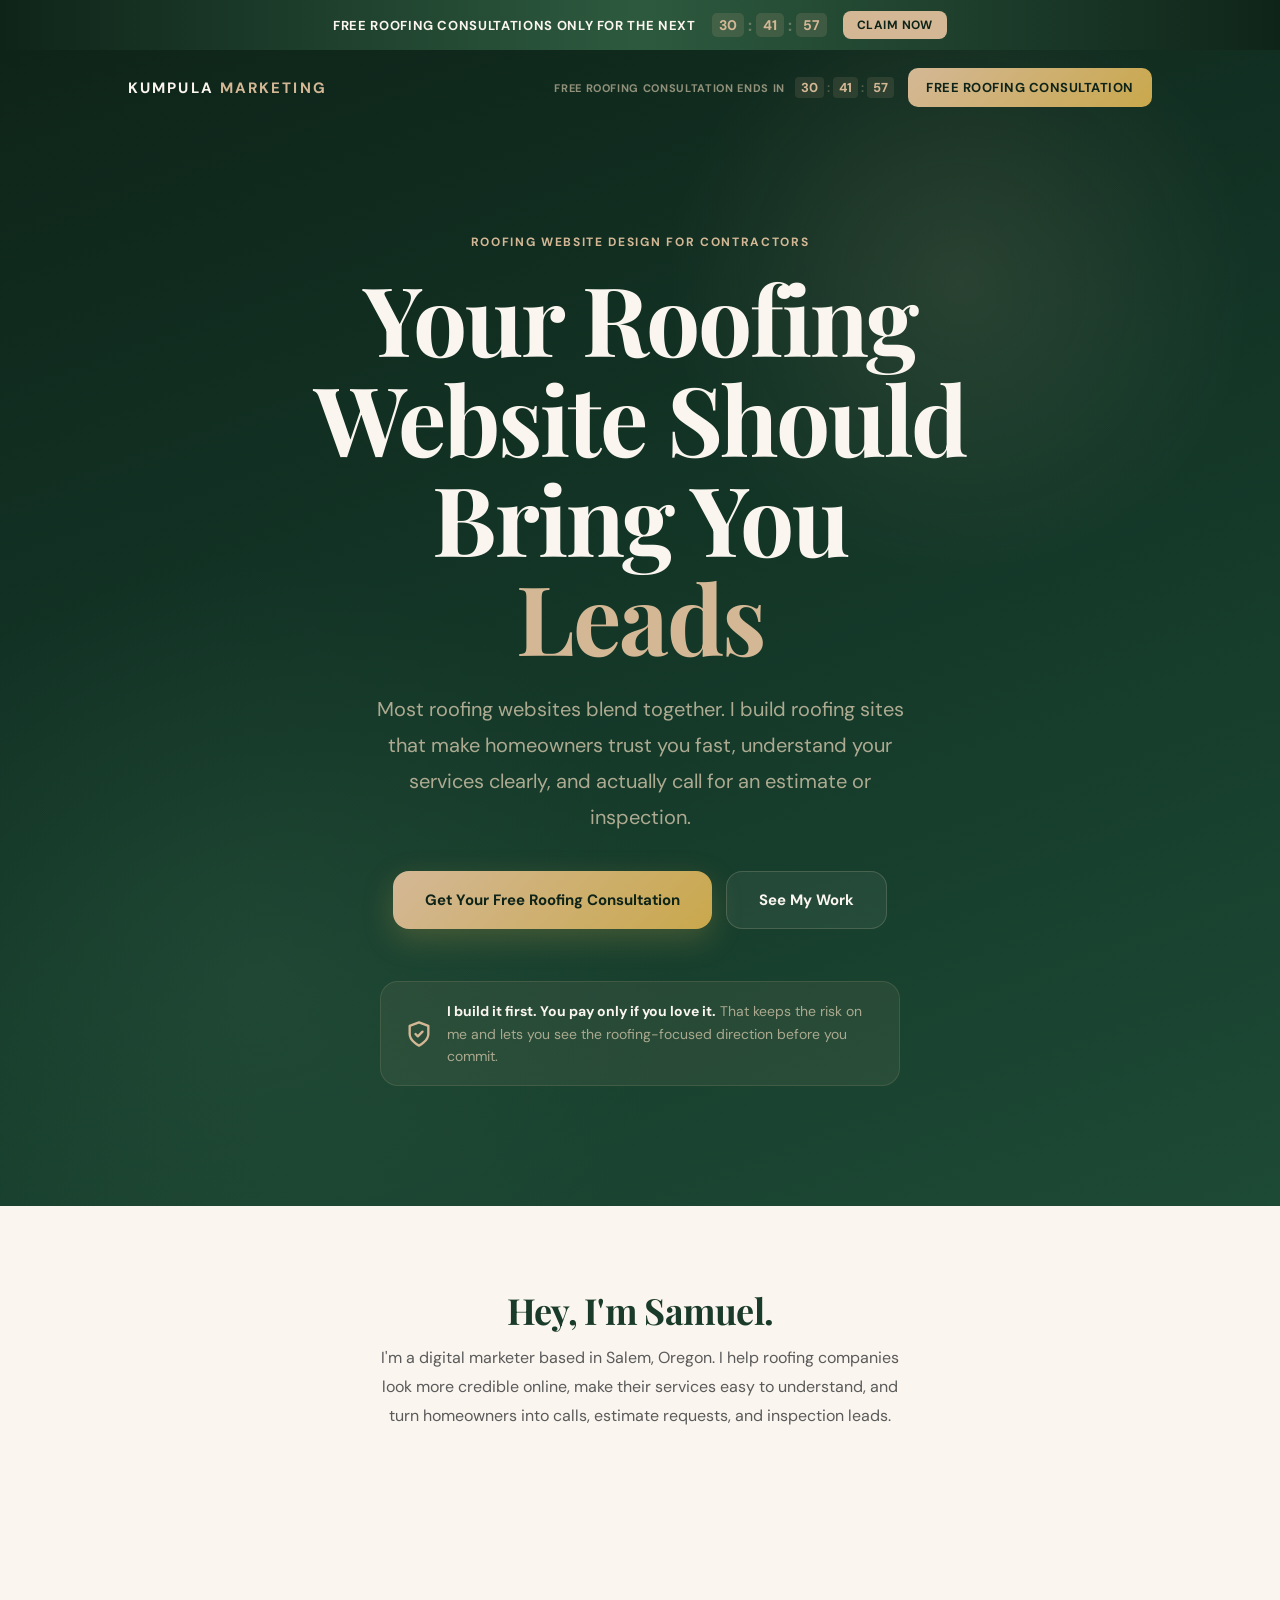
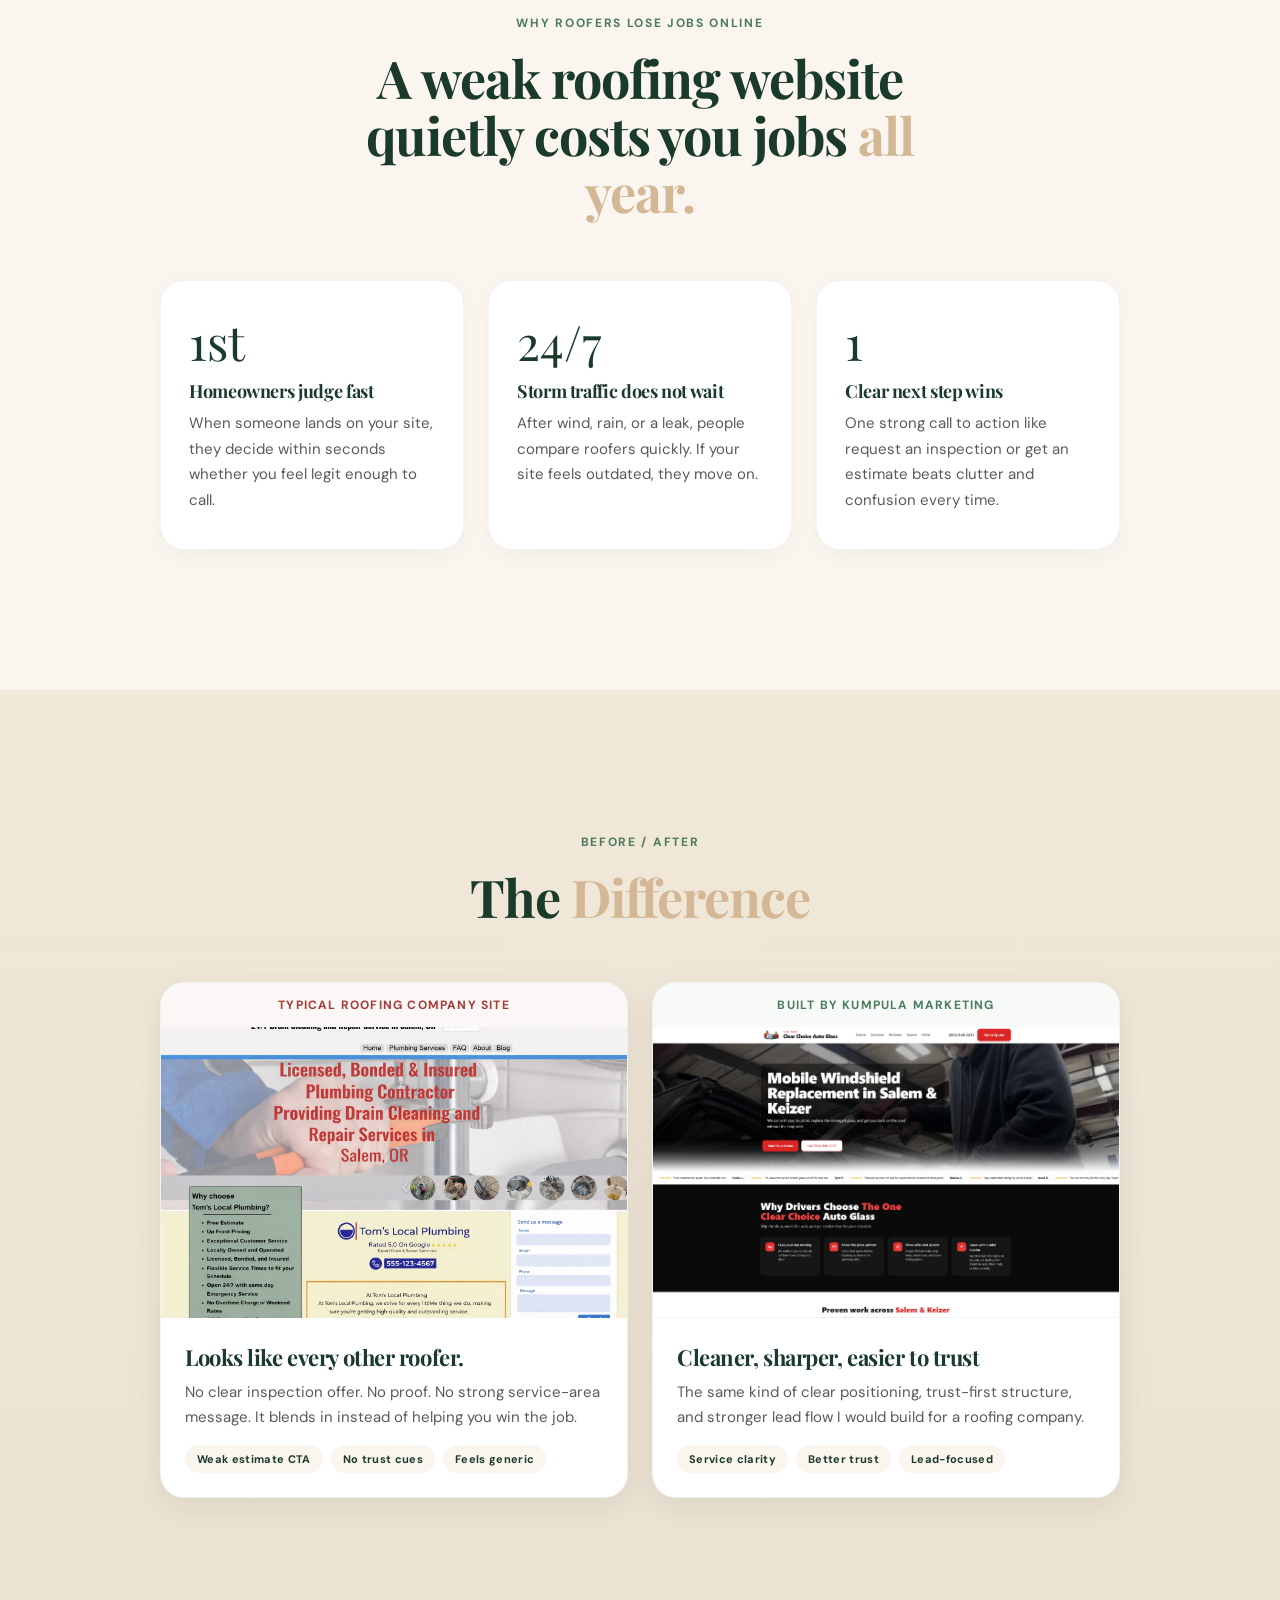
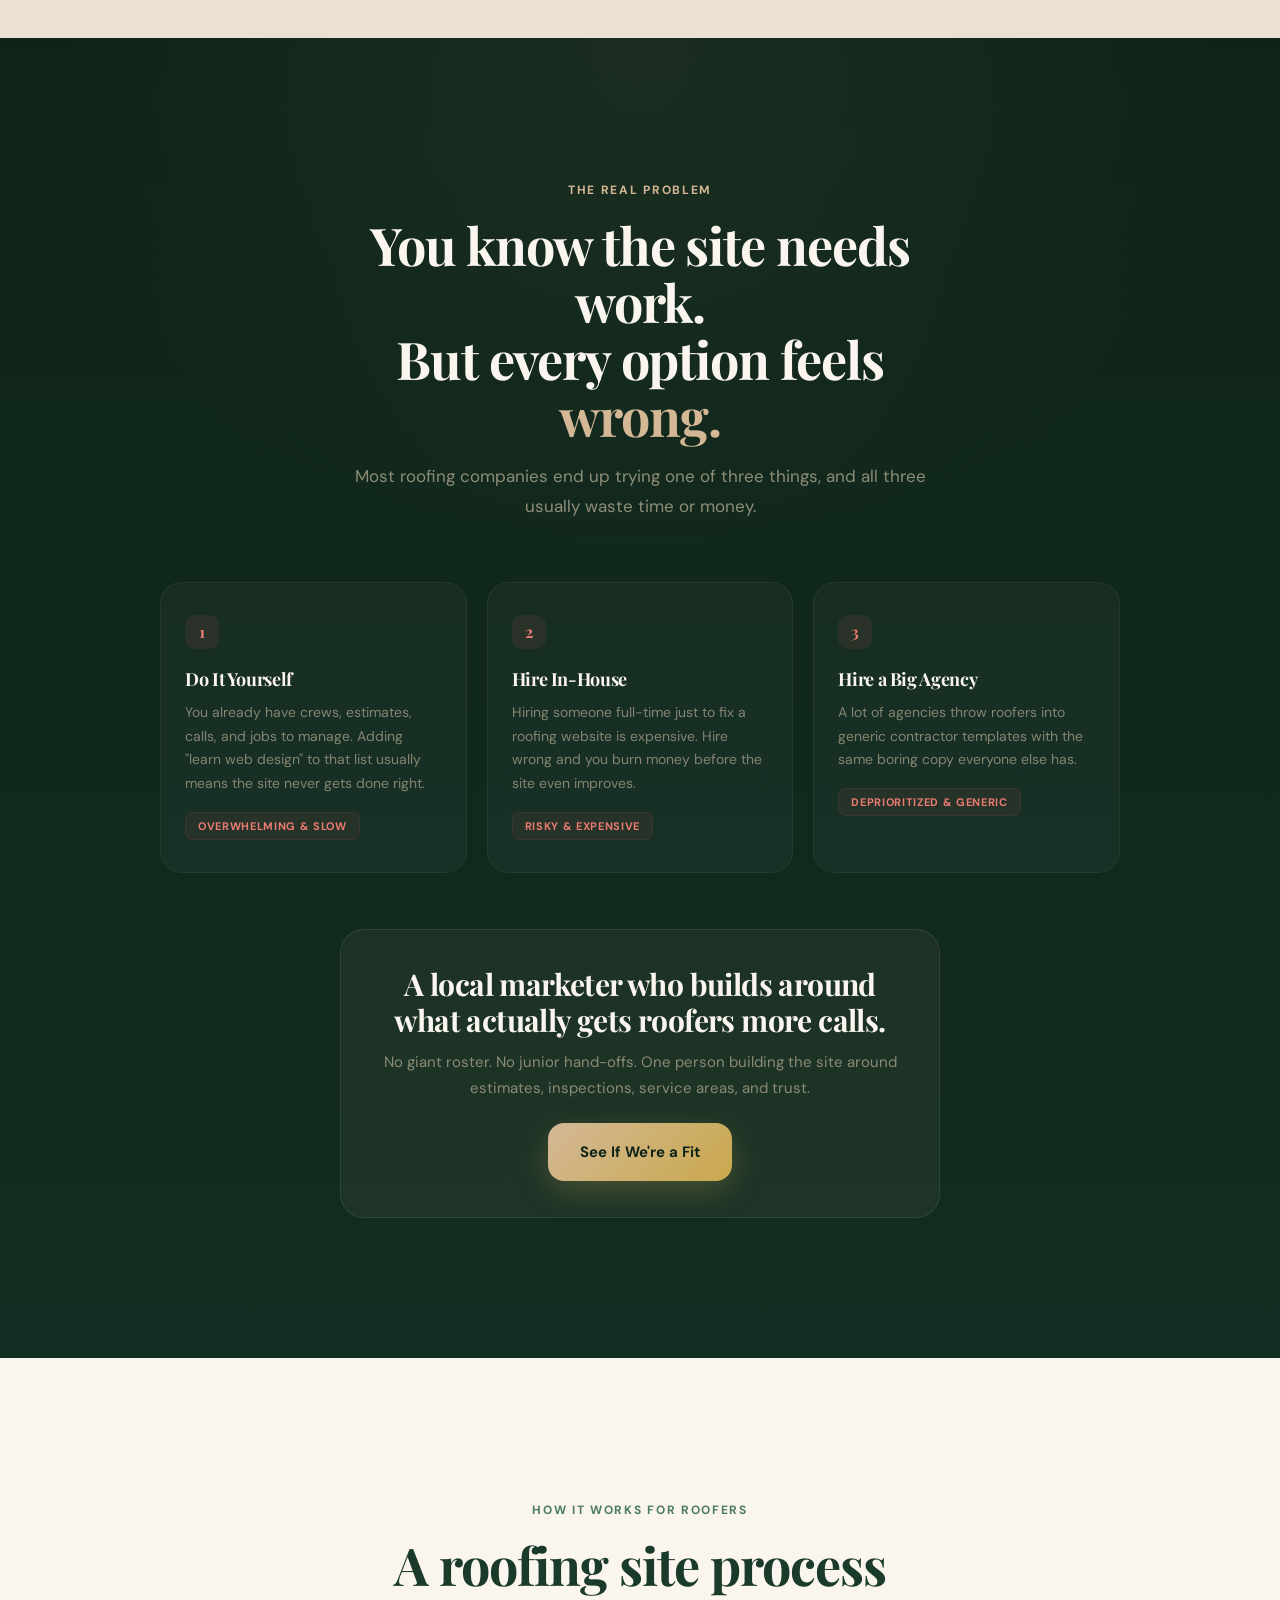
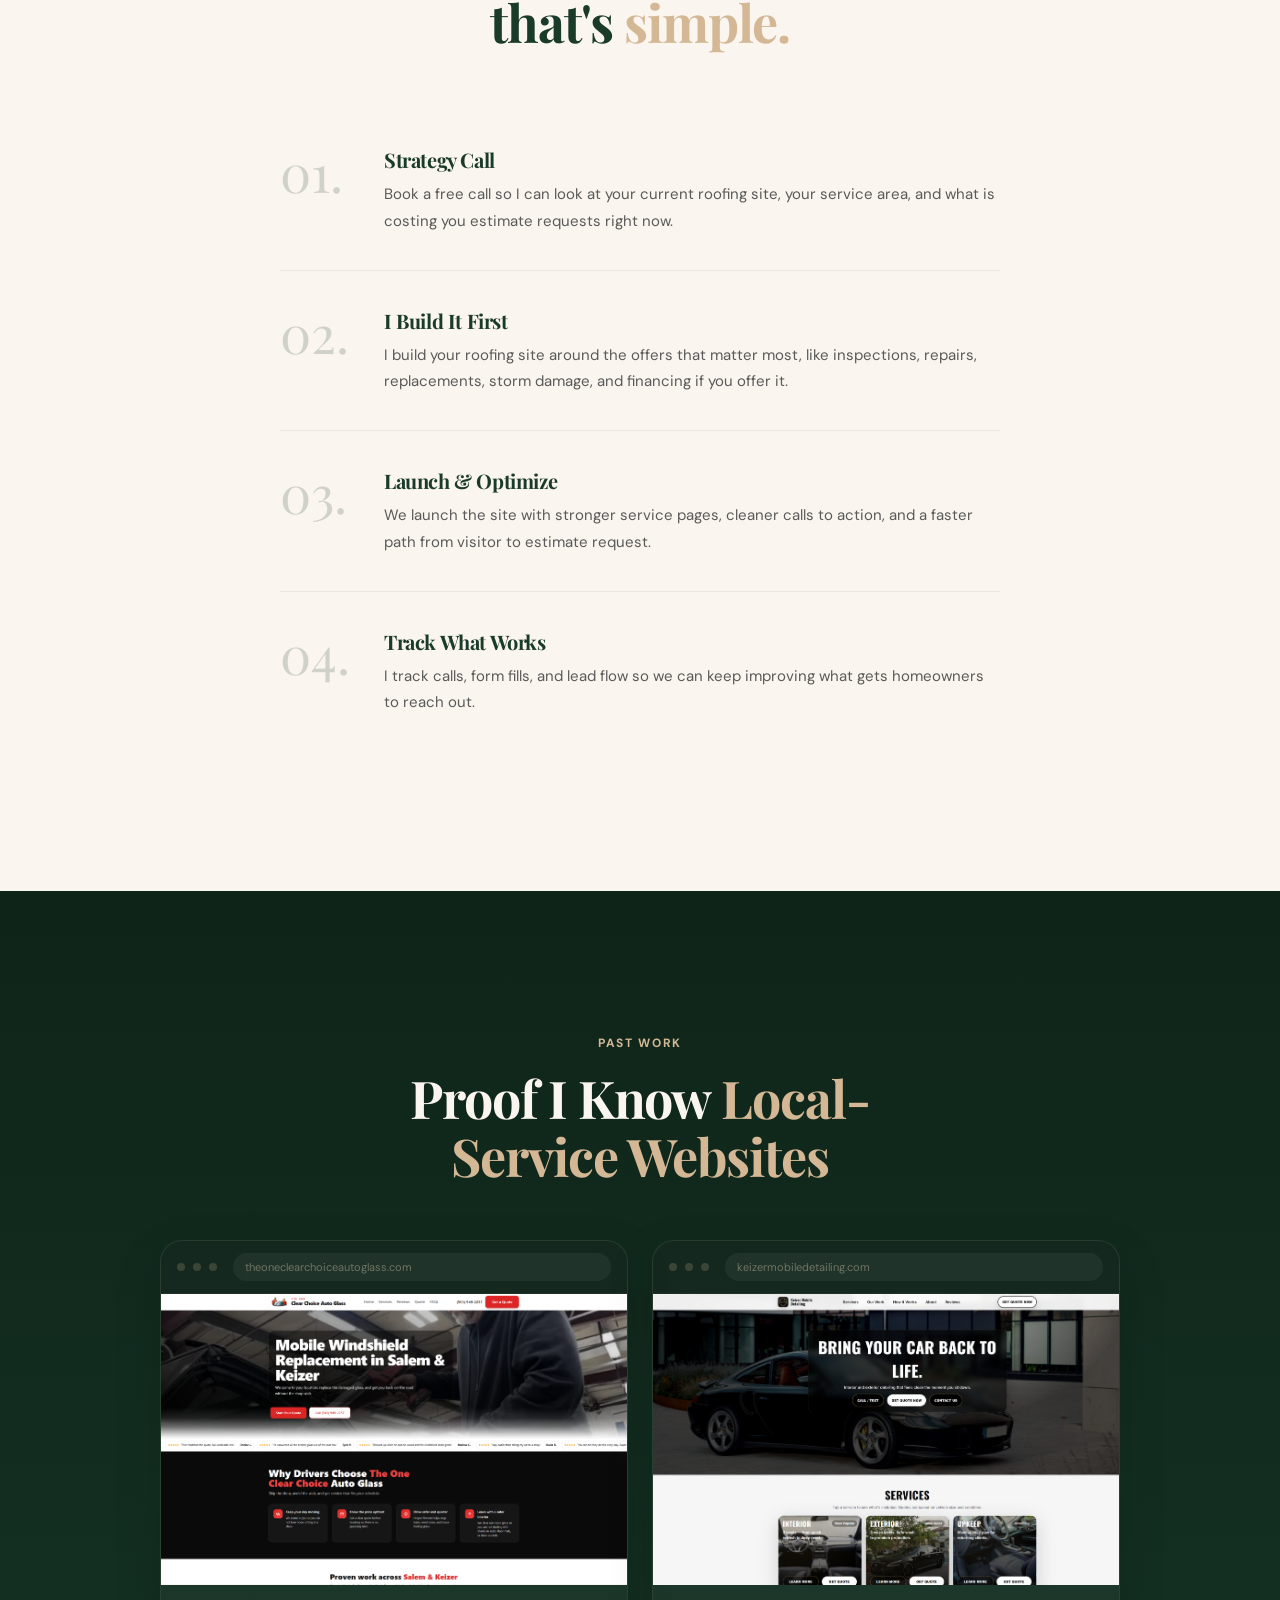
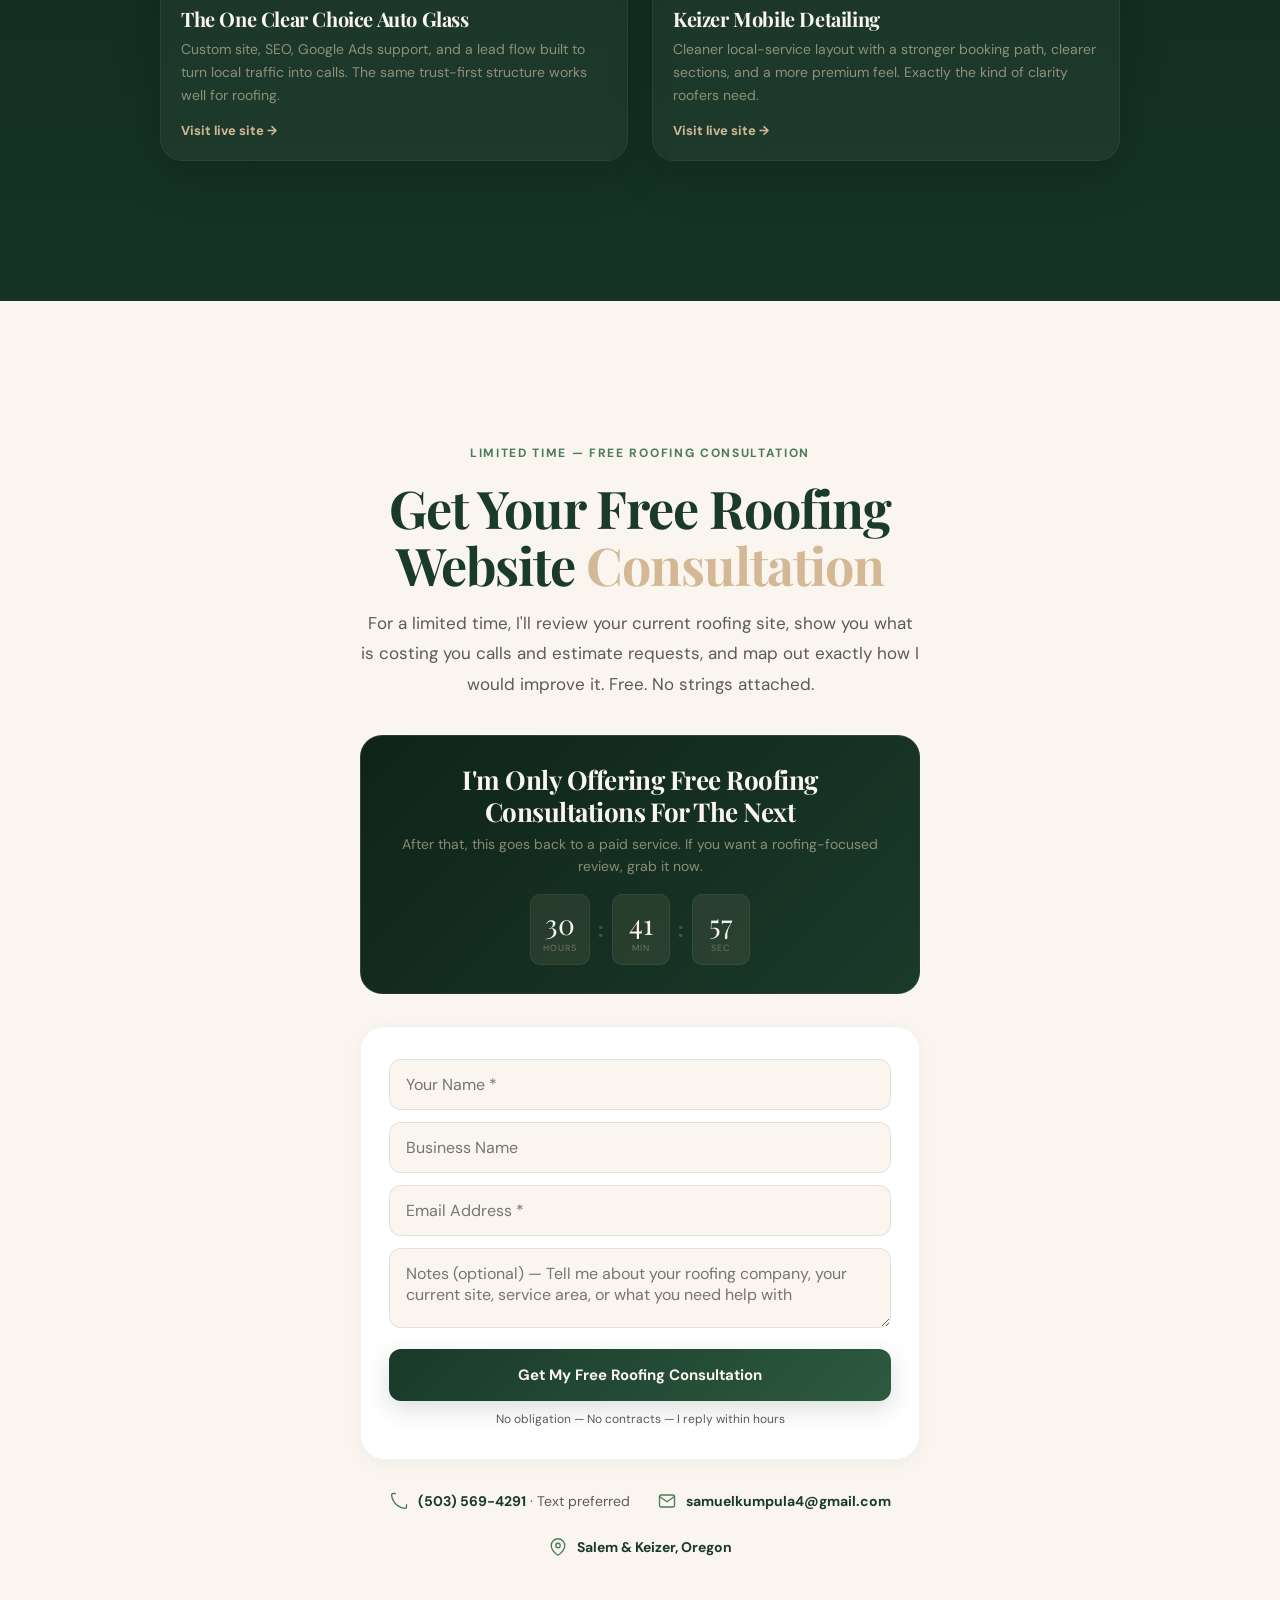
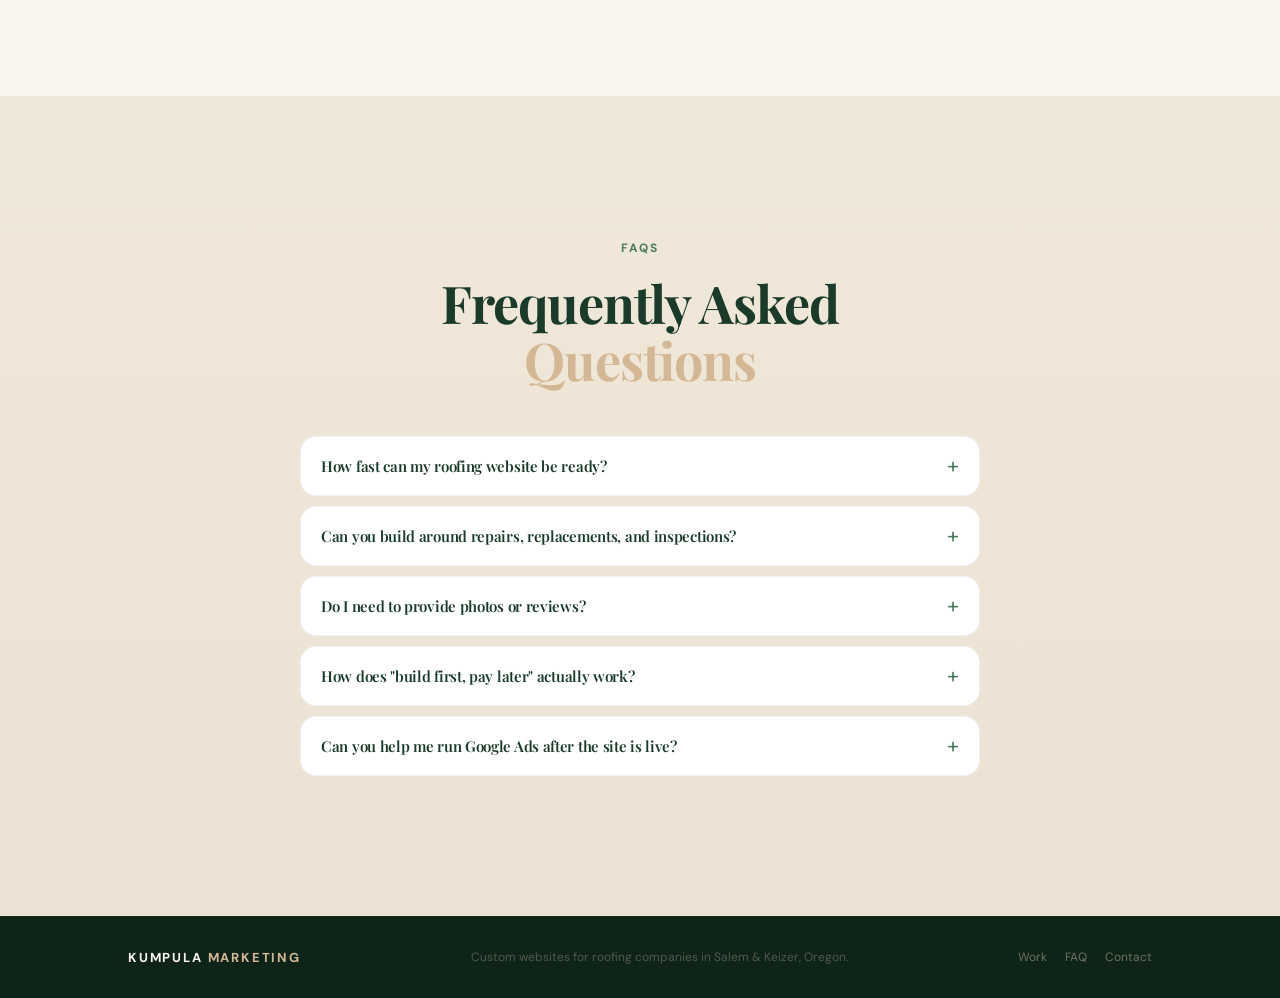
==== roofing.html @ dcdb4d12 "Create roofing.html" ====
<!DOCTYPE html>
<html lang="en">
<head>
<meta charset="UTF-8">
<meta name="viewport" content="width=device-width, initial-scale=1.0">
<title>Kumpula Marketing — Roofing Websites That Bring You More Calls | Salem &amp; Keizer, OR</title>
<meta name="description" content="Custom websites for roofing companies in Salem &amp; Keizer, Oregon. I build it first — you only pay if you love it.">
<link rel="icon" href="data:image/svg+xml,<svg xmlns='http://www.w3.org/2000/svg' viewBox='0 0 100 100'><text y='.9em' font-size='90'>🌿</text></svg>">
<style>
@import url('https://fonts.googleapis.com/css2?family=Playfair+Display:wght@400;600;700;800&family=DM+Sans:ital,wght@0,400;0,500;0,600;0,700;1,400&display=swap');

:root{
  --forest-deep:#0f2419;
  --forest:#1a3a2a;
  --forest-mid:#2d5a3f;
  --sage:#4a7c5c;
  --tan:#d4b896;
  --tan-light:#e8d5b8;
  --cream:#faf5ee;
  --cream-dark:#f0e8d9;
  --white:#fff;
  --gold:#c9a84c;
  --text:#1a1a1a;
  --text-muted:#5a5a5a;
  --line:rgba(26,58,42,.10);
  --shadow:0 20px 60px rgba(10,20,14,.12);
  --shadow-soft:0 8px 32px rgba(10,20,14,.08);
  --font-display:'Playfair Display',Georgia,serif;
  --font-body:'DM Sans',sans-serif;
}

*,*::before,*::after{box-sizing:border-box;margin:0;padding:0}
html{scroll-behavior:smooth}
body{font-family:var(--font-body);color:var(--text);background:var(--cream);overflow-x:hidden}
img{max-width:100%;display:block}
a{text-decoration:none;color:inherit}
button,input,textarea{font:inherit}
::selection{background:var(--tan);color:var(--forest-deep)}

.container{max-width:1080px;margin:0 auto;padding:0 28px}
.section{padding:140px 0}

.label{display:inline-block;font-size:12px;font-weight:700;letter-spacing:.14em;text-transform:uppercase;color:var(--sage);margin-bottom:18px}
.label-light{color:var(--tan)}
h1,h2,h3{font-family:var(--font-display);font-weight:700;letter-spacing:-.02em}
h2 strong,h1 strong{color:var(--tan)}

.fade-up{opacity:0;transform:translateY(32px);transition:opacity .8s cubic-bezier(.16,1,.3,1), transform .8s cubic-bezier(.16,1,.3,1)}
.fade-up.visible{opacity:1;transform:none}
.fade-up.d1{transition-delay:.1s}
.fade-up.d2{transition-delay:.2s}
.fade-up.d3{transition-delay:.3s}
.fade-up.d4{transition-delay:.4s}

.btn{display:inline-flex;align-items:center;justify-content:center;gap:10px;min-height:58px;padding:18px 32px;border-radius:16px;font-size:15px;font-weight:700;border:none;cursor:pointer;transition:transform .2s ease, box-shadow .2s ease}
.btn:hover{transform:translateY(-2px)}
.btn-gold{background:linear-gradient(135deg,var(--tan),var(--gold));color:var(--forest-deep);box-shadow:0 10px 30px rgba(201,168,76,.25)}
.btn-outline-light{background:rgba(255,255,255,.06);border:1px solid rgba(232,213,184,.18);color:var(--cream)}

/* ── SALE BANNER ── */
.sale-banner{position:relative;z-index:1002;background:linear-gradient(90deg,var(--forest-deep),var(--forest-mid),var(--forest-deep));padding:11px 18px;text-align:center}
.sale-banner-inner{display:flex;align-items:center;justify-content:center;gap:16px;flex-wrap:wrap}
.sale-banner-text{color:var(--cream);font-size:13px;font-weight:700;letter-spacing:.05em;text-transform:uppercase}
.sale-banner-timer{display:inline-flex;align-items:center;gap:4px}
.timer-block{background:rgba(212,184,150,.15);color:var(--tan);padding:3px 7px;border-radius:5px;min-width:28px;font-size:14px;font-weight:700;font-variant-numeric:tabular-nums}
.timer-sep{color:rgba(232,213,184,.35);font-weight:700}
.sale-banner-cta{background:var(--tan);color:var(--forest-deep);padding:6px 14px;border-radius:8px;font-size:12px;font-weight:700;letter-spacing:.04em;text-transform:uppercase}

/* ── NAV ── */
.navbar{position:fixed;top:0;left:0;right:0;z-index:1000;transition:background .28s ease, top .28s ease, backdrop-filter .28s ease}
.navbar.scrolled{background:rgba(15,36,25,.92);backdrop-filter:blur(12px);border-bottom:1px solid rgba(212,184,150,.12)}
.nav-inner{max-width:1080px;margin:0 auto;padding:18px 28px;display:flex;align-items:center;justify-content:space-between}
.nav-logo{color:var(--cream);font-size:15px;font-weight:700;letter-spacing:.14em;text-transform:uppercase}
.nav-logo span{color:var(--tan)}
.nav-links{display:flex;align-items:center;gap:14px}
.nav-timer-wrap{display:flex;align-items:center;gap:10px}
.nav-timer-label{color:rgba(232,213,184,.6);font-size:11px;font-weight:700;letter-spacing:.06em;text-transform:uppercase}
.nav-timer{display:inline-flex;align-items:center;gap:3px}
.nav-timer .nt-b{background:rgba(212,184,150,.12);color:var(--tan);padding:2px 6px;border-radius:4px;font-size:13px;font-weight:700;font-variant-numeric:tabular-nums}
.nav-timer .nt-s{color:rgba(232,213,184,.3);font-size:12px;font-weight:700}
.nav-cta{background:linear-gradient(135deg,var(--tan),var(--gold))!important;color:var(--forest-deep)!important;padding:11px 18px!important;border-radius:10px;font-weight:700!important;font-size:13px!important;letter-spacing:.04em;text-transform:uppercase}
.hamburger{display:none;background:none;border:none;cursor:pointer;padding:8px}
.hamburger span{display:block;width:24px;height:2px;margin-bottom:5px;background:var(--tan);transition:all .25s ease}
.hamburger span:last-child{margin-bottom:0}
.hamburger.active span:nth-child(1){transform:rotate(45deg) translate(5px,5px)}
.hamburger.active span:nth-child(2){opacity:0}
.hamburger.active span:nth-child(3){transform:rotate(-45deg) translate(5px,-5px)}
.mobile-menu{display:none;flex-direction:column;background:rgba(15,36,25,.96);padding:0 28px 24px;border-bottom:1px solid rgba(212,184,150,.08)}
.mobile-menu.open{display:flex}
.mobile-menu a{color:var(--tan-light);padding:14px 0;font-size:15px;font-weight:600;border-bottom:1px solid rgba(212,184,150,.08)}
.mobile-menu .nav-cta{text-align:center;margin-top:12px;border-bottom:none!important}

/* ── HERO ── */
.hero{position:relative;overflow:hidden;min-height:100vh;display:flex;align-items:center;background:linear-gradient(160deg, var(--forest-deep) 0%, #123325 40%, #1d4a35 100%)}
.hero::after{content:'';position:absolute;inset:0;background:radial-gradient(circle at 75% 20%, rgba(212,184,150,.12), transparent 22%),radial-gradient(circle at 20% 80%, rgba(74,124,92,.18), transparent 30%);pointer-events:none}
.hero-inner{position:relative;z-index:1;padding:180px 0 120px;max-width:820px;margin:0 auto;text-align:center}
.hero h1{color:var(--cream);font-size:clamp(52px,8vw,96px);line-height:1.04;margin-bottom:24px}
.hero-rotate{display:inline-block;min-width:10ch;white-space:nowrap;vertical-align:baseline}
.hero-rotate .word{display:inline-block;white-space:nowrap}
.hero-sub{font-size:clamp(17px,2vw,20px);line-height:1.8;color:rgba(232,213,184,.72);max-width:560px;margin:0 auto 36px}
.hero-btns{display:flex;gap:14px;justify-content:center;flex-wrap:wrap;margin-bottom:40px}
.hero-promise{margin-top:12px;display:inline-flex;align-items:center;gap:14px;padding:18px 24px;border-radius:18px;background:rgba(212,184,150,.08);border:1px solid rgba(212,184,150,.14);text-align:left;max-width:520px}
.hero-promise svg{width:28px;height:28px;stroke:var(--tan);fill:none;stroke-width:2;stroke-linecap:round;stroke-linejoin:round;flex:0 0 28px}
.hero-promise p{color:rgba(232,213,184,.68);font-size:14px;line-height:1.6}
.hero-promise p strong{color:var(--cream)}

/* ── ABOUT ── */
.about{padding:80px 0 40px}
.about-wrap{max-width:640px;margin:0 auto;display:flex;flex-direction:column;align-items:center;gap:20px;text-align:center}
.about-photo{width:220px;height:280px;border-radius:22px;object-fit:cover;object-position:center top;border:1px solid rgba(26,58,42,.08);box-shadow:0 12px 32px rgba(10,20,14,.08)}
.about-text h2{font-size:clamp(24px,3vw,36px);color:var(--forest);margin-bottom:10px}
.about-text p{font-size:16px;line-height:1.8;color:var(--text-muted);max-width:520px;margin:0 auto}

/* ── WORTH IT ── */
.worth{text-align:center}
.worth-head{max-width:600px;margin:0 auto 60px}
.worth-head h2{font-size:clamp(32px,5vw,52px);color:var(--forest);line-height:1.1}
.worth-grid{display:grid;grid-template-columns:repeat(3,1fr);gap:24px;max-width:960px;margin:0 auto}
.worth-card{padding:36px 28px;border-radius:24px;background:white;border:1px solid rgba(26,58,42,.06);box-shadow:0 4px 20px rgba(10,20,14,.04);text-align:left}
.worth-num{font-family:var(--font-display);font-size:48px;color:var(--forest);line-height:1;margin-bottom:14px}
.worth-card h3{font-size:18px;color:var(--forest);margin-bottom:8px}
.worth-card p{font-size:15px;line-height:1.7;color:var(--text-muted)}

/* ── BEFORE / AFTER ── */
.compare{background:linear-gradient(180deg,var(--cream-dark),#ece2d3);text-align:center}
.compare-head{max-width:600px;margin:0 auto 56px}
.compare-head h2{font-size:clamp(32px,5vw,52px);color:var(--forest);line-height:1.1}
.compare-grid{display:grid;grid-template-columns:1fr 1fr;gap:24px;max-width:960px;margin:0 auto}
.compare-card{border-radius:24px;overflow:hidden;background:white;border:1px solid rgba(26,58,42,.06);box-shadow:var(--shadow-soft)}
.compare-badge{padding:14px 20px;font-size:12px;font-weight:700;letter-spacing:.10em;text-transform:uppercase}
.compare-badge.bad{color:#a33c36;background:rgba(163,60,54,.04)}
.compare-badge.good{color:var(--sage);background:rgba(74,124,92,.04)}
.compare-media{aspect-ratio:16/10;background:#f5efe5;overflow:hidden}
.compare-media img{width:100%;height:100%;object-fit:cover}
.compare-body{padding:24px;text-align:left}
.compare-body h3{font-size:22px;color:var(--forest);margin-bottom:8px}
.compare-body p{font-size:15px;line-height:1.7;color:var(--text-muted);margin-bottom:14px}
.compare-tags{display:flex;flex-wrap:wrap;gap:8px}
.compare-tags span{background:var(--cream);color:var(--forest);font-size:11px;font-weight:700;letter-spacing:.03em;padding:7px 12px;border-radius:999px}

/* ── AGITATE ── */
.agitate{background:linear-gradient(180deg,var(--forest-deep),#122d21);text-align:center;position:relative;overflow:hidden}
.agitate::before{content:'';position:absolute;inset:0;background:radial-gradient(circle at 50% 0%, rgba(212,184,150,.06), transparent 40%);pointer-events:none}
.agitate .container{position:relative;z-index:1}
.agitate-head{max-width:620px;margin:0 auto 60px}
.agitate-head h2{font-size:clamp(32px,5vw,52px);color:var(--cream);line-height:1.1;margin-bottom:16px}
.agitate-head p{color:rgba(232,213,184,.58);font-size:17px;line-height:1.8}
.agitate-grid{display:grid;grid-template-columns:repeat(3,1fr);gap:20px;max-width:960px;margin:0 auto 56px}
.agitate-card{padding:32px 24px;border-radius:22px;text-align:left;background:rgba(255,255,255,.03);border:1px solid rgba(212,184,150,.08)}
.agitate-num{display:inline-flex;align-items:center;justify-content:center;width:34px;height:34px;border-radius:10px;background:rgba(179,82,72,.12);color:#e87c72;font-family:var(--font-display);font-size:16px;font-weight:700;margin-bottom:18px}
.agitate-card h3{color:var(--cream);font-size:18px;margin-bottom:10px}
.agitate-card p{color:rgba(232,213,184,.52);font-size:14px;line-height:1.7;margin-bottom:16px}
.agitate-verdict{display:inline-block;padding:6px 12px;border-radius:8px;background:rgba(179,82,72,.10);border:1px solid rgba(179,82,72,.14);color:#e87c72;font-size:11px;font-weight:700;letter-spacing:.06em;text-transform:uppercase}
.agitate-cta{max-width:600px;margin:0 auto;padding:36px 32px;border-radius:24px;background:rgba(212,184,150,.06);border:1px solid rgba(212,184,150,.12)}
.agitate-cta h3{font-size:clamp(22px,3vw,30px);color:var(--cream);margin-bottom:12px;line-height:1.2}
.agitate-cta p{color:rgba(232,213,184,.54);font-size:15px;line-height:1.7;margin-bottom:22px}

/* ── HOW IT WORKS ── */
.steps{text-align:center}
.steps-head{max-width:600px;margin:0 auto 60px}
.steps-head h2{font-size:clamp(32px,5vw,52px);color:var(--forest);line-height:1.1}
.steps-list{max-width:720px;margin:0 auto;display:grid;gap:0}
.step-item{display:grid;grid-template-columns:80px 1fr;gap:24px;text-align:left;padding:36px 0;border-bottom:1px solid rgba(26,58,42,.08)}
.step-item:last-child{border-bottom:none}
.step-num{font-family:var(--font-display);font-size:52px;line-height:1;color:var(--forest);opacity:.18}
.step-item h3{font-size:20px;color:var(--forest);margin-bottom:8px}
.step-item p{font-size:15px;line-height:1.75;color:var(--text-muted)}

/* ── PORTFOLIO ── */
.portfolio{background:linear-gradient(180deg,var(--forest-deep),#153425);text-align:center}
.portfolio-head{max-width:600px;margin:0 auto 56px}
.portfolio-head h2{font-size:clamp(32px,5vw,52px);color:var(--cream);line-height:1.1}
.portfolio-grid{display:grid;grid-template-columns:1fr 1fr;gap:24px;max-width:960px;margin:0 auto}
.port-card{border-radius:22px;overflow:hidden;background:rgba(255,255,255,.04);border:1px solid rgba(212,184,150,.08);box-shadow:0 16px 48px rgba(0,0,0,.14)}
.port-bar{display:flex;align-items:center;gap:8px;padding:12px 16px;background:rgba(9,19,14,.3);border-bottom:1px solid rgba(212,184,150,.06)}
.port-dot{width:8px;height:8px;border-radius:50%;background:rgba(212,184,150,.2)}
.port-url{margin-left:8px;flex:1;height:28px;border-radius:999px;background:rgba(255,255,255,.05);display:flex;align-items:center;padding:0 12px;color:rgba(232,213,184,.4);font-size:11px}
.port-media{aspect-ratio:16/10;background:#10281d;overflow:hidden}
.port-media img{width:100%;height:100%;object-fit:cover}
.port-body{padding:20px;text-align:left}
.port-body h3{color:var(--cream);font-size:20px;margin-bottom:6px}
.port-body p{color:rgba(232,213,184,.56);font-size:14px;line-height:1.65;margin-bottom:12px}
.port-link{color:var(--tan);font-size:13px;font-weight:700}

/* ── CONTACT ── */
.contact{text-align:center}
.contact-inner{max-width:560px;margin:0 auto}
.contact-inner h2{font-size:clamp(32px,5vw,52px);color:var(--forest);line-height:1.1;margin-bottom:14px}
.contact-inner>p{font-size:17px;line-height:1.8;color:var(--text-muted);margin-bottom:36px}
.form-card{background:white;border:1px solid rgba(26,58,42,.06);border-radius:24px;padding:32px 28px;box-shadow:0 4px 20px rgba(10,20,14,.04);text-align:left}
.form-card h3{font-size:20px;color:var(--forest);margin-bottom:18px;text-align:center}
.form-group{margin-bottom:12px}
.form-input{width:100%;padding:14px 16px;border-radius:12px;border:1px solid rgba(26,58,42,.10);background:var(--cream);color:var(--text);outline:none;transition:border-color .18s ease, box-shadow .18s ease}
textarea.form-input{resize:vertical;min-height:80px}
.form-input:focus{border-color:var(--sage);box-shadow:0 0 0 4px rgba(74,124,92,.08)}
.form-submit{width:100%;min-height:52px;border:none;border-radius:12px;cursor:pointer;background:linear-gradient(135deg,var(--forest),var(--forest-mid));color:var(--cream);font-size:15px;font-weight:700;box-shadow:0 8px 24px rgba(26,58,42,.16);margin-top:4px}
.form-note{text-align:center;font-size:12px;color:var(--text-muted);margin-top:10px}
.form-success{text-align:center;padding:28px 0}
.form-success h4{font-size:20px;color:var(--forest);margin:10px 0 6px}
.form-success p{font-size:14px;color:var(--text-muted)}
.contact-methods{display:flex;justify-content:center;gap:28px;flex-wrap:wrap;margin-top:32px}
.contact-method{display:flex;align-items:center;gap:10px}
.contact-method svg{width:18px;height:18px;stroke:var(--sage);fill:none;stroke-width:1.8;stroke-linecap:round;stroke-linejoin:round;flex:0 0 18px}
.contact-method span{font-size:14px;color:var(--text-muted)}
.contact-method strong{color:var(--forest)}

/* ── URGENCY BLOCK ABOVE FORM ── */
.urgency-block{max-width:560px;margin:0 auto 32px;background:linear-gradient(135deg,var(--forest-deep),var(--forest));border-radius:22px;padding:28px 24px;border:1px solid rgba(212,184,150,.12);text-align:center}
.urgency-block h3{font-family:var(--font-display);font-size:clamp(20px,3vw,26px);color:var(--cream);margin-bottom:6px;line-height:1.2}
.urgency-block p{color:rgba(232,213,184,.56);font-size:14px;line-height:1.6;margin-bottom:16px}
.urgency-cd{display:flex;align-items:center;justify-content:center;gap:8px}
.uc-b{min-width:58px;border-radius:10px;padding:10px 12px;background:rgba(212,184,150,.10);border:1px solid rgba(212,184,150,.08)}
.uc-n{display:block;font-family:var(--font-display);font-size:28px;color:var(--cream);font-variant-numeric:tabular-nums}
.uc-l{display:block;font-size:9px;color:rgba(232,213,184,.38);text-transform:uppercase;letter-spacing:.10em}
.uc-s{color:rgba(232,213,184,.20);font-size:22px;font-weight:700}

/* ── FAQ ── */
.faq{background:linear-gradient(180deg,var(--cream-dark),#ece2d3);text-align:center}
.faq-head{max-width:600px;margin:0 auto 48px}
.faq-head h2{font-size:clamp(32px,5vw,52px);color:var(--forest);line-height:1.1}
.faq-list{max-width:680px;margin:0 auto;display:grid;gap:10px}
.faq-item{background:white;border:1px solid rgba(26,58,42,.06);border-radius:16px;overflow:hidden;cursor:pointer;transition:border-color .2s ease}
.faq-item.open{border-color:rgba(74,124,92,.18)}
.faq-q{display:flex;align-items:center;justify-content:space-between;gap:16px;padding:18px 20px}
.faq-q h3{font-size:15px;color:var(--forest);font-weight:600;text-align:left}
.faq-t{font-size:22px;color:var(--sage);line-height:1;transition:transform .2s ease;flex:0 0 auto}
.faq-item.open .faq-t{transform:rotate(45deg)}
.faq-a{max-height:0;overflow:hidden;transition:max-height .34s ease}
.faq-a p{padding:0 20px 18px;font-size:14px;line-height:1.75;color:var(--text-muted);text-align:left}

/* ── FOOTER ── */
.footer{background:var(--forest-deep);padding:32px 0;border-top:1px solid rgba(212,184,150,.06)}
.footer-inner{display:flex;align-items:center;justify-content:space-between;gap:16px;flex-wrap:wrap}
.footer-logo{color:var(--cream);font-size:13px;font-weight:700;letter-spacing:.14em;text-transform:uppercase}
.footer-logo span{color:var(--tan)}
.footer-copy{color:rgba(232,213,184,.30);font-size:12px}
.footer-links{display:flex;align-items:center;gap:18px}
.footer-links a{color:rgba(232,213,184,.44);font-size:12px}
.footer-links a:hover{color:var(--tan)}

/* ── STICKY / TOAST / EXIT ── */
.sticky-bar{display:none;position:fixed;left:0;right:0;bottom:0;z-index:999;background:#111;padding:12px 16px;box-shadow:0 -8px 28px rgba(0,0,0,.28)}
.sticky-bar-inner{display:flex;align-items:center;justify-content:center;gap:12px;flex-wrap:wrap}
.sticky-bar-timer{display:inline-flex;align-items:center;gap:4px}
.stb{background:rgba(255,255,255,.12);color:var(--tan);padding:2px 5px;border-radius:4px;font-size:12px;font-weight:700;font-variant-numeric:tabular-nums}
.sts{color:rgba(255,255,255,.28);font-size:12px}
.sticky-bar a{color:var(--white);font-size:13px;font-weight:700;text-transform:uppercase;letter-spacing:.04em}
.exit-overlay{display:none;position:fixed;inset:0;z-index:2000;background:rgba(0,0,0,.62);backdrop-filter:blur(5px);align-items:center;justify-content:center}
.exit-overlay.show{display:flex}
.exit-popup{position:relative;width:min(92vw,440px);border-radius:24px;padding:36px 28px;background:white;box-shadow:0 30px 90px rgba(0,0,0,.30);text-align:center}
.exit-close{position:absolute;top:12px;right:16px;background:none;border:none;color:var(--text-muted);font-size:24px;cursor:pointer}
.exit-popup h2{font-family:var(--font-display);font-size:28px;line-height:1.1;color:var(--forest);margin-bottom:10px}
.exit-popup>p{font-size:15px;line-height:1.7;color:var(--text-muted);margin-bottom:16px}
.exit-timer{display:flex;align-items:center;justify-content:center;gap:8px;margin-bottom:16px}
.et-b{min-width:52px;padding:7px 10px;border-radius:10px;background:var(--forest-deep);color:var(--cream)}
.et-n{display:block;font-family:var(--font-display);font-size:22px;font-variant-numeric:tabular-nums}
.et-l{display:block;font-size:9px;letter-spacing:.10em;text-transform:uppercase;color:rgba(232,213,184,.38)}
.exit-cta{width:100%;min-height:50px;border:none;border-radius:12px;cursor:pointer;background:linear-gradient(135deg,var(--forest),var(--forest-mid));color:var(--cream);font-weight:700;font-size:14px;margin-bottom:10px}
.exit-phone{font-size:14px;color:var(--forest);font-weight:600}
.spots-toast{position:fixed;left:24px;bottom:98px;z-index:998;max-width:300px;display:flex;gap:12px;align-items:center;padding:14px 16px;border-radius:16px;background:white;border:1px solid rgba(26,58,42,.06);box-shadow:var(--shadow-soft);transform:translateX(-120%);transition:transform .45s cubic-bezier(.16,1,.3,1)}
.spots-toast.show{transform:translateX(0)}
.st-icon{width:32px;height:32px;border-radius:50%;display:flex;align-items:center;justify-content:center;background:rgba(74,124,92,.08);flex:0 0 32px}
.st-icon svg{width:16px;height:16px;stroke:var(--sage);fill:none;stroke-width:2}
.st-text{font-size:13px;font-weight:700;color:var(--text);line-height:1.35}
.st-text small{display:block;margin-top:2px;font-size:11px;font-weight:500;color:var(--text-muted)}

/* ── RESPONSIVE ── */
@media(max-width:1024px){
  .worth-grid,.agitate-grid,.compare-grid,.portfolio-grid{grid-template-columns:1fr}
  .worth-grid,.agitate-grid{max-width:480px;margin-left:auto;margin-right:auto}
  .compare-grid,.portfolio-grid{max-width:560px;margin-left:auto;margin-right:auto}
}
@media(max-width:768px){
  .nav-links{display:none}.hamburger{display:block}
  .section{padding:100px 0}
  .hero-inner{padding:140px 0 90px}
  .hero-promise{flex-direction:column;text-align:center}
  .step-item{grid-template-columns:60px 1fr;gap:16px}.step-num{font-size:40px}
  .contact-methods{flex-direction:column;align-items:center;gap:16px}
  .footer-inner{text-align:center;justify-content:center}
  .sticky-bar{display:block}body{padding-bottom:56px}
  .spots-toast{left:12px;right:12px;bottom:70px;max-width:none}
}
@media(max-width:560px){
  .container{padding:0 20px}.section{padding:80px 0}
  .hero h1{font-size:clamp(42px,12vw,60px)}
  .hero-rotate{min-width:10ch}
  .hero-btns{flex-direction:column;align-items:center}
  .btn{width:100%;max-width:320px}
  .about-photo{width:190px;height:240px}
}

@keyframes fadeSlide{0%{opacity:0;transform:translateY(12px)}100%{opacity:1;transform:translateY(0)}}
</style>
</head>
<body>

<div class="sale-banner" id="saleBanner">
  <div class="sale-banner-inner">
    <span class="sale-banner-text">Free Roofing Consultations Only For The Next</span>
    <div class="sale-banner-timer">
      <div class="timer-block" id="bH">--</div><span class="timer-sep">:</span>
      <div class="timer-block" id="bM">--</div><span class="timer-sep">:</span>
      <div class="timer-block" id="bS">--</div>
    </div>
    <a href="#contact" class="sale-banner-cta">Claim Now</a>
  </div>
</div>

<nav class="navbar" id="navbar">
  <div class="nav-inner">
    <a href="index.html" class="nav-logo">KUMPULA <span>MARKETING</span></a>
    <div class="nav-links">
      <div class="nav-timer-wrap">
        <span class="nav-timer-label">Free Roofing Consultation Ends In</span>
        <div class="nav-timer">
          <span class="nt-b" id="nH">--</span><span class="nt-s">:</span>
          <span class="nt-b" id="nM">--</span><span class="nt-s">:</span>
          <span class="nt-b" id="nS">--</span>
        </div>
      </div>
      <a href="#contact" class="nav-cta">Free Roofing Consultation</a>
    </div>
    <button class="hamburger" aria-label="Open menu"><span></span><span></span><span></span></button>
  </div>
  <div class="mobile-menu">
    <a href="#contact" class="nav-cta">Free Roofing Consultation</a>
  </div>
</nav>

<!-- 1. HERO -->
<section class="hero">
  <div class="container">
    <div class="hero-inner">
      <span class="label label-light fade-up">Roofing Website Design For Contractors</span>
      <h1 class="fade-up d1">Your Roofing Website Should<br>Bring You <strong><span class="hero-rotate"><span class="word">Leads</span></span></strong></h1>
      <p class="hero-sub fade-up d2">Most roofing websites blend together. I build roofing sites that make homeowners trust you fast, understand your services clearly, and actually call for an estimate or inspection.</p>
      <div class="hero-btns fade-up d3">
        <a href="#contact" class="btn btn-gold">Get Your Free Roofing Consultation</a>
        <a href="#work" class="btn btn-outline-light">See My Work</a>
      </div>
      <div class="hero-promise fade-up d4">
        <svg viewBox="0 0 24 24"><path d="M12 22s8-4 8-10V5l-8-3-8 3v7c0 6 8 10 8 10z"></path><polyline points="9 12 11 14 15 10"></polyline></svg>
        <p><strong>I build it first. You pay only if you love it.</strong> That keeps the risk on me and lets you see the roofing-focused direction before you commit.</p>
      </div>
    </div>
  </div>
</section>

<!-- 2. ABOUT -->
<section class="about">
  <div class="container">
    <div class="about-wrap fade-up">
      <img src="667700367_122171608172741182_4497036239769471481_n.jpg" alt="Samuel Kumpula" class="about-photo" onerror="this.style.display='none'">
      <div class="about-text">
        <h2>Hey, I'm Samuel.</h2>
        <p>I'm a digital marketer based in Salem, Oregon. I help roofing companies look more credible online, make their services easy to understand, and turn homeowners into calls, estimate requests, and inspection leads.</p>
      </div>
    </div>
  </div>
</section>

<!-- 3. BUT IS THIS WORTH IT? -->
<section class="worth section">
  <div class="container">
    <div class="worth-head fade-up">
      <span class="label">Why Roofers Lose Jobs Online</span>
      <h2>A weak roofing website quietly costs you jobs <strong>all year.</strong></h2>
    </div>
    <div class="worth-grid">
      <div class="worth-card fade-up d1">
        <div class="worth-num">1st</div>
        <h3>Homeowners judge fast</h3>
        <p>When someone lands on your site, they decide within seconds whether you feel legit enough to call.</p>
      </div>
      <div class="worth-card fade-up d2">
        <div class="worth-num">24/7</div>
        <h3>Storm traffic does not wait</h3>
        <p>After wind, rain, or a leak, people compare roofers quickly. If your site feels outdated, they move on.</p>
      </div>
      <div class="worth-card fade-up d3">
        <div class="worth-num">1</div>
        <h3>Clear next step wins</h3>
        <p>One strong call to action like request an inspection or get an estimate beats clutter and confusion every time.</p>
      </div>
    </div>
  </div>
</section>

<!-- 4. BEFORE / AFTER -->
<section class="compare section">
  <div class="container">
    <div class="compare-head fade-up">
      <span class="label">Before / After</span>
      <h2>The <strong>Difference</strong></h2>
    </div>
    <div class="compare-grid">
      <article class="compare-card fade-up d1">
        <div class="compare-badge bad">Typical roofing company site</div>
        <div class="compare-media">
          <img src="Tom's Local Plumbing website overview.png" alt="Generic contractor website" onerror="this.parentNode.style.background='linear-gradient(135deg,#efe7d9,#faf5ee)';this.remove();">
        </div>
        <div class="compare-body">
          <h3>Looks like every other roofer.</h3>
          <p>No clear inspection offer. No proof. No strong service-area message. It blends in instead of helping you win the job.</p>
          <div class="compare-tags"><span>Weak estimate CTA</span><span>No trust cues</span><span>Feels generic</span></div>
        </div>
      </article>
      <article class="compare-card fade-up d2">
        <div class="compare-badge good">Built by Kumpula Marketing</div>
        <div class="compare-media">
          <img src="Screenshot 2026-04-06 192032.png" alt="One Clear Choice Auto Glass" onerror="this.parentNode.style.background='linear-gradient(135deg,#efe7d9,#faf5ee)';this.remove();">
        </div>
        <div class="compare-body">
          <h3>Cleaner, sharper, easier to trust</h3>
          <p>The same kind of clear positioning, trust-first structure, and stronger lead flow I would build for a roofing company.</p>
          <div class="compare-tags"><span>Service clarity</span><span>Better trust</span><span>Lead-focused</span></div>
        </div>
      </article>
    </div>
  </div>
</section>

<!-- 5. THE REAL PROBLEM -->
<section class="agitate section">
  <div class="container">
    <div class="agitate-head fade-up">
      <span class="label label-light">The Real Problem</span>
      <h2>You know the site needs work.<br>But every option feels <strong>wrong.</strong></h2>
      <p>Most roofing companies end up trying one of three things, and all three usually waste time or money.</p>
    </div>
    <div class="agitate-grid">
      <div class="agitate-card fade-up d1">
        <div class="agitate-num">1</div>
        <h3>Do It Yourself</h3>
        <p>You already have crews, estimates, calls, and jobs to manage. Adding "learn web design" to that list usually means the site never gets done right.</p>
        <span class="agitate-verdict">Overwhelming &amp; slow</span>
      </div>
      <div class="agitate-card fade-up d2">
        <div class="agitate-num">2</div>
        <h3>Hire In-House</h3>
        <p>Hiring someone full-time just to fix a roofing website is expensive. Hire wrong and you burn money before the site even improves.</p>
        <span class="agitate-verdict">Risky &amp; expensive</span>
      </div>
      <div class="agitate-card fade-up d3">
        <div class="agitate-num">3</div>
        <h3>Hire a Big Agency</h3>
        <p>A lot of agencies throw roofers into generic contractor templates with the same boring copy everyone else has.</p>
        <span class="agitate-verdict">Deprioritized &amp; generic</span>
      </div>
    </div>
    <div class="agitate-cta fade-up">
      <h3>A local marketer who builds around what actually gets roofers more calls.</h3>
      <p>No giant roster. No junior hand-offs. One person building the site around estimates, inspections, service areas, and trust.</p>
      <a href="#contact" class="btn btn-gold">See If We're a Fit</a>
    </div>
  </div>
</section>

<!-- 6. HOW IT WORKS -->
<section class="steps section">
  <div class="container">
    <div class="steps-head fade-up">
      <span class="label">How It Works For Roofers</span>
      <h2>A roofing site process that's <strong>simple.</strong></h2>
    </div>
    <div class="steps-list">
      <div class="step-item fade-up d1"><div class="step-num">01.</div><div><h3>Strategy Call</h3><p>Book a free call so I can look at your current roofing site, your service area, and what is costing you estimate requests right now.</p></div></div>
      <div class="step-item fade-up d2"><div class="step-num">02.</div><div><h3>I Build It First</h3><p>I build your roofing site around the offers that matter most, like inspections, repairs, replacements, storm damage, and financing if you offer it.</p></div></div>
      <div class="step-item fade-up d3"><div class="step-num">03.</div><div><h3>Launch &amp; Optimize</h3><p>We launch the site with stronger service pages, cleaner calls to action, and a faster path from visitor to estimate request.</p></div></div>
      <div class="step-item fade-up d4"><div class="step-num">04.</div><div><h3>Track What Works</h3><p>I track calls, form fills, and lead flow so we can keep improving what gets homeowners to reach out.</p></div></div>
    </div>
  </div>
</section>

<!-- 7. PORTFOLIO -->
<section class="portfolio section" id="work">
  <div class="container">
    <div class="portfolio-head fade-up">
      <span class="label label-light">Past Work</span>
      <h2 style="color:var(--cream)">Proof I Know <strong>Local-Service Websites</strong></h2>
    </div>
    <div class="portfolio-grid">
      <article class="port-card fade-up d1">
        <div class="port-bar"><span class="port-dot"></span><span class="port-dot"></span><span class="port-dot"></span><div class="port-url">theoneclearchoiceautoglass.com</div></div>
        <div class="port-media"><img src="Screenshot 2026-04-06 192032.png" alt="The One Clear Choice Auto Glass" onerror="this.parentNode.style.background='#1a3a2a';this.remove();"></div>
        <div class="port-body"><h3>The One Clear Choice Auto Glass</h3><p>Custom site, SEO, Google Ads support, and a lead flow built to turn local traffic into calls. The same trust-first structure works well for roofing.</p><a class="port-link" href="https://theoneclearchoiceautoglass.com" target="_blank" rel="noopener noreferrer">Visit live site →</a></div>
      </article>
      <article class="port-card fade-up d2">
        <div class="port-bar"><span class="port-dot"></span><span class="port-dot"></span><span class="port-dot"></span><div class="port-url">keizermobiledetailing.com</div></div>
        <div class="port-media"><img src="Screenshot 2026-04-06 192106.png" alt="Keizer Mobile Detailing" onerror="this.parentNode.style.background='#1a3a2a';this.remove();"></div>
        <div class="port-body"><h3>Keizer Mobile Detailing</h3><p>Cleaner local-service layout with a stronger booking path, clearer sections, and a more premium feel. Exactly the kind of clarity roofers need.</p><a class="port-link" href="https://keizermobiledetailing.com" target="_blank" rel="noopener noreferrer">Visit live site →</a></div>
      </article>
    </div>
  </div>
</section>

<!-- 8. CONTACT — Free Website Consultation -->
<section class="contact section" id="contact">
  <div class="container">
    <div class="contact-inner">
      <span class="label fade-up">Limited Time — Free Roofing Consultation</span>
      <h2 class="fade-up d1">Get Your Free Roofing Website <strong>Consultation</strong></h2>
      <p class="fade-up d2">For a limited time, I'll review your current roofing site, show you what is costing you calls and estimate requests, and map out exactly how I would improve it. Free. No strings attached.</p>

      <!-- URGENCY TIMER BLOCK -->
      <div class="urgency-block fade-up d2">
        <h3>I'm Only Offering Free Roofing Consultations For The Next</h3>
        <p>After that, this goes back to a paid service. If you want a roofing-focused review, grab it now.</p>
        <div class="urgency-cd">
          <div class="uc-b"><span class="uc-n" id="uH">--</span><span class="uc-l">Hours</span></div><span class="uc-s">:</span>
          <div class="uc-b"><span class="uc-n" id="uM">--</span><span class="uc-l">Min</span></div><span class="uc-s">:</span>
          <div class="uc-b"><span class="uc-n" id="uS">--</span><span class="uc-l">Sec</span></div>
        </div>
      </div>

      <div class="form-card fade-up d3">
        <form id="cform" onsubmit="submitForm(event)">
          <div class="form-group"><input type="text" name="name" class="form-input" placeholder="Your Name *" required></div>
          <div class="form-group"><input type="text" name="business" class="form-input" placeholder="Business Name"></div>
          <div class="form-group"><input type="email" name="email" class="form-input" placeholder="Email Address *" required></div>
          <div class="form-group"><textarea name="notes" class="form-input" placeholder="Notes (optional) — Tell me about your roofing company, your current site, service area, or what you need help with"></textarea></div>
          <button type="submit" class="form-submit" id="subBtn">Get My Free Roofing Consultation</button>
          <p class="form-note">No obligation — No contracts — I reply within hours</p>
        </form>
        <div id="fsuccess" class="form-success" style="display:none">
          <div><svg viewBox="0 0 24 24" style="width:40px;height:40px;stroke:var(--sage);fill:none;stroke-width:2"><circle cx="12" cy="12" r="10"></circle><polyline points="9 12 11 14 15 10"></polyline></svg></div>
          <h4>You're in.</h4><p>I'll reach out within a few hours with ideas for your roofing site.</p>
        </div>
      </div>
      <div class="contact-methods fade-up d4">
        <div class="contact-method"><svg viewBox="0 0 24 24"><path d="M22 16.92v3a2 2 0 0 1-2.18 2 19.79 19.79 0 0 1-8.63-3.07 19.5 19.5 0 0 1-6-6 19.79 19.79 0 0 1-3.07-8.67A2 2 0 0 1 4.11 2h3"></path></svg><span><strong>(503) 569-4291</strong> · Text preferred</span></div>
        <div class="contact-method"><svg viewBox="0 0 24 24"><path d="M4 4h16c1.1 0 2 .9 2 2v12c0 1.1-.9 2-2 2H4c-1.1 0-2-.9-2-2V6c0-1.1.9-2 2-2z"></path><polyline points="22,6 12,13 2,6"></polyline></svg><span><strong><a href="mailto:samuelkumpula4@gmail.com" style="color:var(--forest)">samuelkumpula4@gmail.com</a></strong></span></div>
        <div class="contact-method"><svg viewBox="0 0 24 24"><path d="M21 10c0 7-9 13-9 13s-9-6-9-13a9 9 0 0 1 18 0z"></path><circle cx="12" cy="10" r="3"></circle></svg><span><strong>Salem &amp; Keizer, Oregon</strong></span></div>
      </div>
    </div>
  </div>
</section>

<!-- 9. FAQ (bottom) -->
<section class="faq section" id="faq">
  <div class="container">
    <div class="faq-head fade-up">
      <span class="label">FAQs</span>
      <h2>Frequently Asked <strong>Questions</strong></h2>
    </div>
    <div class="faq-list">
      <div class="faq-item fade-up"><div class="faq-q"><h3>How fast can my roofing website be ready?</h3><span class="faq-t">+</span></div><div class="faq-a"><p>Usually 5 to 7 business days. If the site is straightforward and you already have your logo and photos, it can move faster.</p></div></div>
      <div class="faq-item fade-up d1"><div class="faq-q"><h3>Can you build around repairs, replacements, and inspections?</h3><span class="faq-t">+</span></div><div class="faq-a"><p>Yes. I can structure the site around the services you actually want to push, whether that is roof repair, full replacement, storm damage, inspections, or financing.</p></div></div>
      <div class="faq-item fade-up d2"><div class="faq-q"><h3>Do I need to provide photos or reviews?</h3><span class="faq-t">+</span></div><div class="faq-a"><p>No. If you have them, great. If not, I can still structure the site properly and help you plan what is missing so the site still feels credible.</p></div></div>
      <div class="faq-item fade-up d3"><div class="faq-q"><h3>How does "build first, pay later" actually work?</h3><span class="faq-t">+</span></div><div class="faq-a"><p>We talk first, I build the direction, and you review it. If you like it, we move forward. If not, you are not stuck paying for something you do not want.</p></div></div>
      <div class="faq-item fade-up d4"><div class="faq-q"><h3>Can you help me run Google Ads after the site is live?</h3><span class="faq-t">+</span></div><div class="faq-a"><p>Yes. But the site needs to convert first. Roofing ads work a lot better when the landing page already feels trustworthy and clear.</p></div></div>
    </div>
  </div>
</section>

<footer class="footer">
  <div class="container">
    <div class="footer-inner">
      <div class="footer-logo">KUMPULA <span>MARKETING</span></div>
      <div class="footer-copy">Custom websites for roofing companies in Salem &amp; Keizer, Oregon.</div>
      <div class="footer-links"><a href="#work">Work</a><a href="#faq">FAQ</a><a href="#contact">Contact</a></div>
    </div>
  </div>
</footer>

<div class="sticky-bar"><div class="sticky-bar-inner"><div class="sticky-bar-timer"><span class="stb" id="sH">--</span><span class="sts">:</span><span class="stb" id="sM">--</span><span class="sts">:</span><span class="stb" id="sS">--</span></div><a href="#contact">Get Your Free Roofing Consultation</a></div></div>

<div class="spots-toast" id="spotsToast"><div class="st-icon"><svg viewBox="0 0 24 24"><circle cx="12" cy="12" r="10"></circle><line x1="12" y1="8" x2="12" y2="12"></line><line x1="12" y1="16" x2="12.01" y2="16"></line></svg></div><div class="st-text">Only 2 roofing spots left this week<small>Limited — Salem &amp; Keizer</small></div></div>

<div class="exit-overlay" id="exitOverlay">
  <div class="exit-popup">
    <button class="exit-close" onclick="closeExitPopup()" aria-label="Close popup">&times;</button>
    <h2>Wait — your free roofing website<br>consultation is still available</h2>
    <p>I'm giving away free, no-strings roofing website consultations, but only for a limited time. Don't leave without claiming yours.</p>
    <div class="exit-timer"><div class="et-b"><span class="et-n" id="eH">--</span><span class="et-l">Hours</span></div><div class="et-b"><span class="et-n" id="eM">--</span><span class="et-l">Min</span></div><div class="et-b"><span class="et-n" id="eS">--</span><span class="et-l">Sec</span></div></div>
    <button class="exit-cta" onclick="closeExitPopup();document.getElementById('contact').scrollIntoView({behavior:'smooth'})">Claim My Free Roofing Consultation</button>
    <div class="exit-phone">Or text: <strong>(503) 569-4291</strong></div>
  </div>
</div>

<script>
var formSubmitted=false;
document.addEventListener('DOMContentLoaded',function(){
  var observer=new IntersectionObserver(function(entries){entries.forEach(function(entry){if(entry.isIntersecting){entry.target.classList.add('visible');observer.unobserve(entry.target)}})},{threshold:.12});
  document.querySelectorAll('.fade-up').forEach(function(el){observer.observe(el)});
  var nav=document.getElementById('navbar'),banner=document.getElementById('saleBanner');
  function updateNav(){var scrolled=window.scrollY>40;nav.classList.toggle('scrolled',scrolled);nav.style.top=scrolled?'0':banner.offsetHeight+'px'}
  updateNav();window.addEventListener('scroll',updateNav);
  var ham=document.querySelector('.hamburger'),mob=document.querySelector('.mobile-menu');
  ham.addEventListener('click',function(){ham.classList.toggle('active');mob.classList.toggle('open')});
  mob.querySelectorAll('a').forEach(function(l){l.addEventListener('click',function(){ham.classList.remove('active');mob.classList.remove('open')})});
  var rotateWord=document.querySelector('.hero-rotate .word');
  if(rotateWord){var words=['Leads','Calls','Jobs','Estimates'],i=0;setInterval(function(){i=(i+1)%words.length;rotateWord.style.animation='none';rotateWord.offsetHeight;rotateWord.textContent=words[i];rotateWord.style.animation='fadeSlide .45s ease'},2800)}
  document.querySelectorAll('.faq-item').forEach(function(item){item.querySelector('.faq-q').addEventListener('click',function(){var isOpen=item.classList.contains('open'),a=item.querySelector('.faq-a');document.querySelectorAll('.faq-item').forEach(function(o){o.classList.remove('open');o.querySelector('.faq-a').style.maxHeight='0'});if(!isOpen){item.classList.add('open');a.style.maxHeight=a.scrollHeight+'px'}})});
  document.querySelectorAll('a[href^="#"]').forEach(function(link){link.addEventListener('click',function(e){var t=document.querySelector(link.getAttribute('href'));if(t){e.preventDefault();t.scrollIntoView({behavior:'smooth'})}})});

  // RANDOMIZED 48-HOUR TIMER
  var SALE_KEY='kmRoofConsultEnd1';
  var stored=localStorage.getItem(SALE_KEY);
  var now=Date.now();
  var end;

  if(stored && parseInt(stored,10)>now){
    end=parseInt(stored,10);
  } else {
    var minMs=1*3600*1000;
    var maxMs=47*3600*1000;
    var randomRemaining=Math.floor(Math.random()*(maxMs-minMs))+minMs;
    end=now+randomRemaining;
    localStorage.setItem(SALE_KEY,end);
  }

  function pad(n){return String(n).padStart(2,'0')}
  function tick(){
    var diff=Math.max(0,end-Date.now());
    if(diff<=0){
      var minMs=1*3600*1000;
      var maxMs=47*3600*1000;
      var randomRemaining=Math.floor(Math.random()*(maxMs-minMs))+minMs;
      end=Date.now()+randomRemaining;
      localStorage.setItem(SALE_KEY,end);
      diff=randomRemaining;
    }
    var h=Math.floor(diff/3600000);diff%=3600000;
    var m=Math.floor(diff/60000);diff%=60000;
    var s=Math.floor(diff/1000);
    ['bH','nH','uH','eH','sH'].forEach(function(id){var el=document.getElementById(id);if(el)el.textContent=pad(h)});
    ['bM','nM','uM','eM','sM'].forEach(function(id){var el=document.getElementById(id);if(el)el.textContent=pad(m)});
    ['bS','nS','uS','eS','sS'].forEach(function(id){var el=document.getElementById(id);if(el)el.textContent=pad(s)});
  }
  tick();setInterval(tick,1000);

  setTimeout(function(){(function showToastLoop(){var toast=document.getElementById('spotsToast');if(!toast)return;toast.classList.add('show');setTimeout(function(){toast.classList.remove('show')},5000);setTimeout(showToastLoop,45000)})()},8000);
  var exitShown=false,exitReady=false;setTimeout(function(){exitReady=true},5000);
  document.addEventListener('mouseout',function(e){if(formSubmitted||exitShown||!exitReady||window.innerWidth<769||window.scrollY<120||e.clientY>8||e.relatedTarget)return;exitShown=true;document.getElementById('exitOverlay').classList.add('show')});
  document.getElementById('exitOverlay').addEventListener('click',function(e){if(e.target===document.getElementById('exitOverlay'))closeExitPopup()})
});
function closeExitPopup(){document.getElementById('exitOverlay').classList.remove('show')}
var FE='https://script.google.com/macros/s/AKfycbwQTWT0RIyblO6S1ObWEl3PM6yFE2L4RzbVlS0X_ez81SLWhJkWTHK7RkD7Pc6SVqli/execE';
function submitForm(e){e.preventDefault();var f=document.getElementById('cform'),b=document.getElementById('subBtn');var data={name:f.querySelector('[name="name"]').value.trim(),business:f.querySelector('[name="business"]').value.trim(),email:f.querySelector('[name="email"]').value.trim(),notes:f.querySelector('[name="notes"]').value.trim(),timestamp:new Date().toISOString()};if(!data.name||!data.email){alert('Please fill in your name and email.');return}b.disabled=true;b.textContent='Sending...';fetch(FE,{method:'POST',mode:'no-cors',headers:{'Content-Type':'application/json'},body:JSON.stringify(data)}).then(function(){formSubmitted=true;f.style.display='none';document.getElementById('fsuccess').style.display='block'}).catch(function(){formSubmitted=true;f.style.display='none';document.getElementById('fsuccess').style.display='block'})}
</script>
</body>
</html>
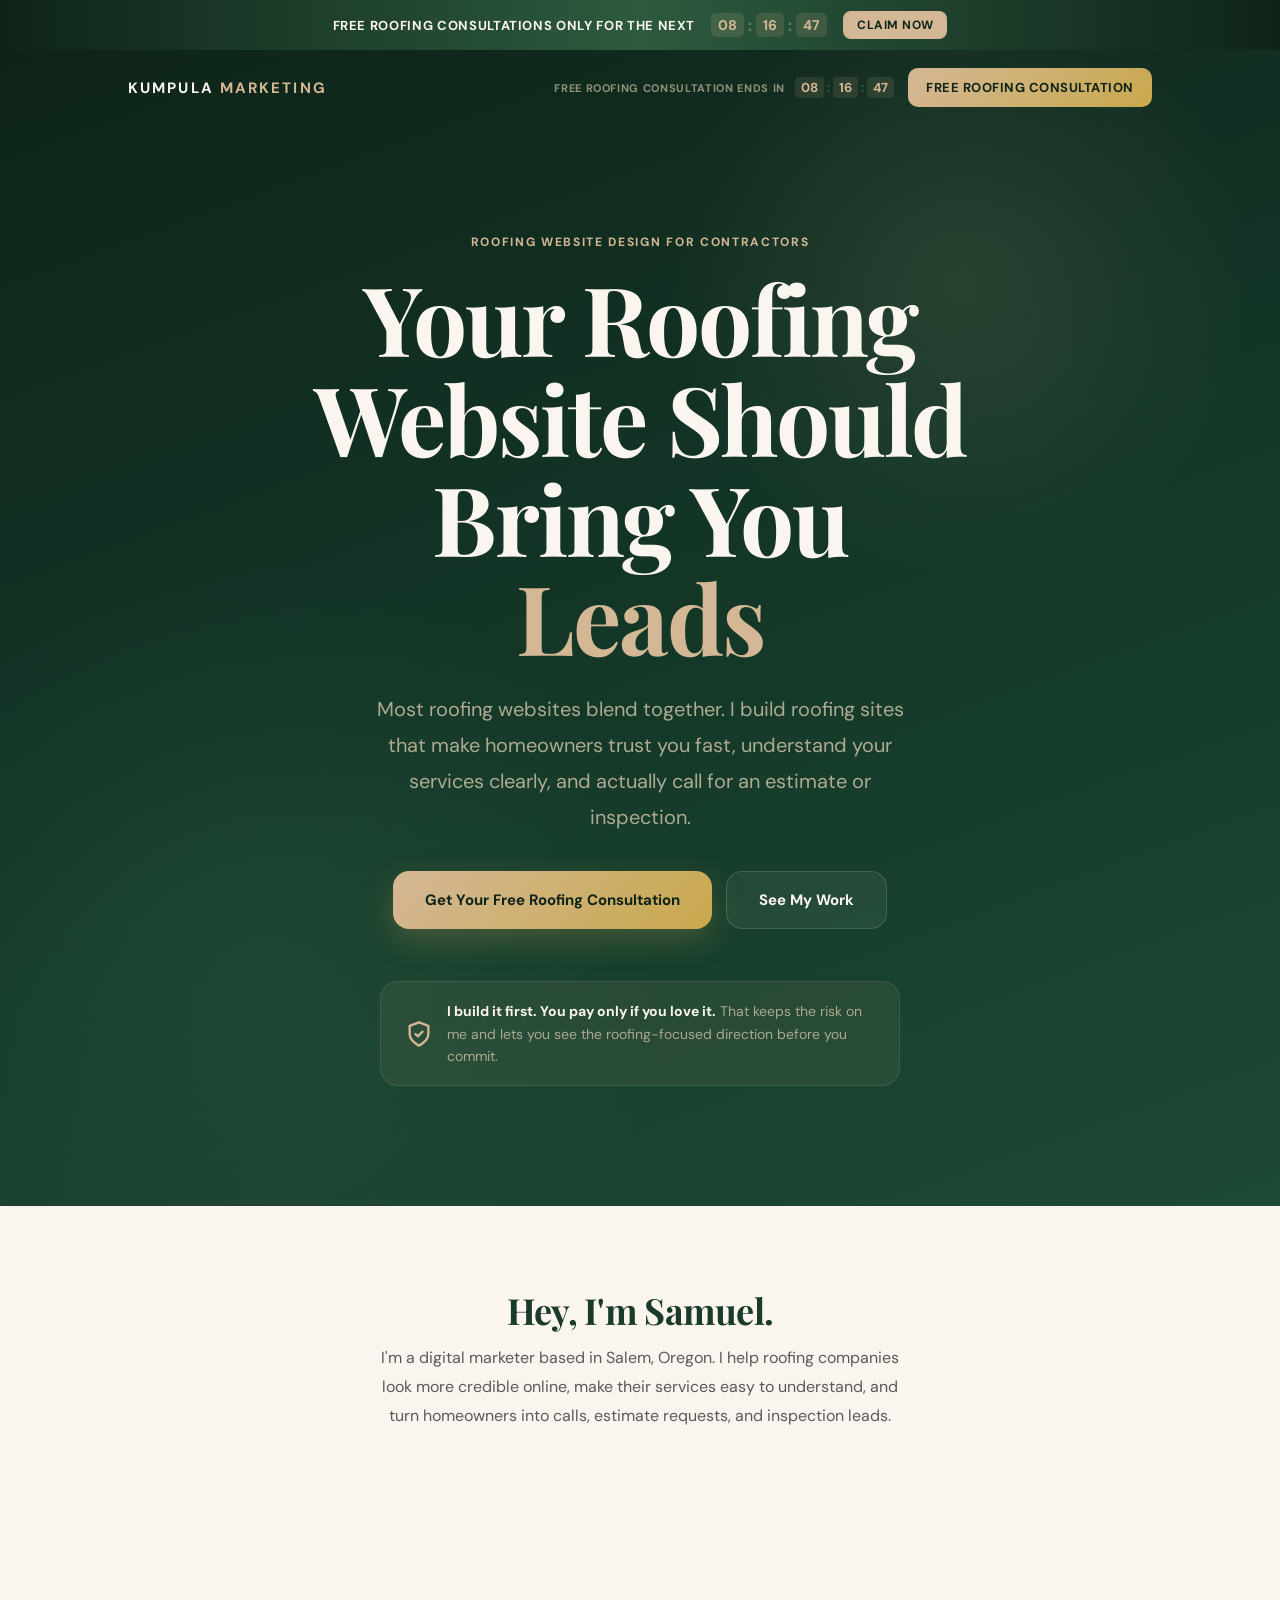
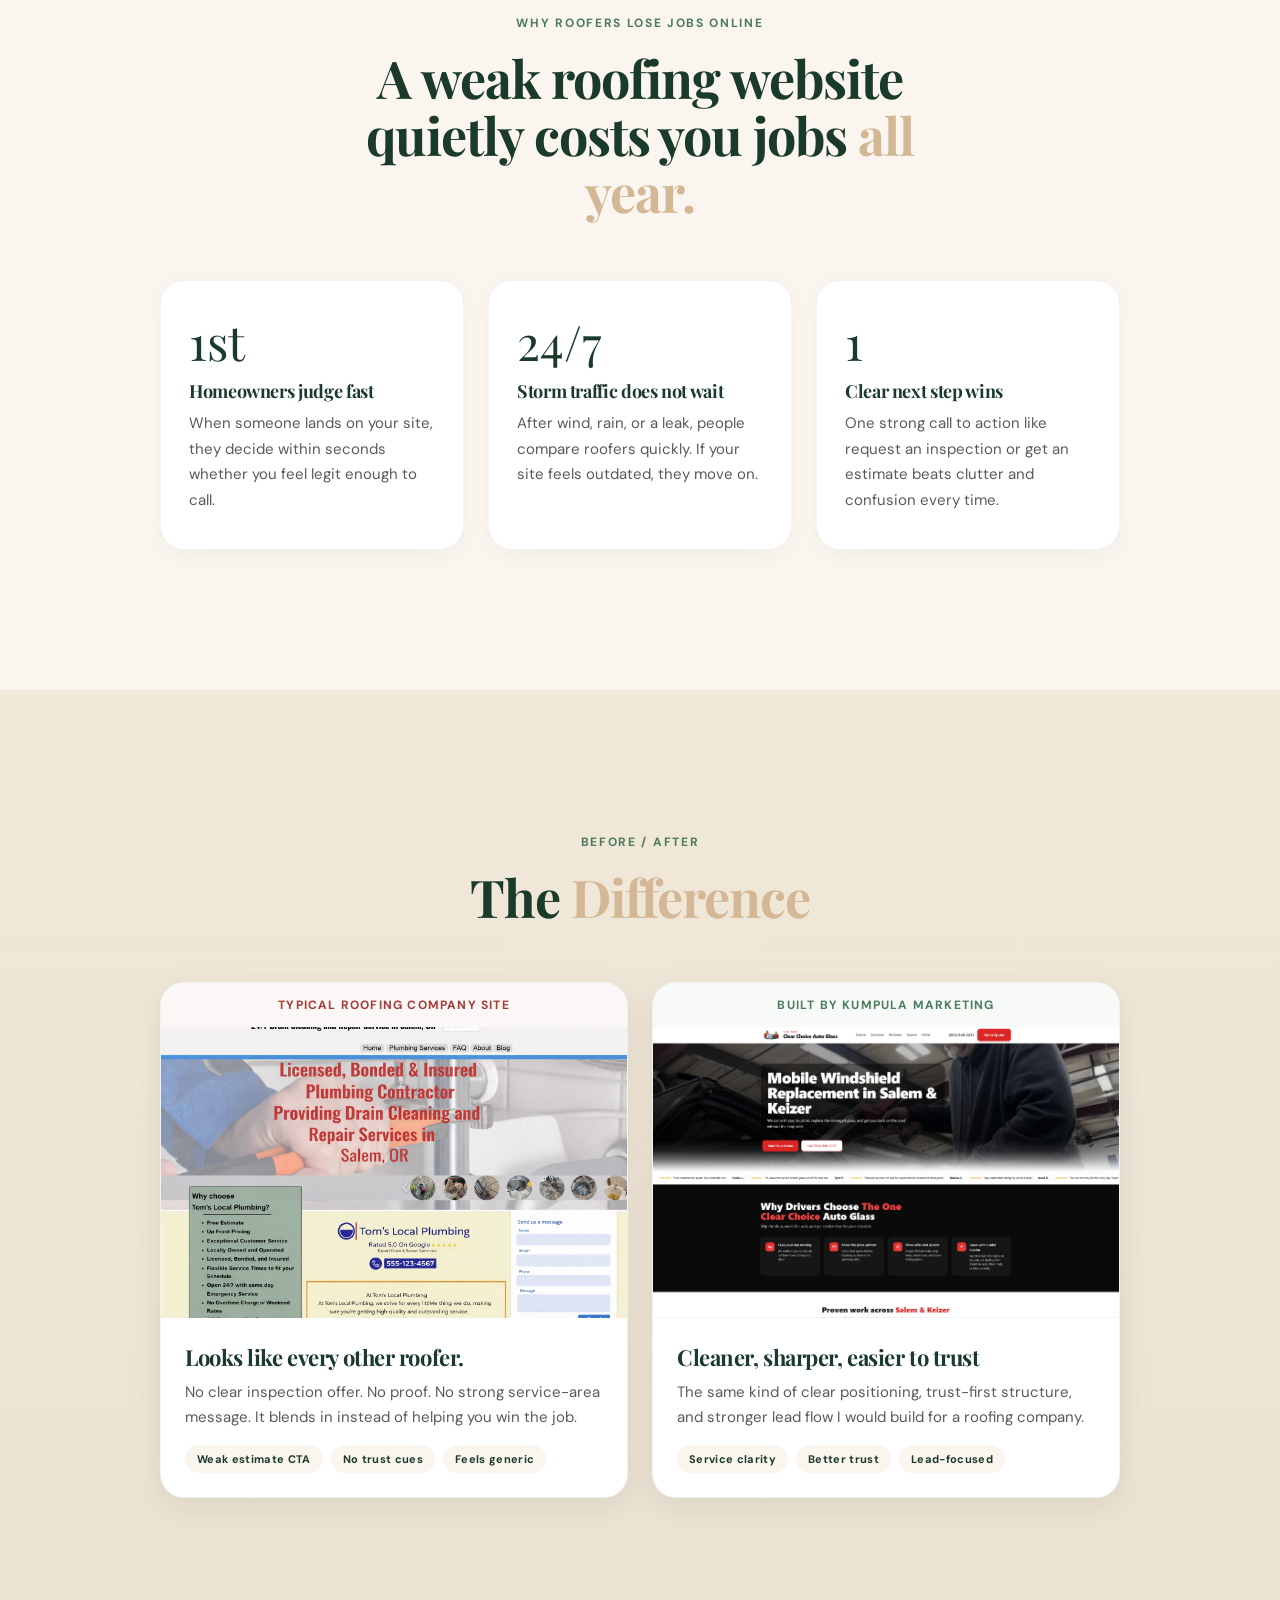
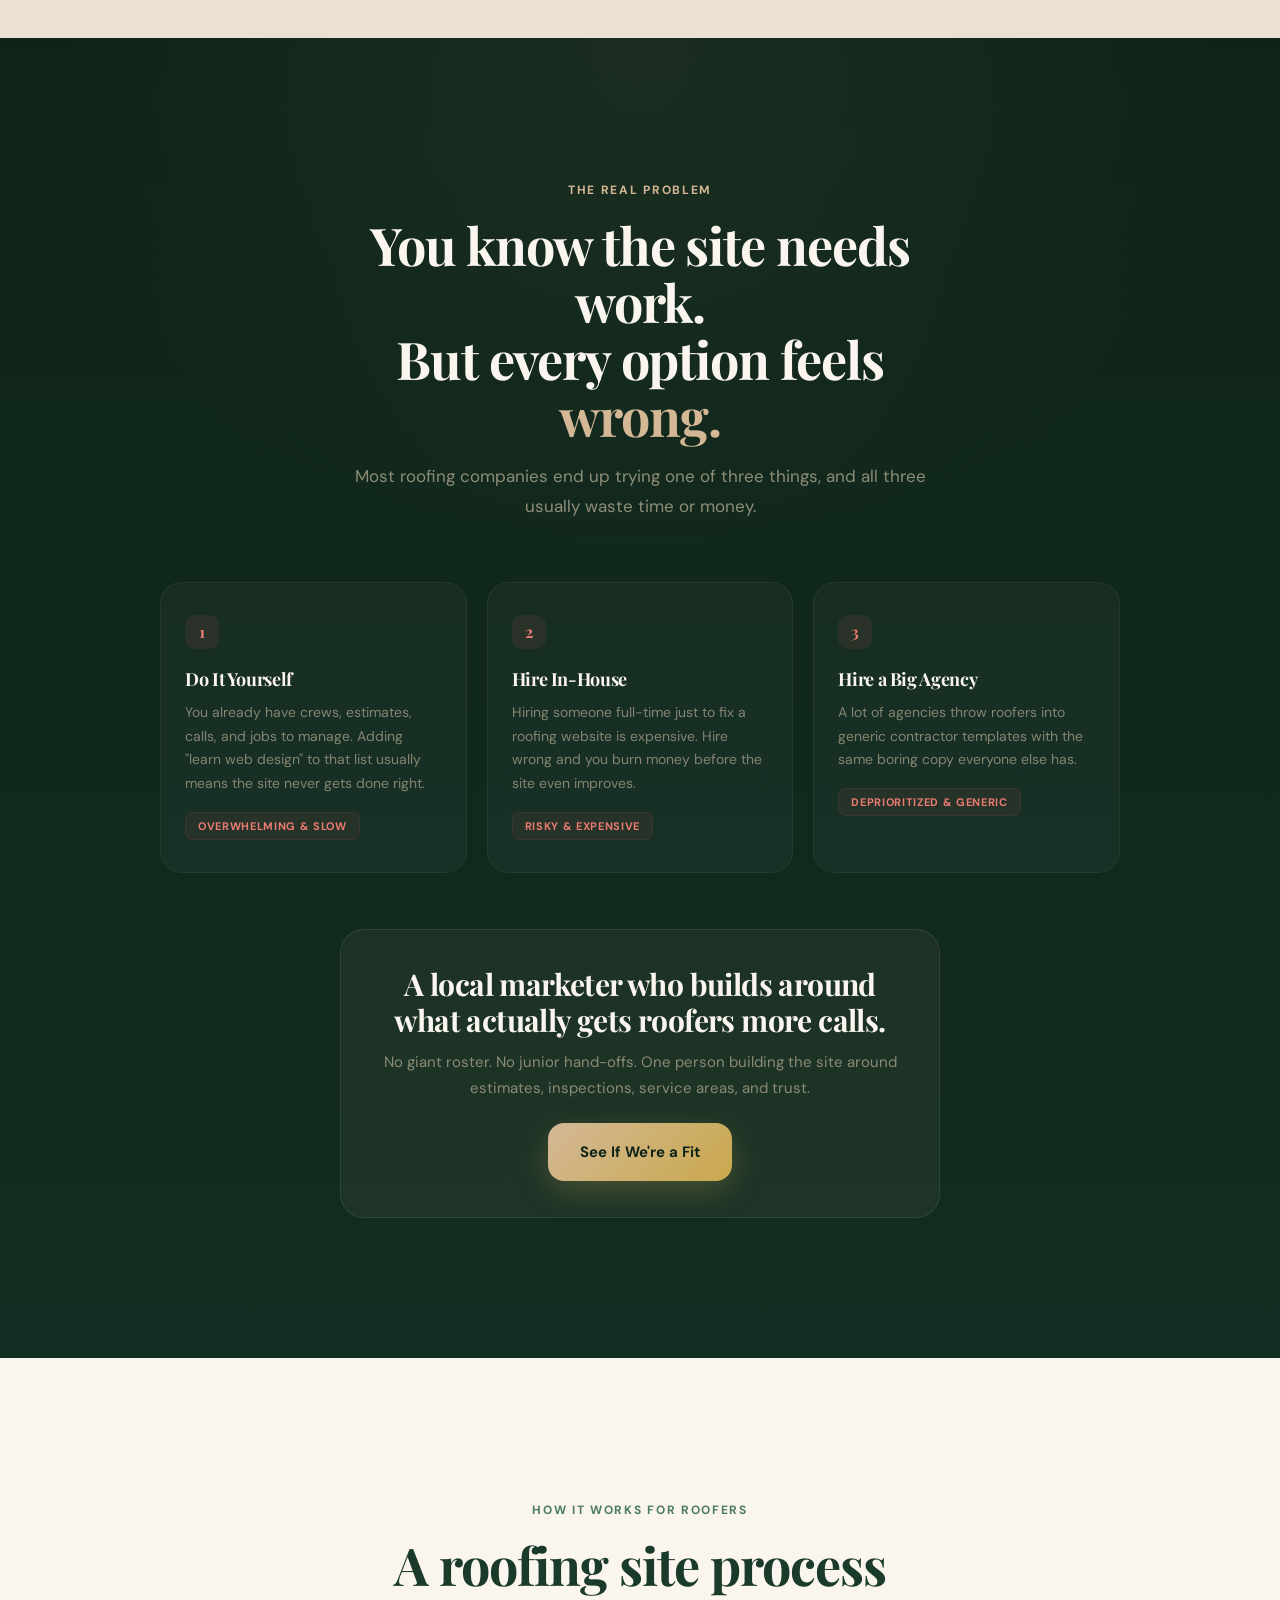
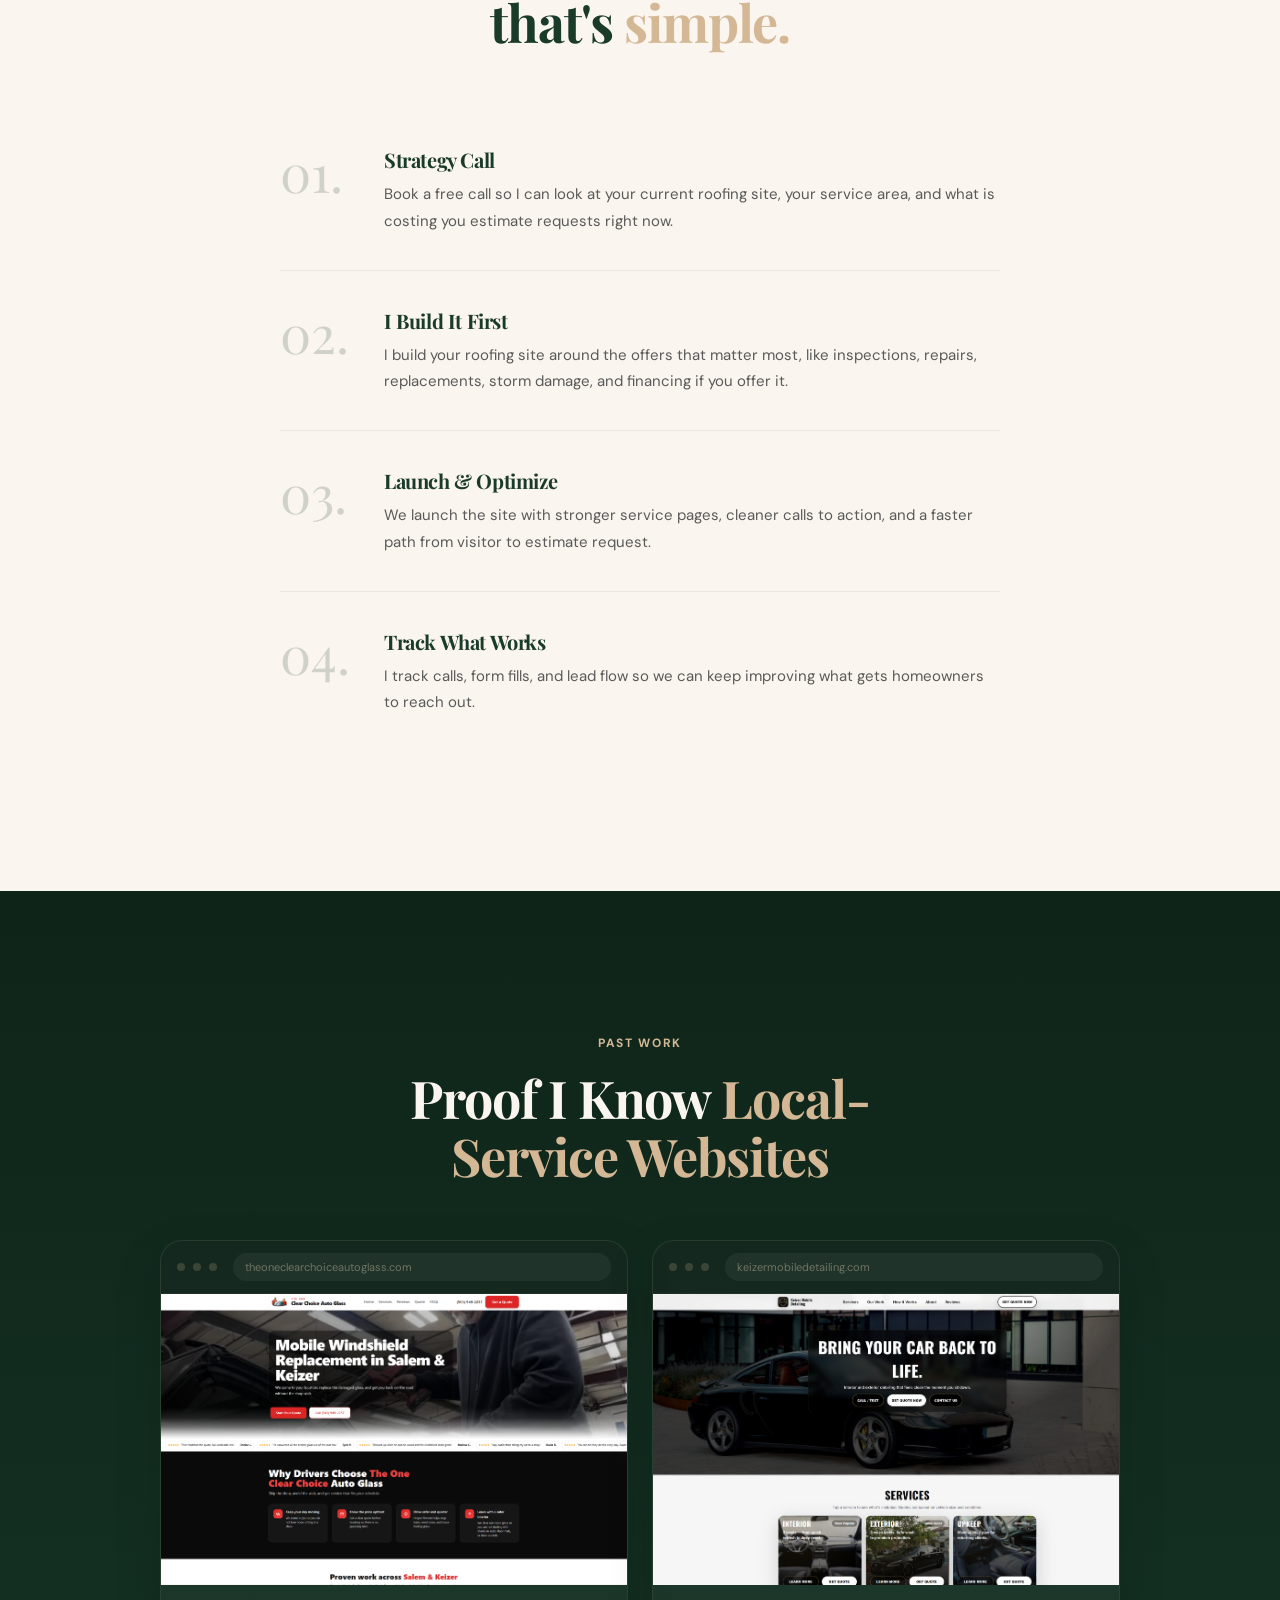
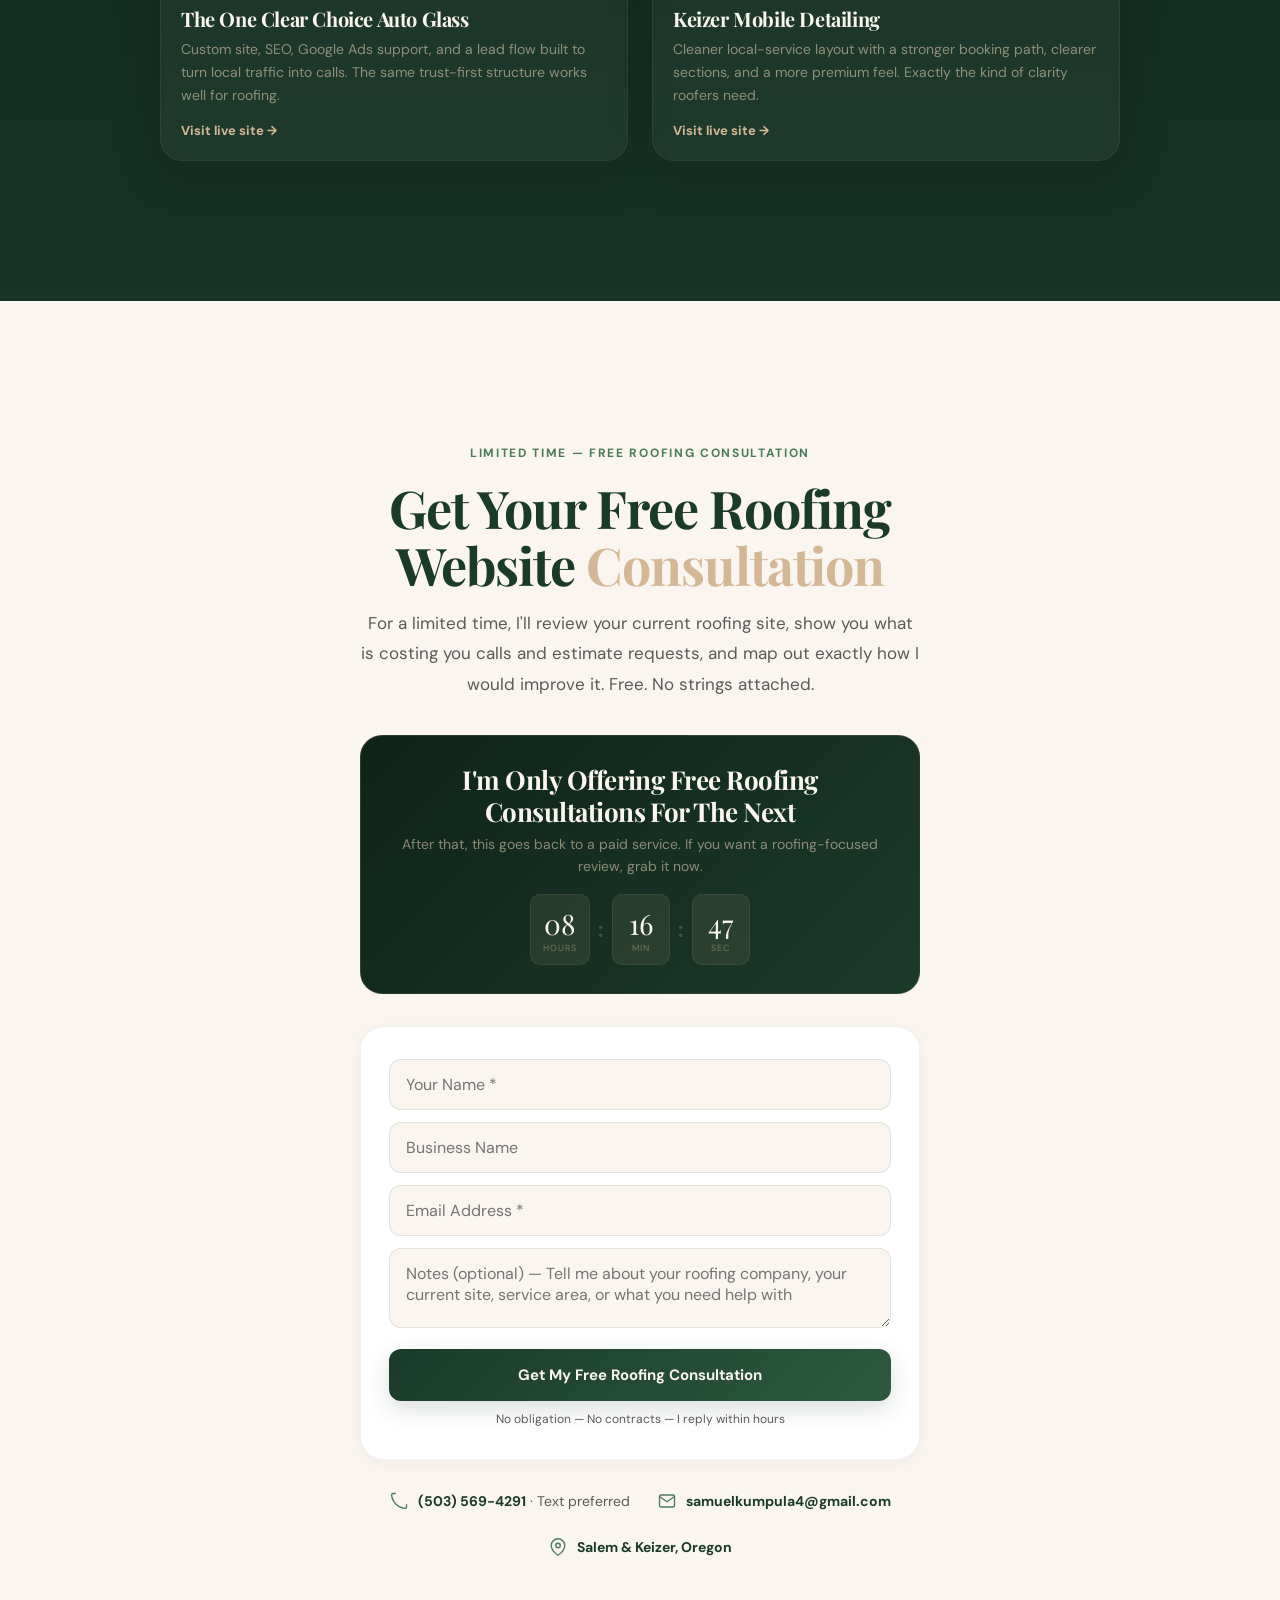
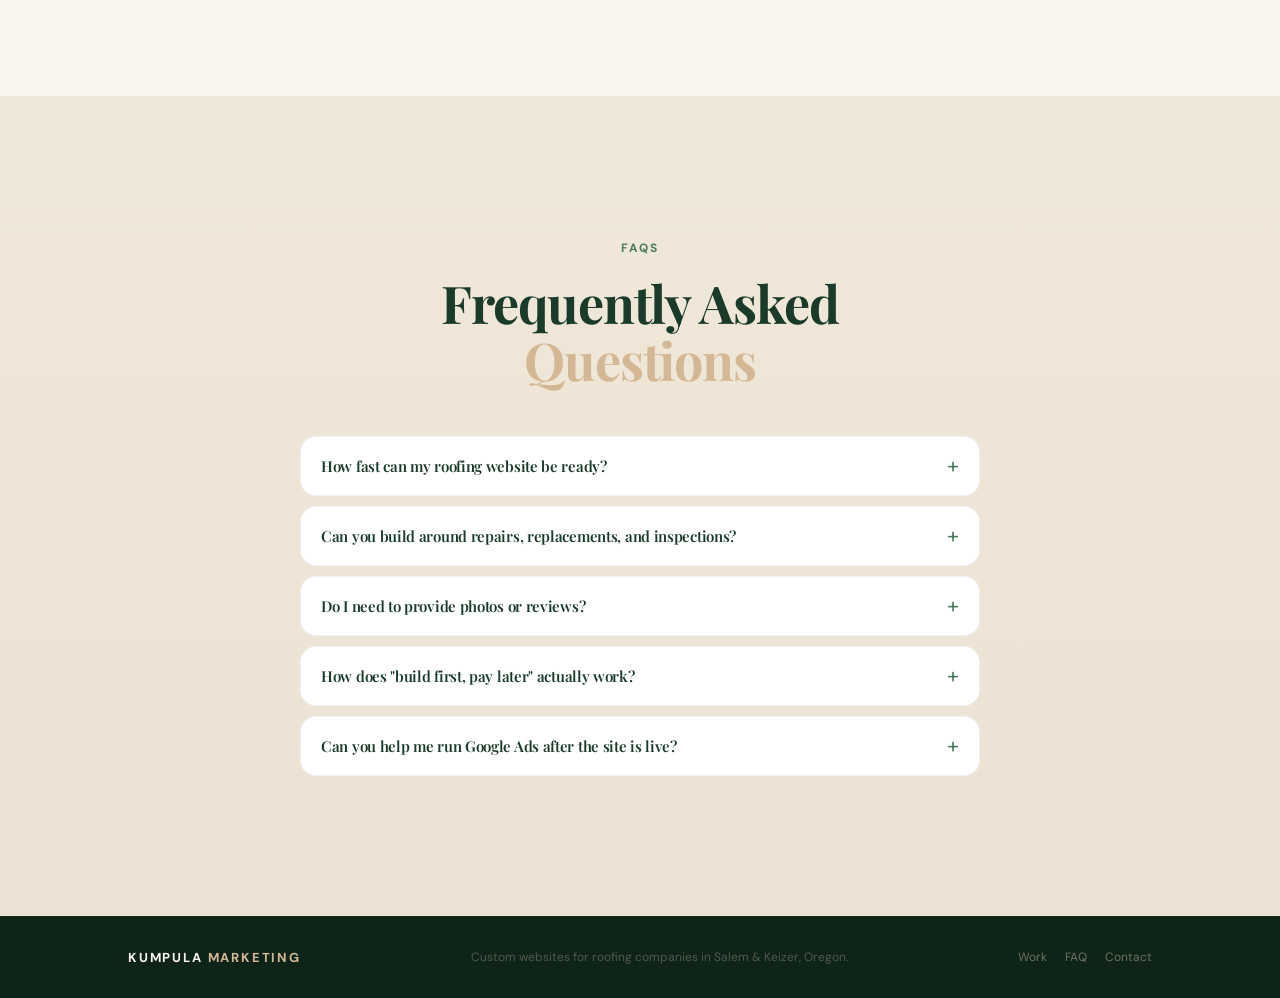
==== commit dc2d02a5: "Update roofing.html" ====
--- a/roofing.html
+++ b/roofing.html
@@ -637,8 +637,8 @@
   document.getElementById('exitOverlay').addEventListener('click',function(e){if(e.target===document.getElementById('exitOverlay'))closeExitPopup()})
 });
 function closeExitPopup(){document.getElementById('exitOverlay').classList.remove('show')}
-var FE='https://script.google.com/macros/s/AKfycbwQTWT0RIyblO6S1ObWEl3PM6yFE2L4RzbVlS0X_ez81SLWhJkWTHK7RkD7Pc6SVqli/execE';
-function submitForm(e){e.preventDefault();var f=document.getElementById('cform'),b=document.getElementById('subBtn');var data={name:f.querySelector('[name="name"]').value.trim(),business:f.querySelector('[name="business"]').value.trim(),email:f.querySelector('[name="email"]').value.trim(),notes:f.querySelector('[name="notes"]').value.trim(),timestamp:new Date().toISOString()};if(!data.name||!data.email){alert('Please fill in your name and email.');return}b.disabled=true;b.textContent='Sending...';fetch(FE,{method:'POST',mode:'no-cors',headers:{'Content-Type':'application/json'},body:JSON.stringify(data)}).then(function(){formSubmitted=true;f.style.display='none';document.getElementById('fsuccess').style.display='block'}).catch(function(){formSubmitted=true;f.style.display='none';document.getElementById('fsuccess').style.display='block'})}
+var FE='https://script.google.com/macros/s/AKfycbwQTWT0RIyblO6S1ObWEl3PM6yFE2L4RzbVlS0X_ez81SLWhJkWTHK7RkD7Pc6SVqli/exec';
+function submitForm(e){e.preventDefault();var f=document.getElementById('cform'),b=document.getElementById('subBtn'),originalText=b.textContent;var data={name:f.querySelector('[name="name"]').value.trim(),business:f.querySelector('[name="business"]').value.trim(),email:f.querySelector('[name="email"]').value.trim(),notes:f.querySelector('[name="notes"]').value.trim(),timestamp:new Date().toISOString()};if(!data.name||!data.email){alert('Please fill in your name and email.');return}b.disabled=true;b.textContent='Sending...';fetch(FE,{method:'POST',mode:'no-cors',headers:{'Content-Type':'text/plain;charset=utf-8'},body:JSON.stringify(data)}).then(function(){formSubmitted=true;f.style.display='none';document.getElementById('fsuccess').style.display='block'}).catch(function(){b.disabled=false;b.textContent=originalText;alert('There was a problem sending your form. Please try again.')})}
 </script>
 </body>
 </html>
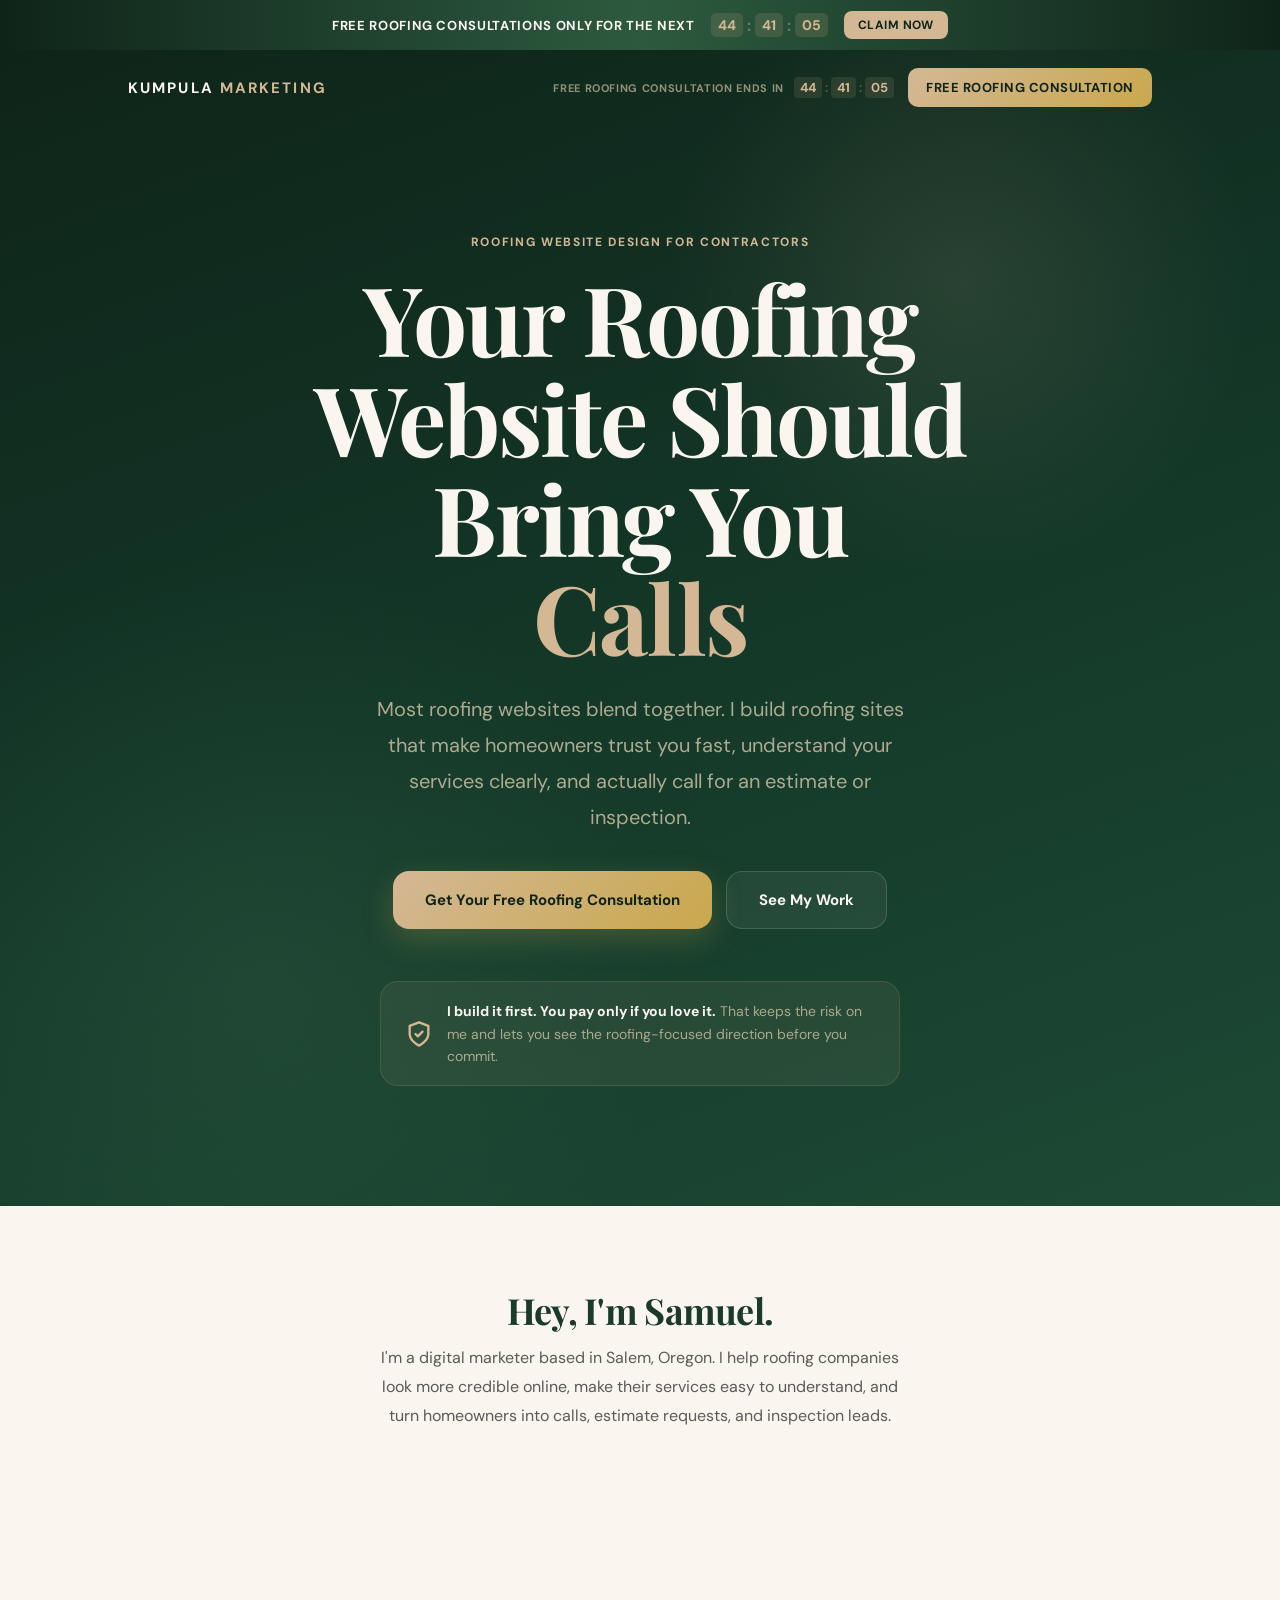
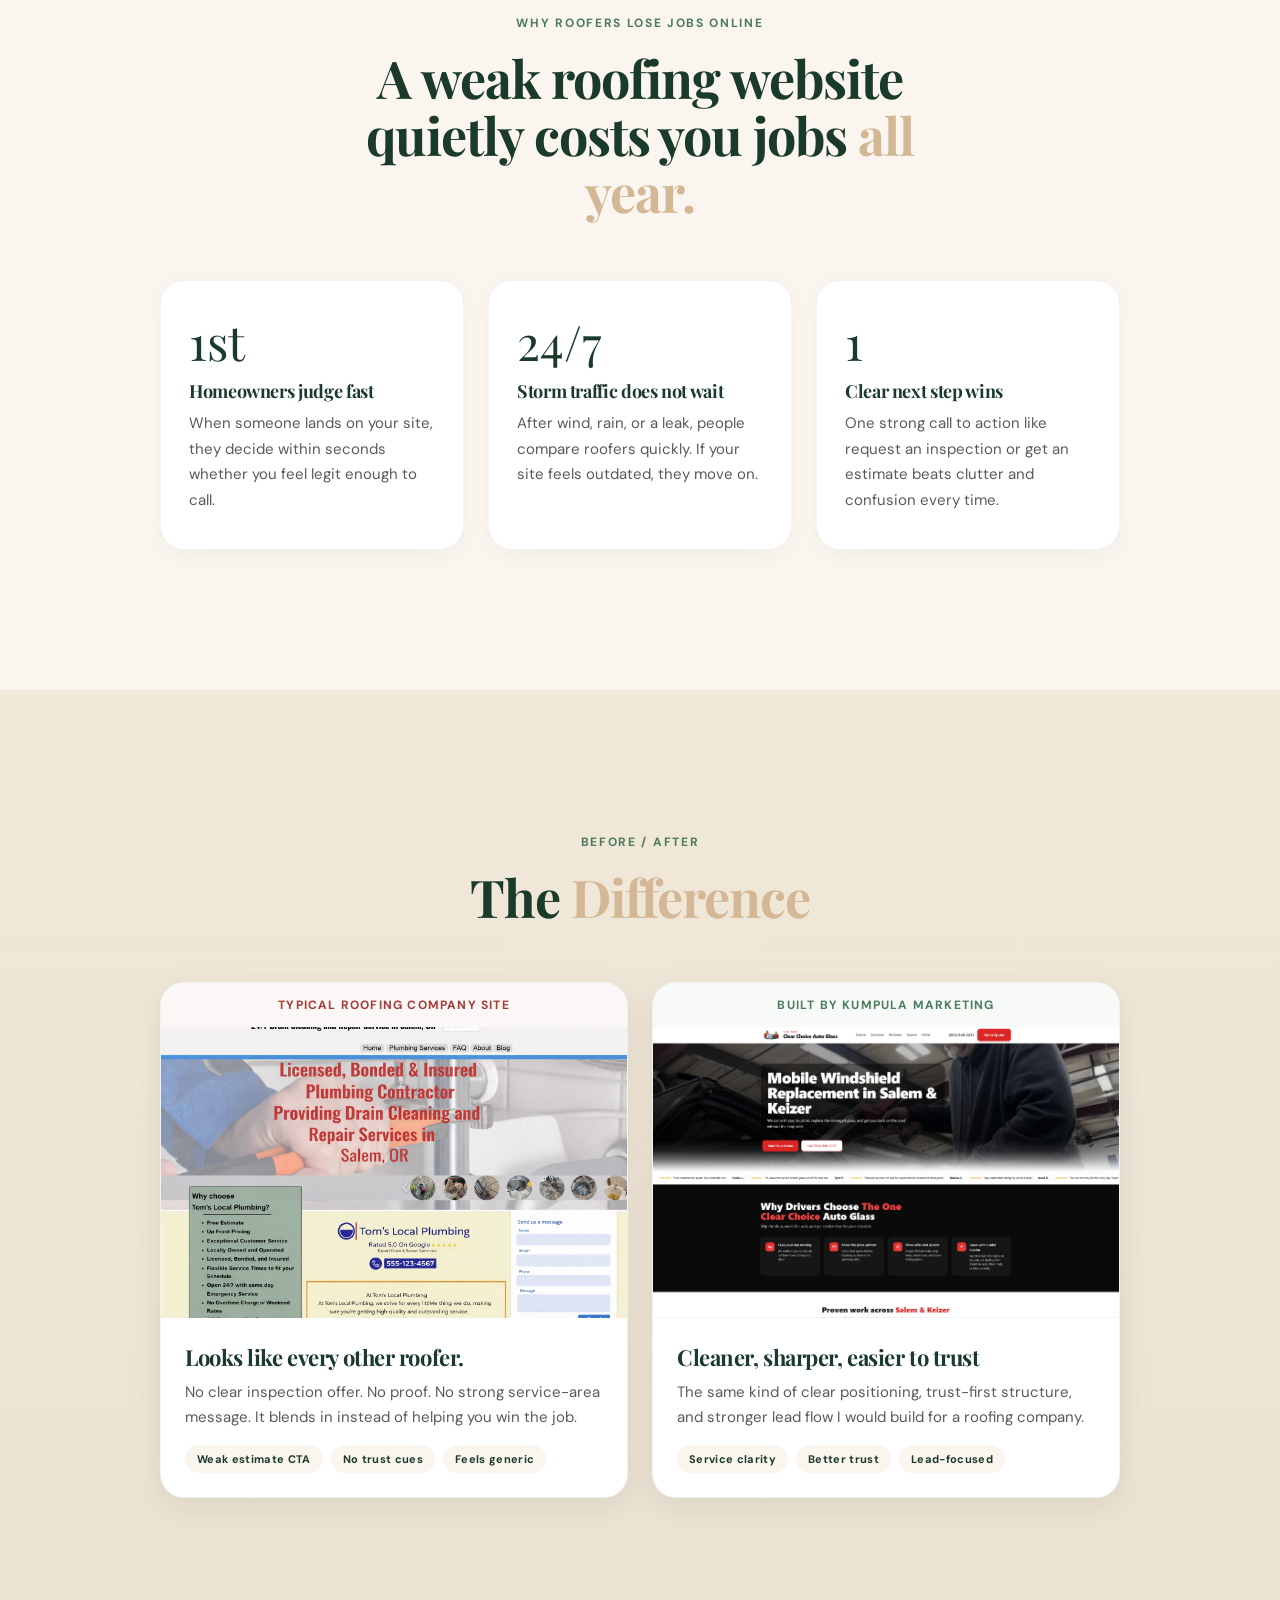
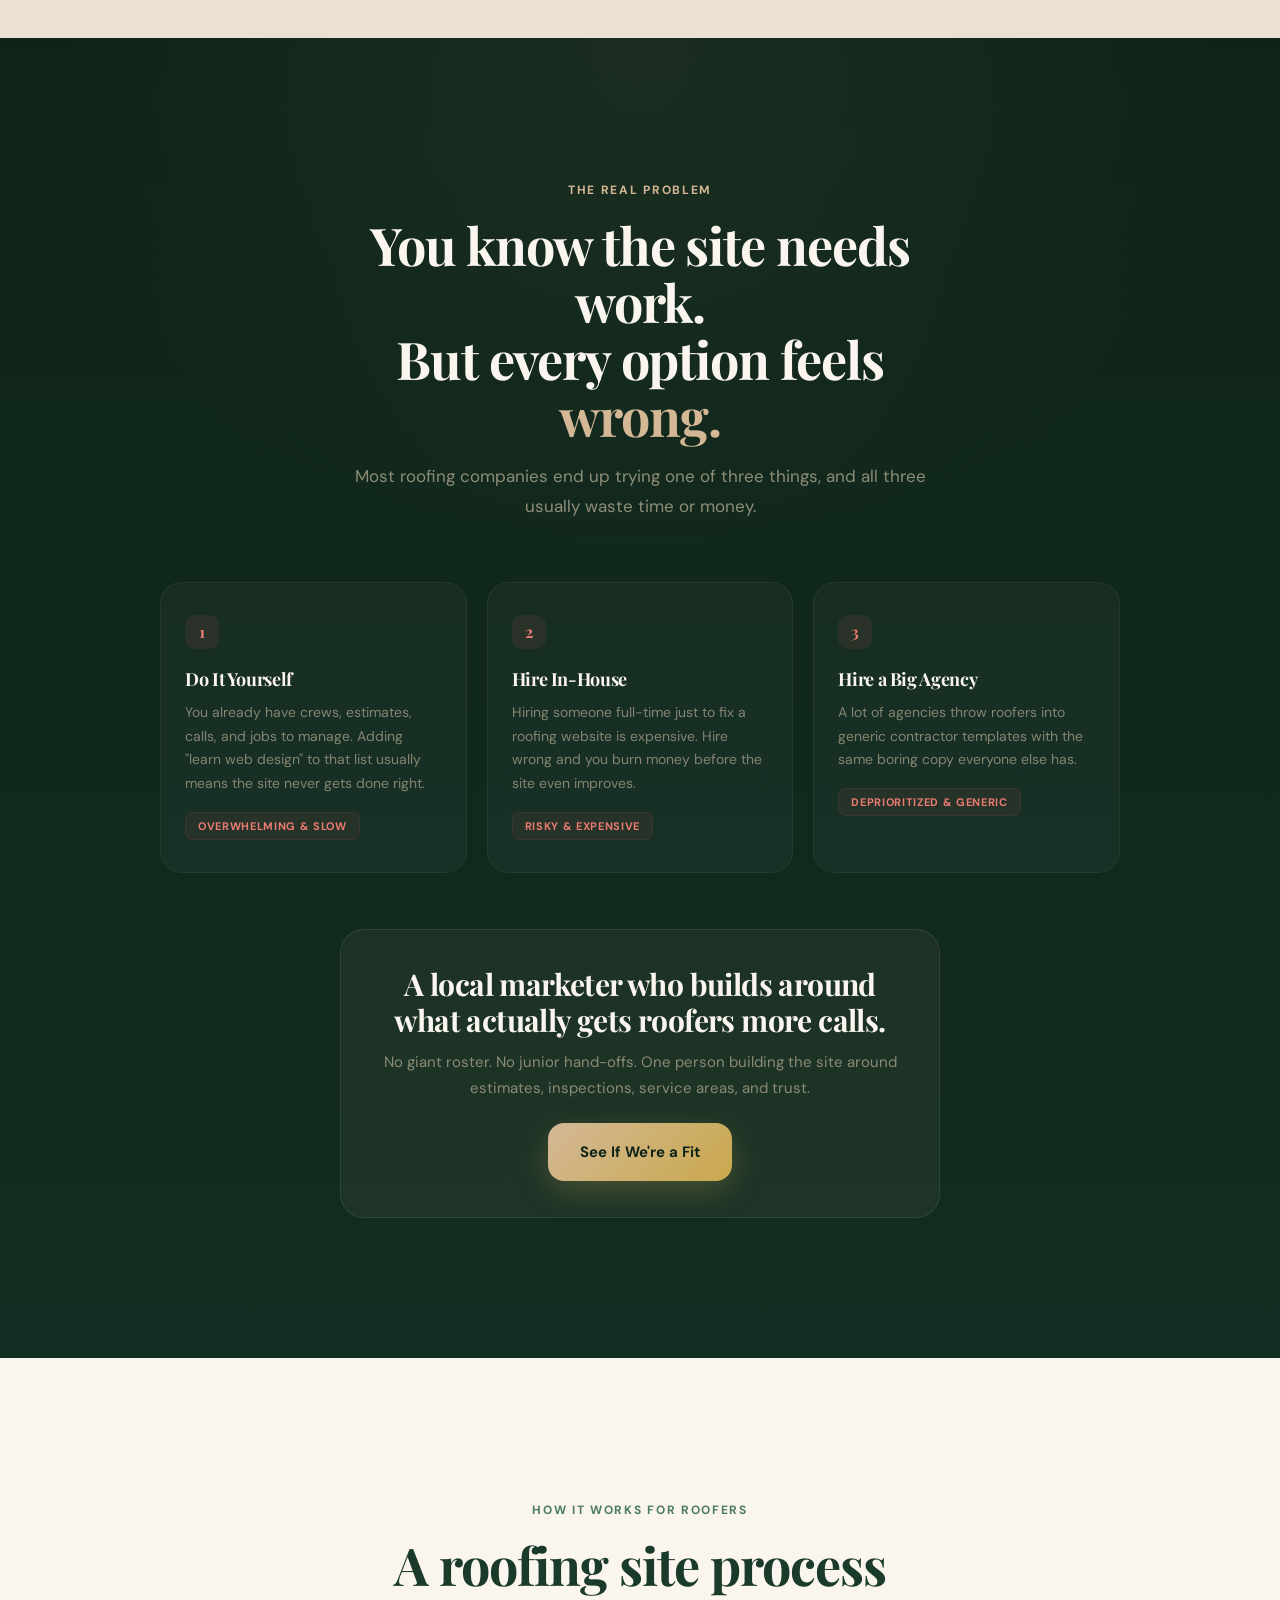
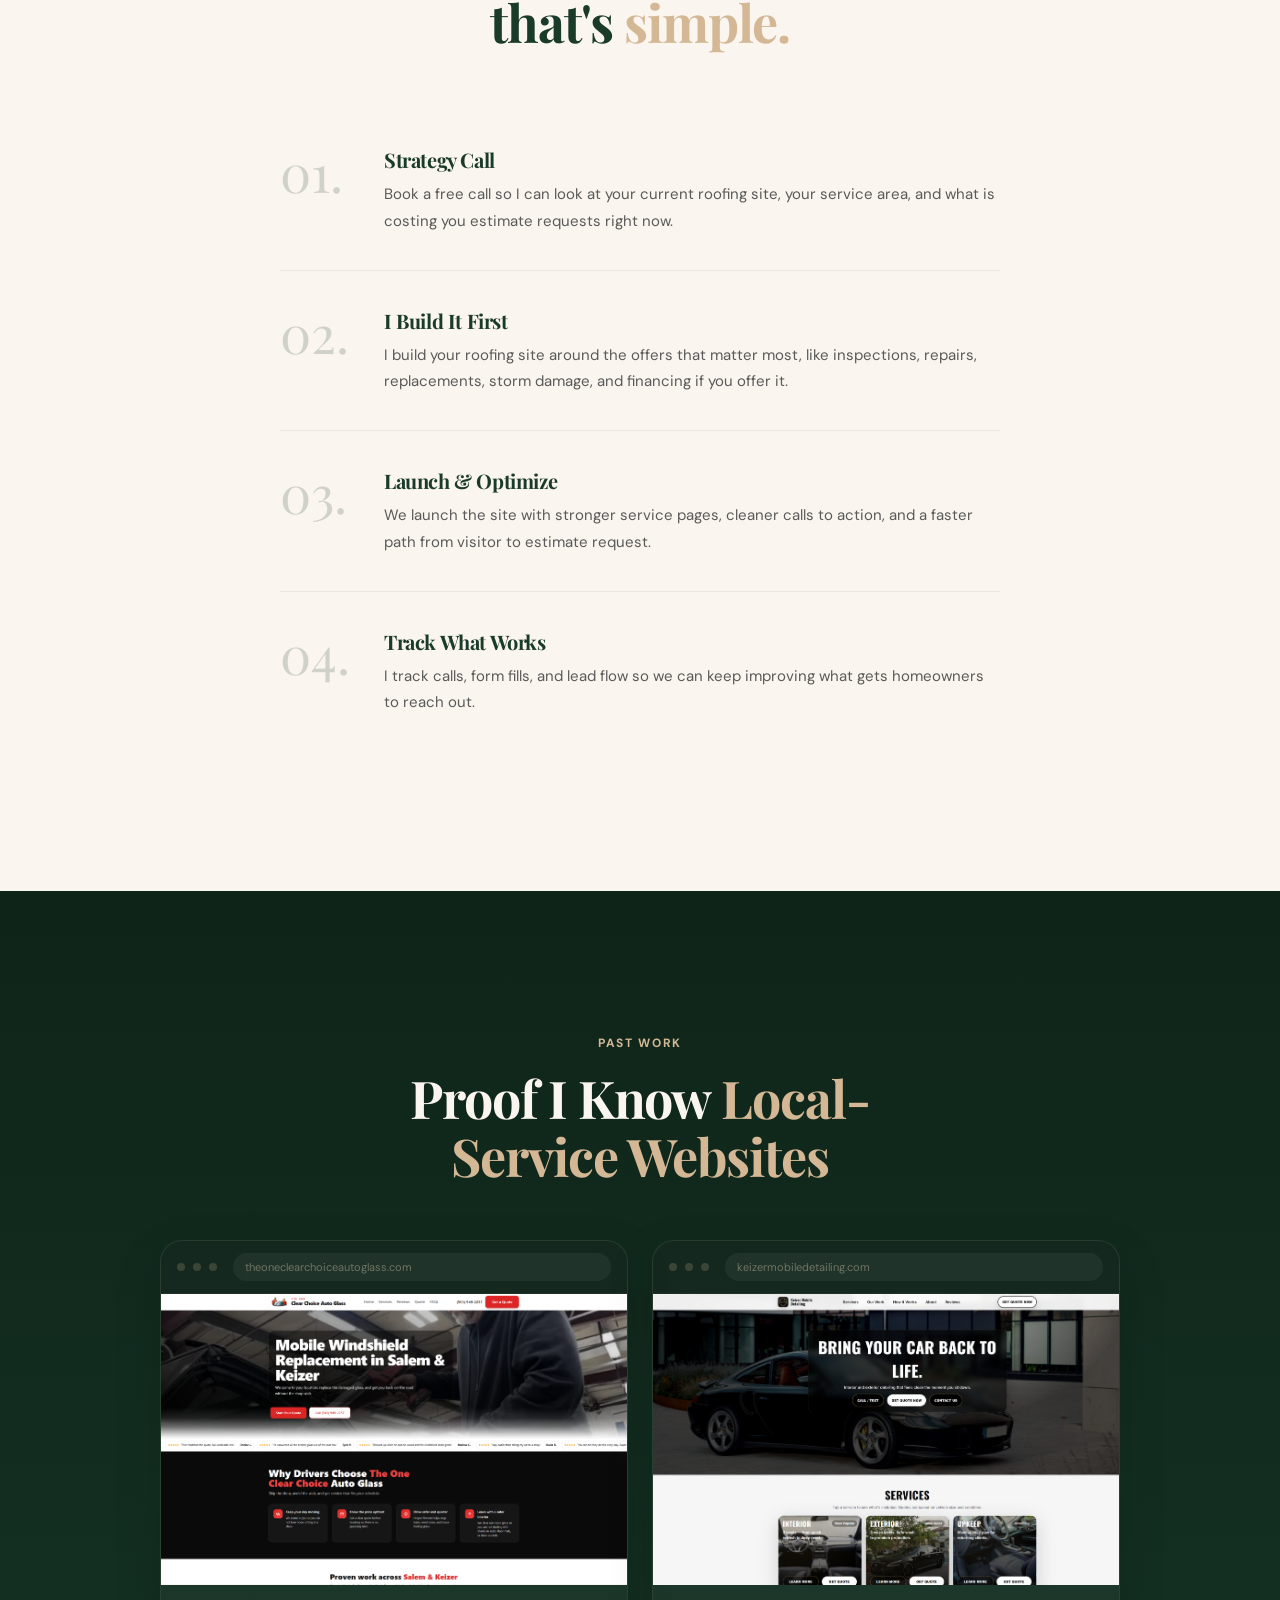
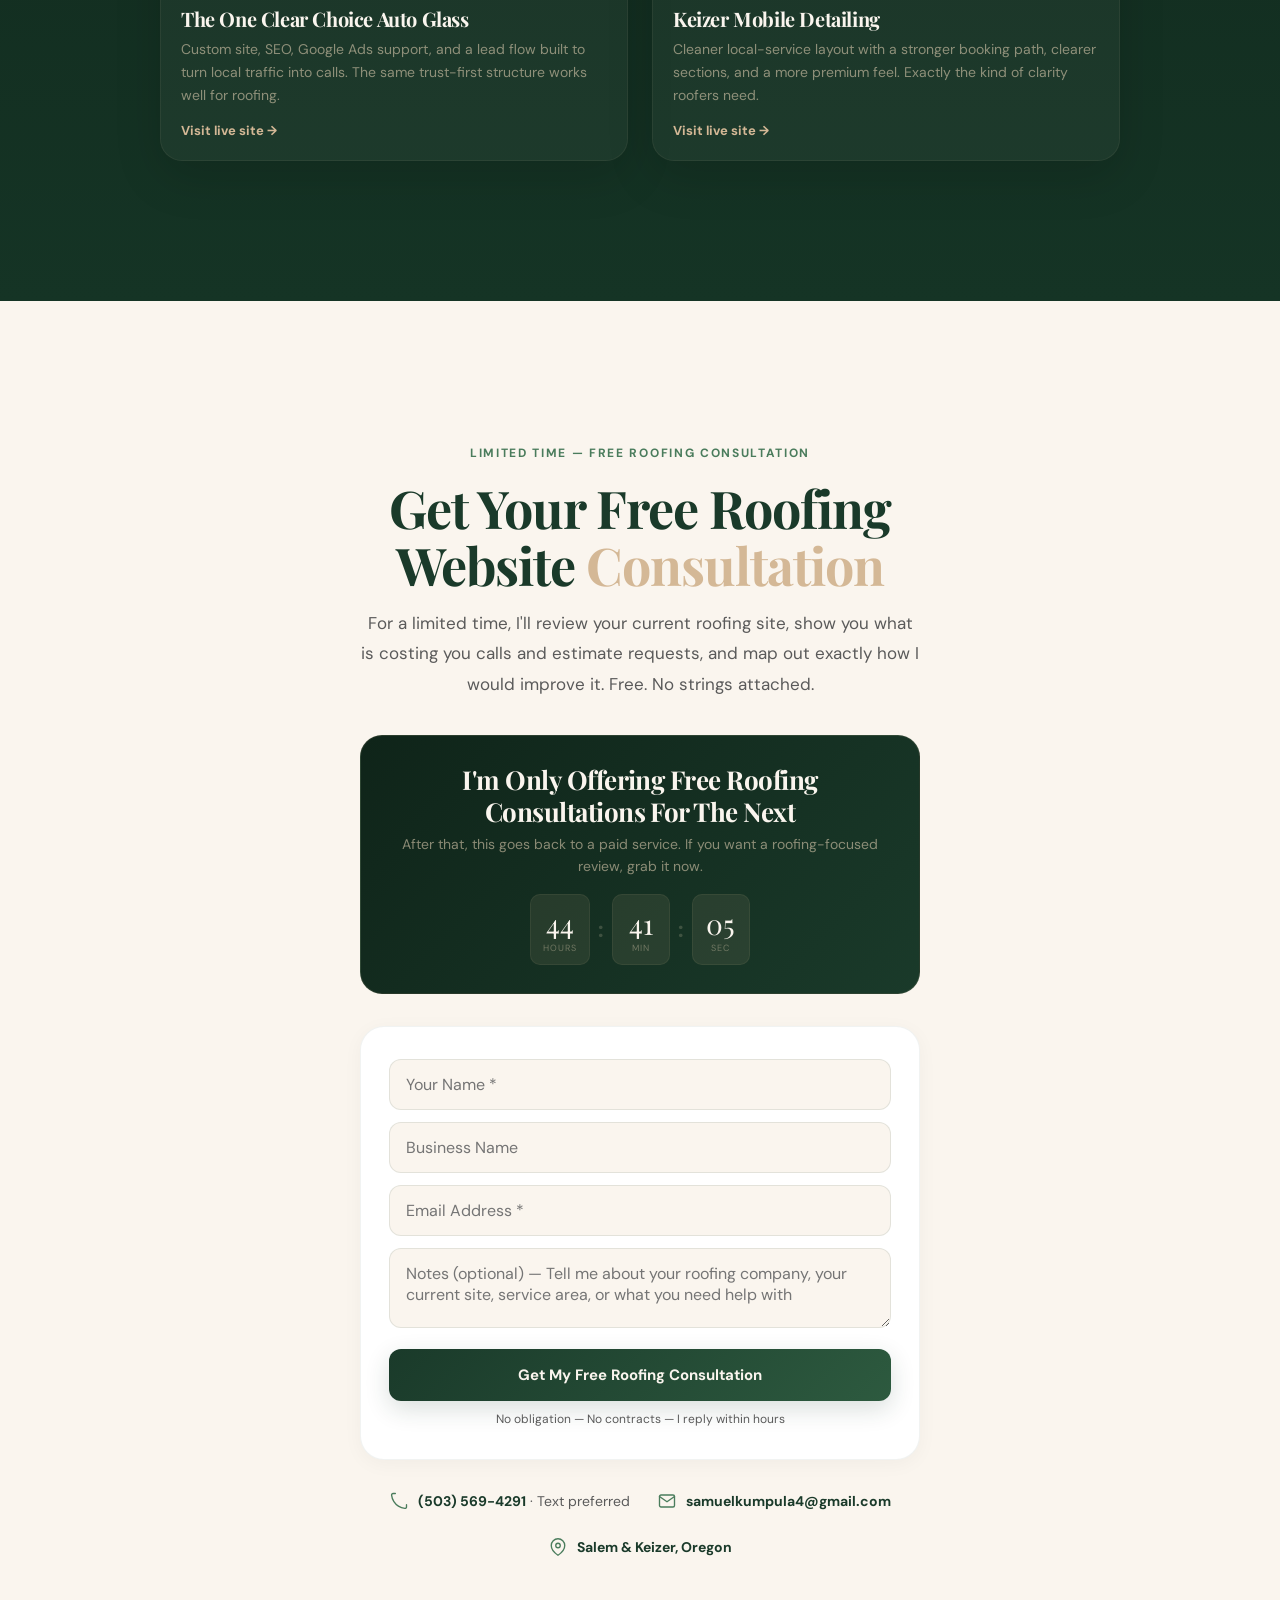
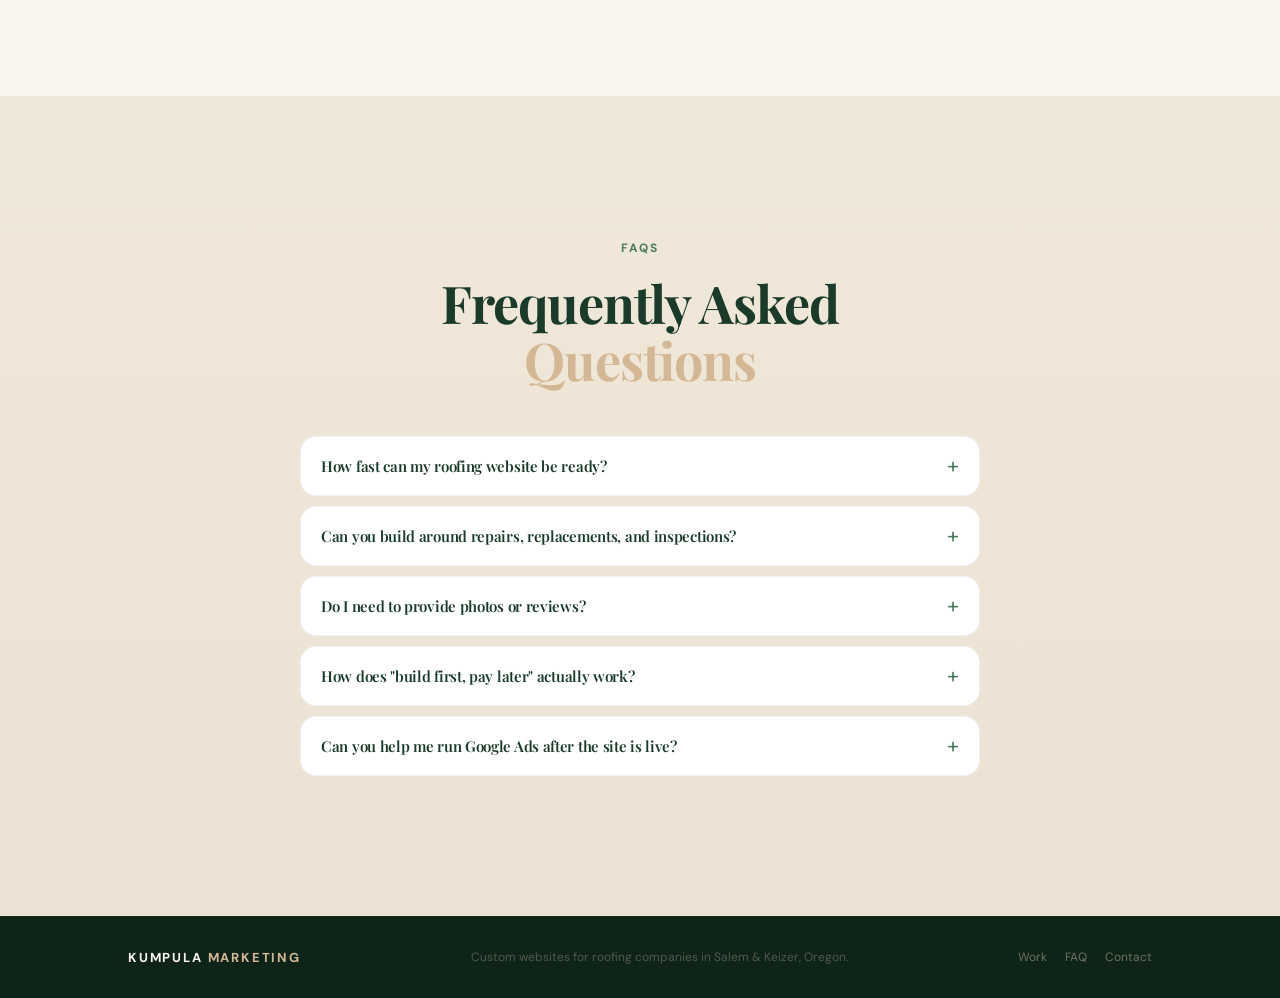
==== commit 63a7f3c1: "Update roofing.html" ====
--- a/roofing.html
+++ b/roofing.html
@@ -637,7 +637,7 @@
   document.getElementById('exitOverlay').addEventListener('click',function(e){if(e.target===document.getElementById('exitOverlay'))closeExitPopup()})
 });
 function closeExitPopup(){document.getElementById('exitOverlay').classList.remove('show')}
-var FE='https://script.google.com/macros/s/AKfycbwQTWT0RIyblO6S1ObWEl3PM6yFE2L4RzbVlS0X_ez81SLWhJkWTHK7RkD7Pc6SVqli/exec';
+var FE='https://script.google.com/macros/s/AKfycbzmO7FSQ5BjXrRlTwK1S3-emZ2od_1hsosR9aV9tKKiNXZ2B5artvHj7XBC_HUcTG5T/exec';
 function submitForm(e){e.preventDefault();var f=document.getElementById('cform'),b=document.getElementById('subBtn'),originalText=b.textContent;var data={name:f.querySelector('[name="name"]').value.trim(),business:f.querySelector('[name="business"]').value.trim(),email:f.querySelector('[name="email"]').value.trim(),notes:f.querySelector('[name="notes"]').value.trim(),timestamp:new Date().toISOString()};if(!data.name||!data.email){alert('Please fill in your name and email.');return}b.disabled=true;b.textContent='Sending...';fetch(FE,{method:'POST',mode:'no-cors',headers:{'Content-Type':'text/plain;charset=utf-8'},body:JSON.stringify(data)}).then(function(){formSubmitted=true;f.style.display='none';document.getElementById('fsuccess').style.display='block'}).catch(function(){b.disabled=false;b.textContent=originalText;alert('There was a problem sending your form. Please try again.')})}
 </script>
 </body>
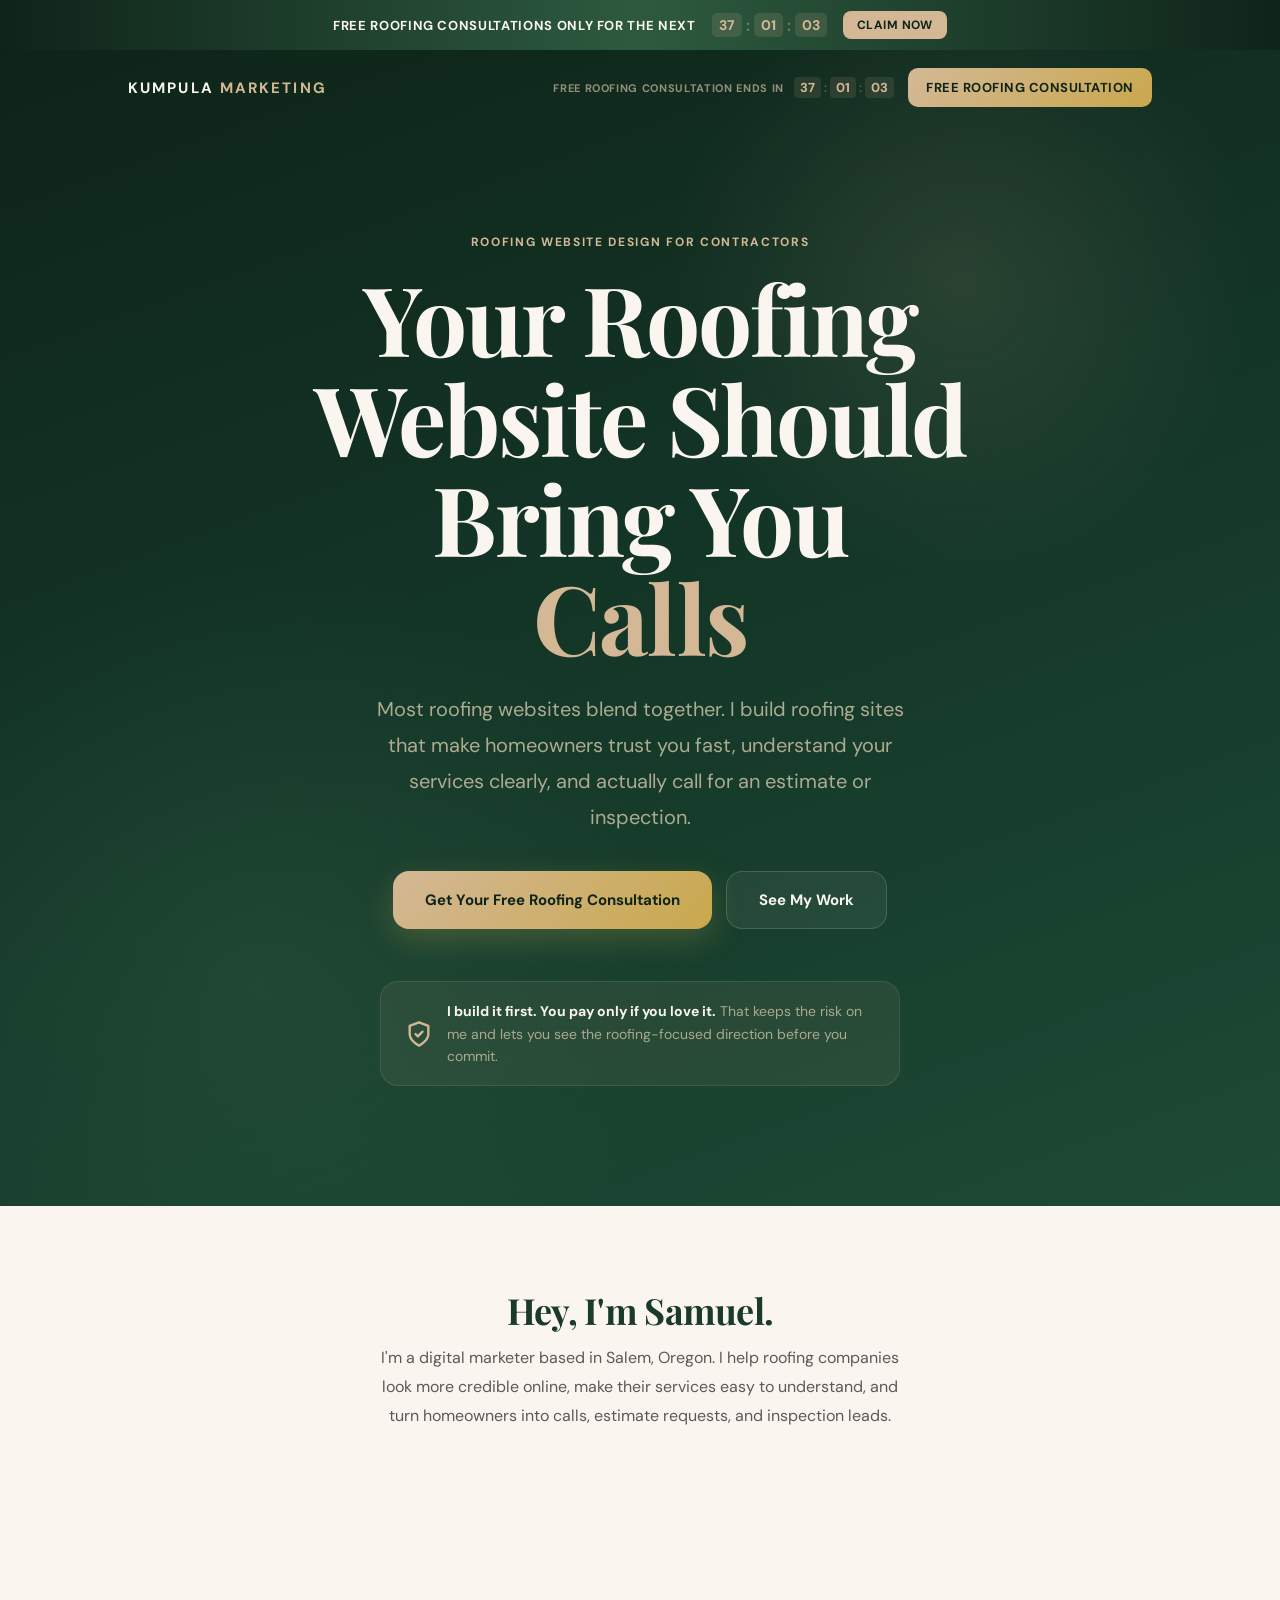
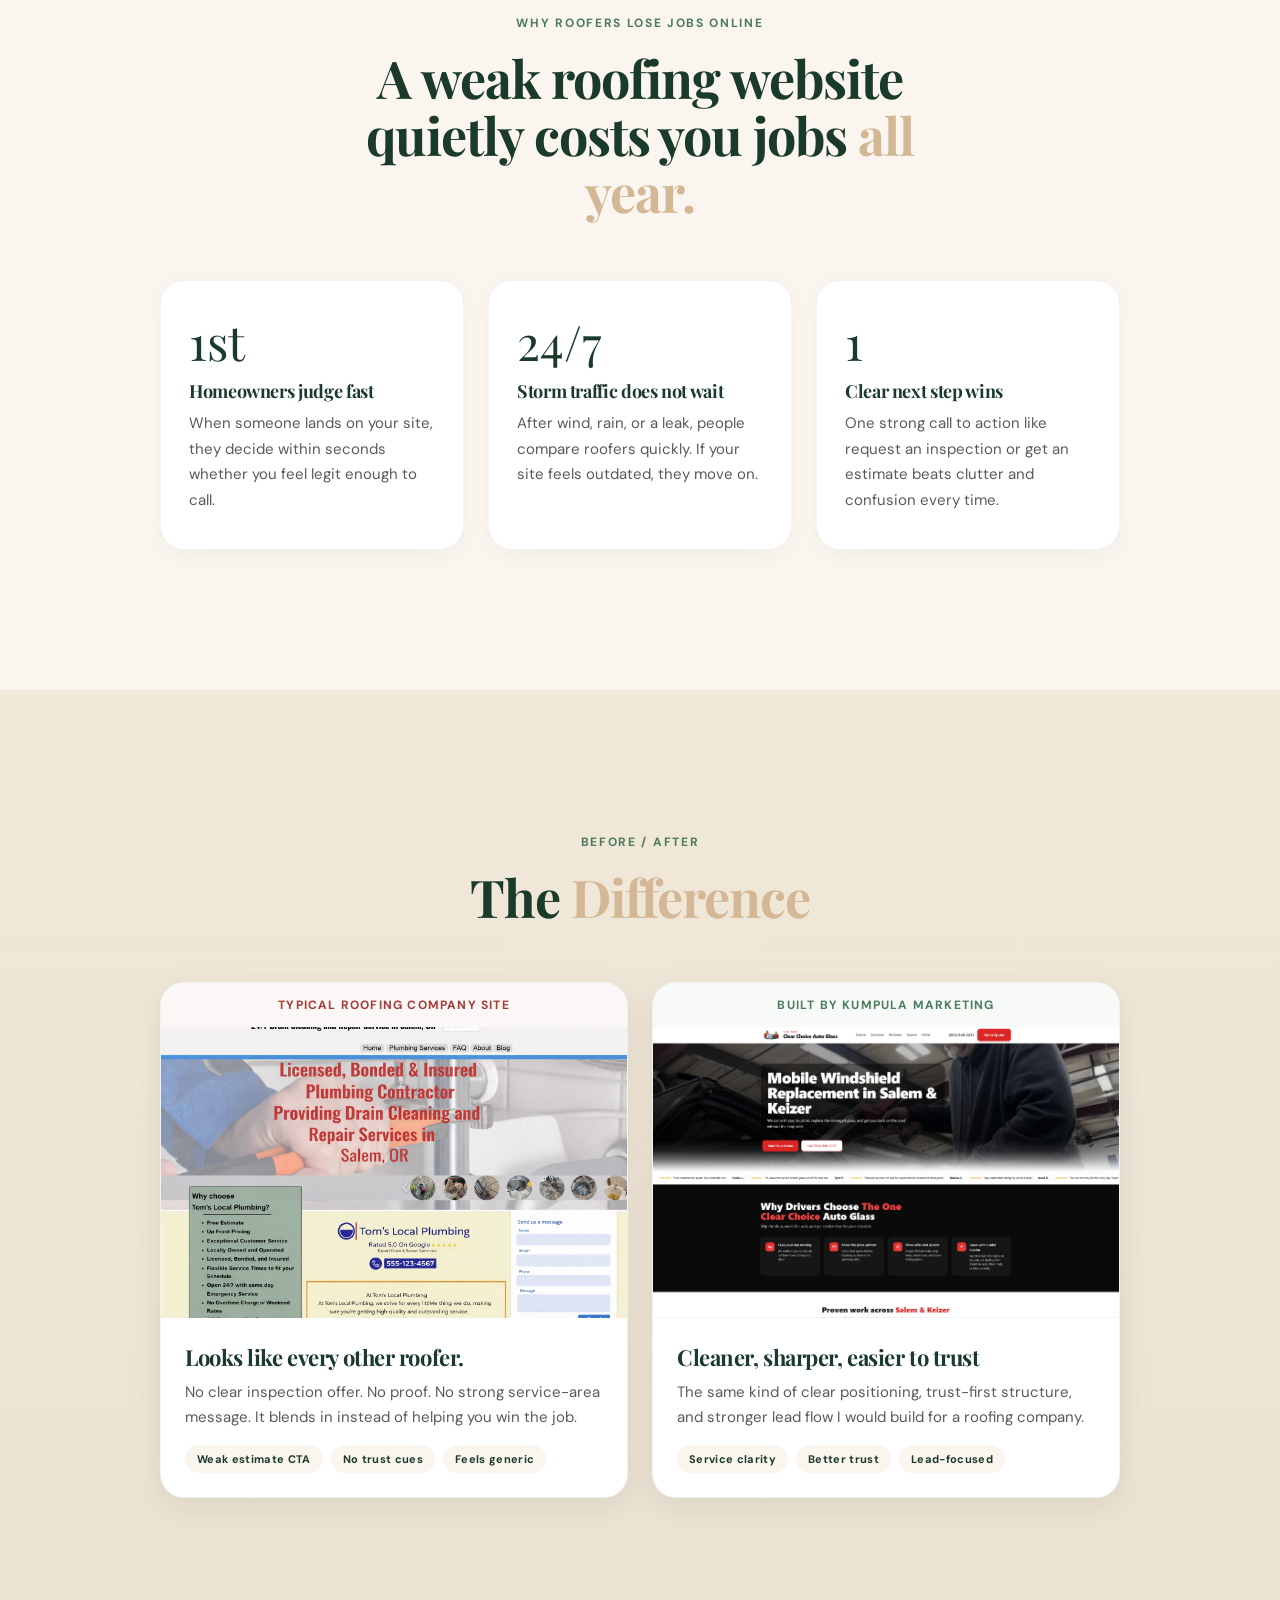
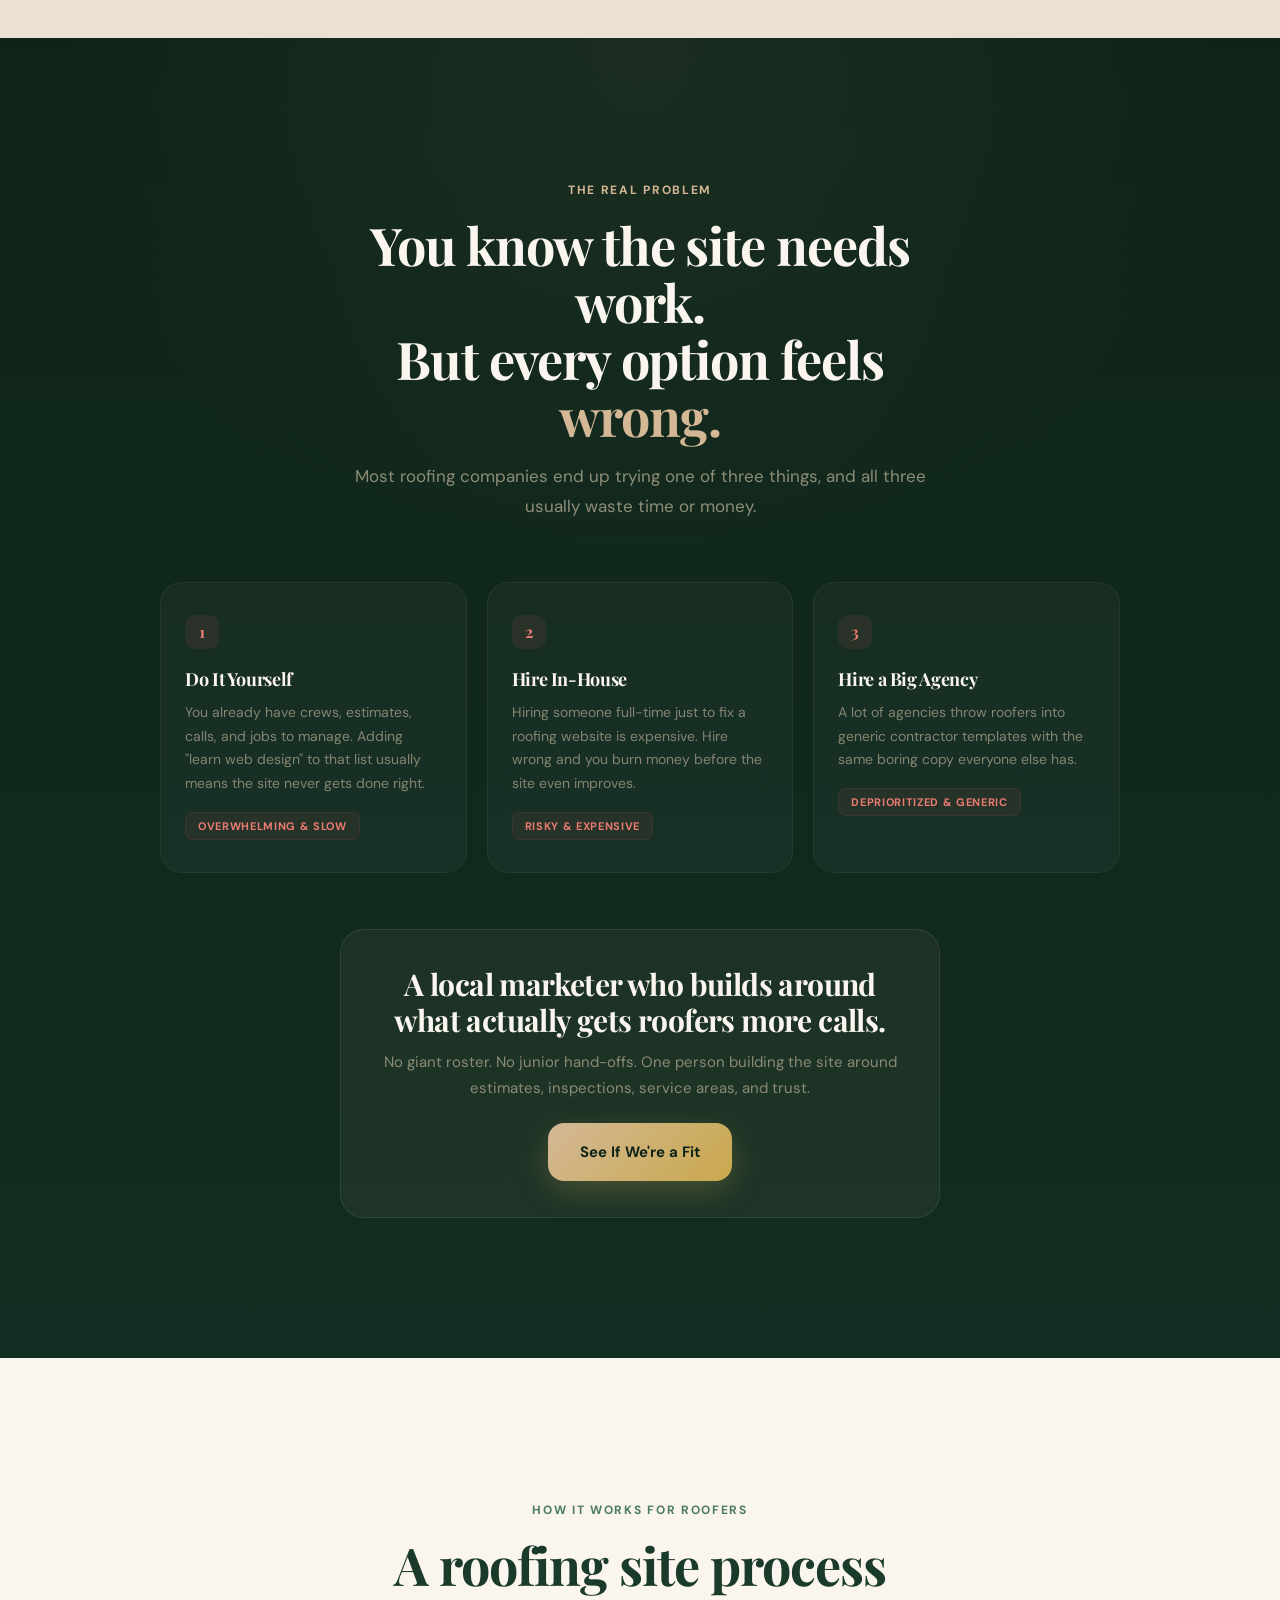
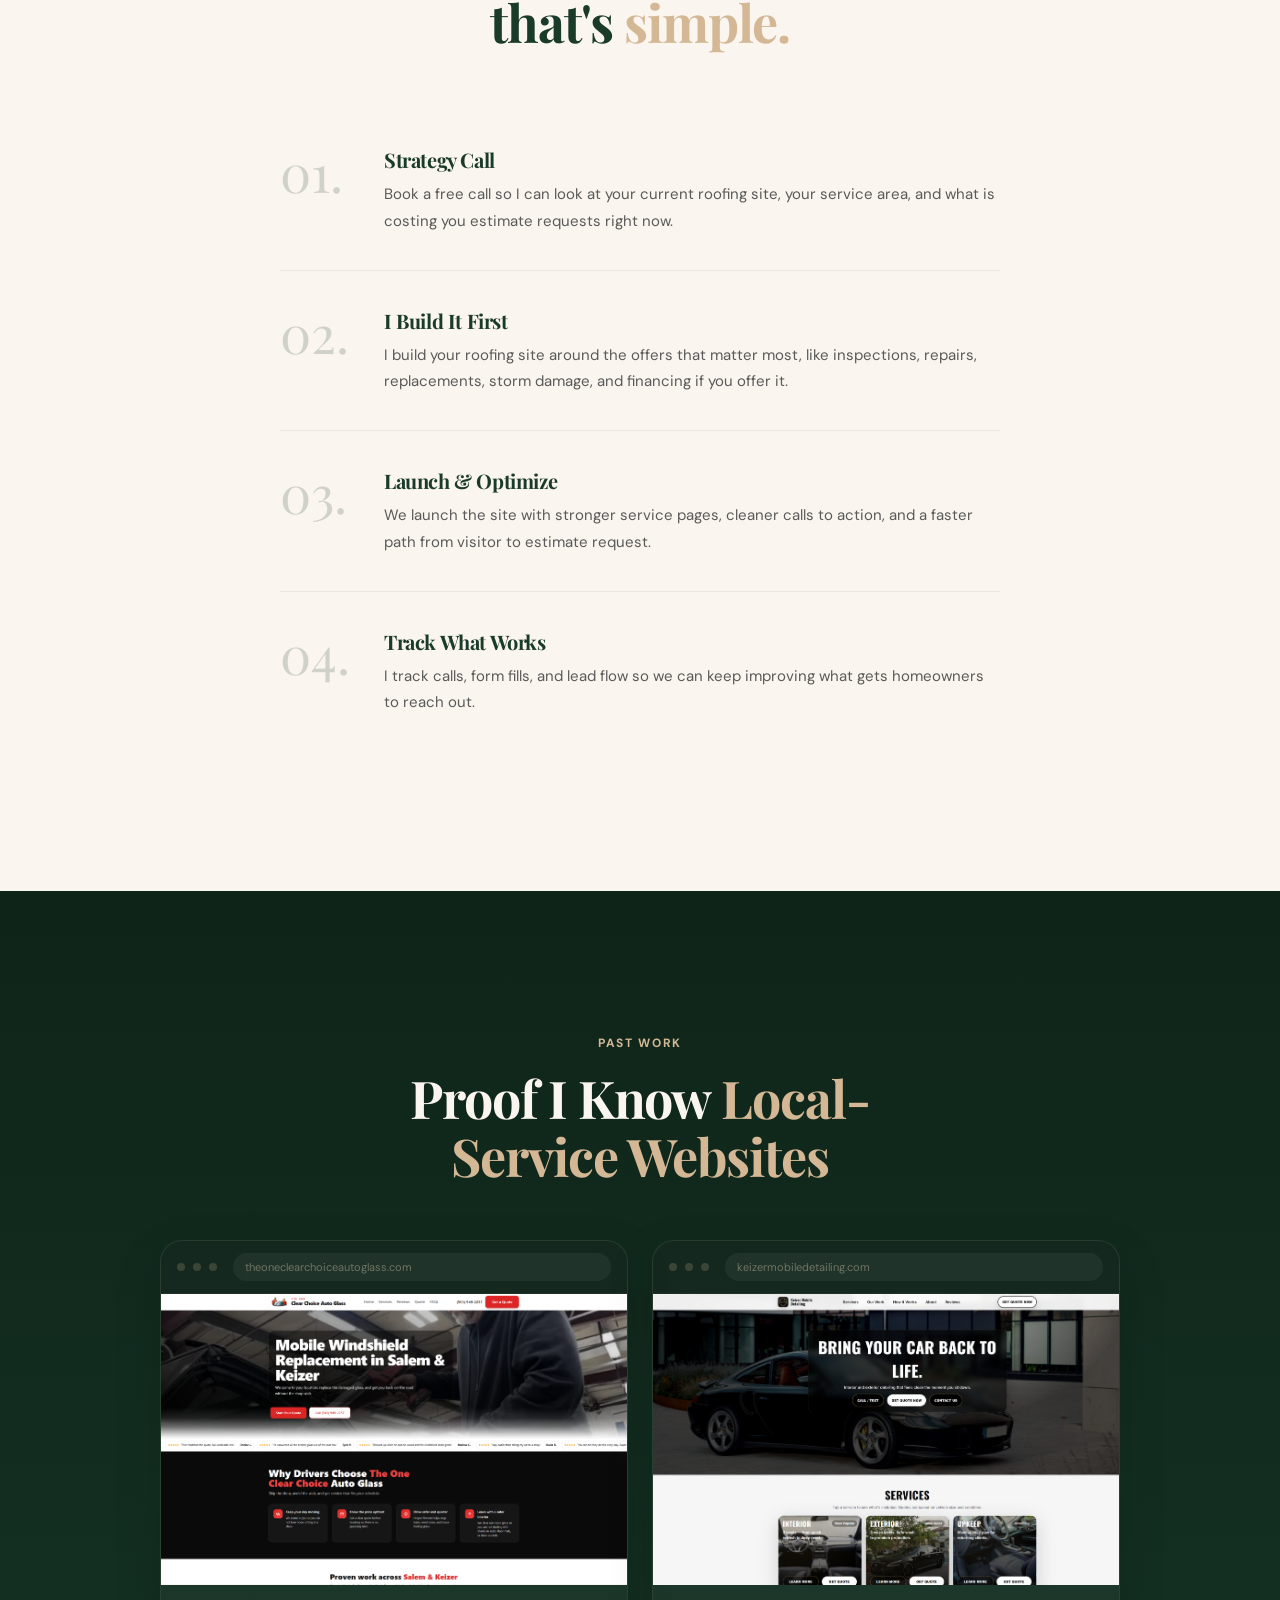
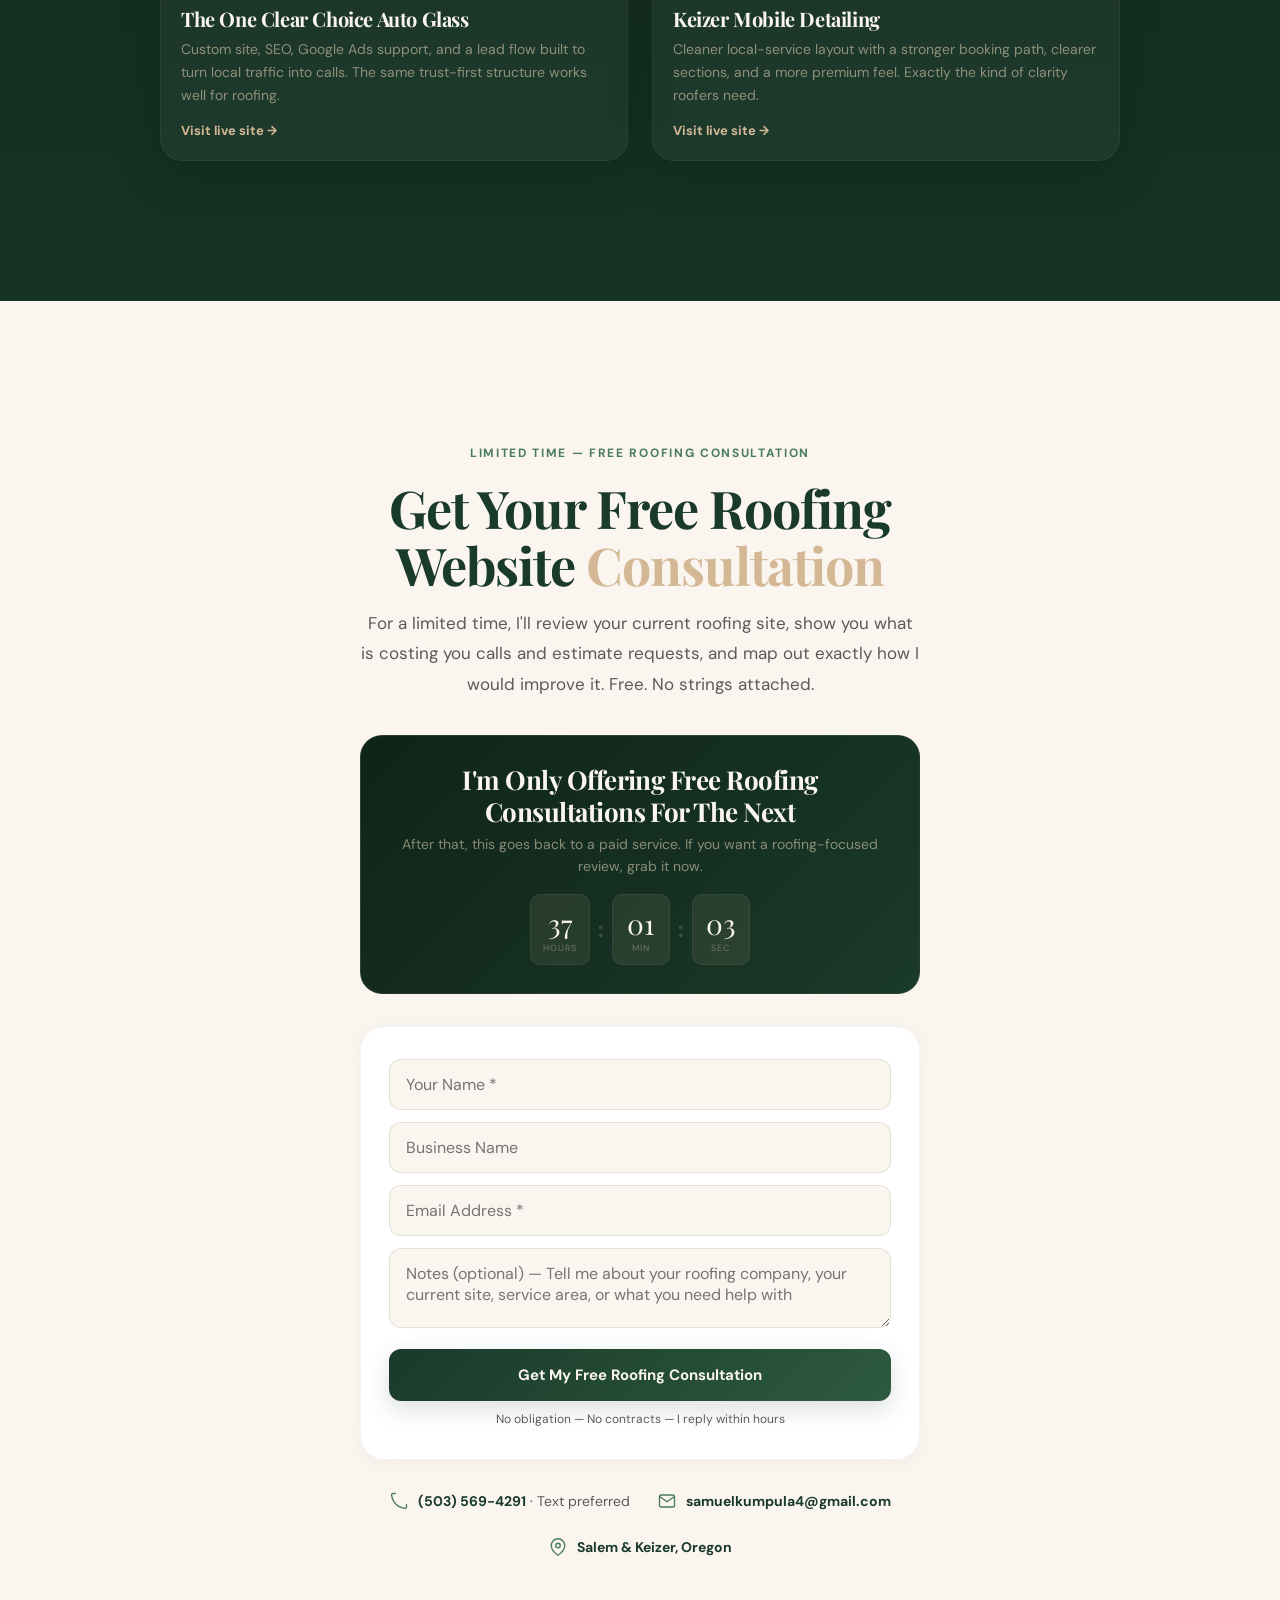
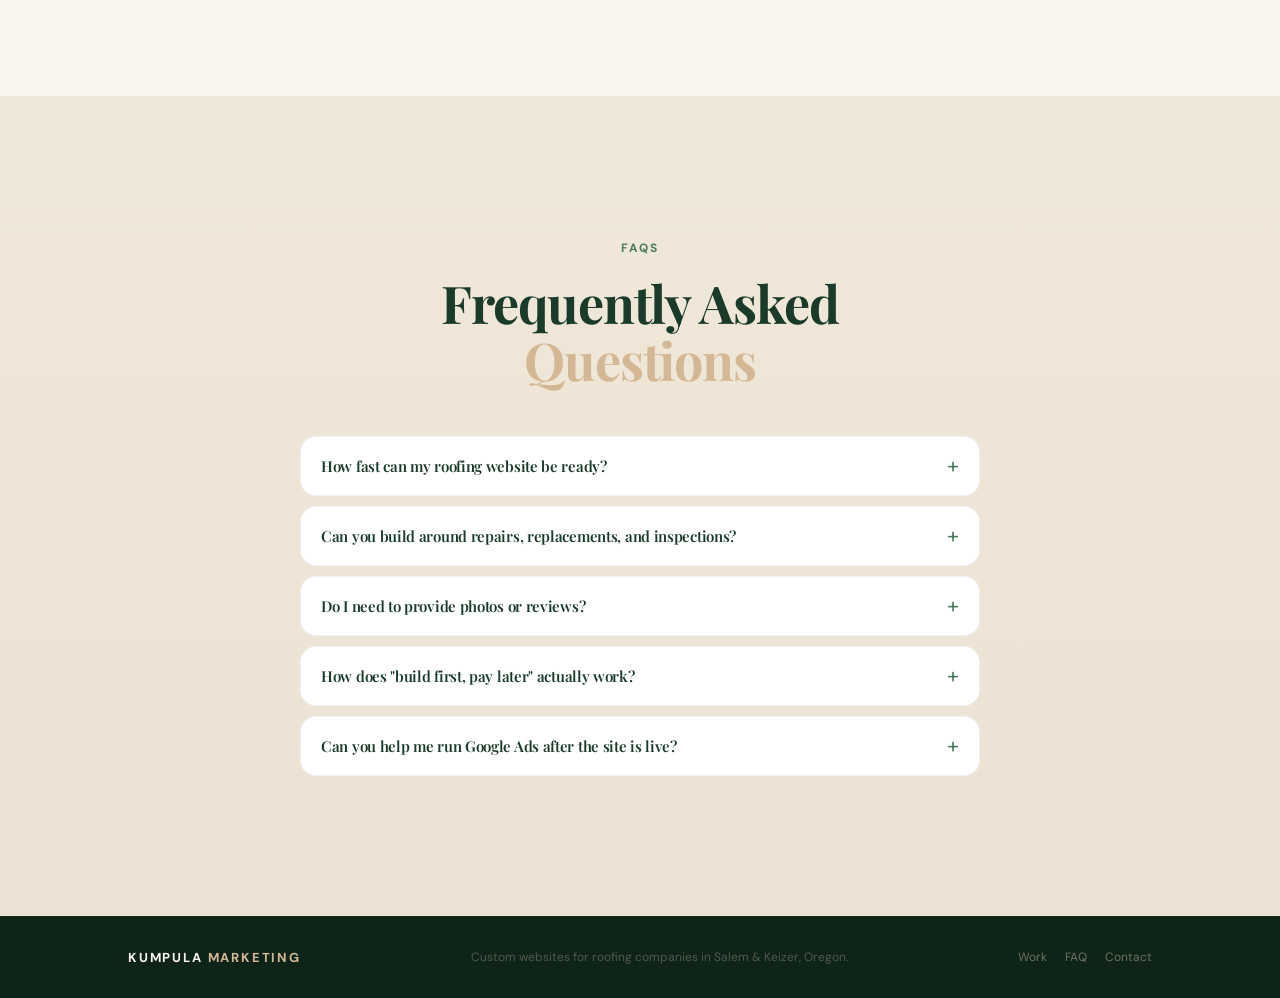
==== commit ed67d2d7: "Update roofing.html" ====
--- a/roofing.html
+++ b/roofing.html
@@ -73,7 +73,8 @@
 .nav-logo{color:var(--cream);font-size:15px;font-weight:700;letter-spacing:.14em;text-transform:uppercase}
 .nav-logo span{color:var(--tan)}
 .nav-links{display:flex;align-items:center;gap:14px}
-.nav-timer-wrap{display:flex;align-items:center;gap:10px}
+.nav-timer-wrap{display:flex;align-items:center;gap:10px;opacity:0;visibility:hidden;transform:translateY(-6px);pointer-events:none;transition:opacity .28s ease, transform .28s ease, visibility .28s ease}
+.navbar.show-timer .nav-timer-wrap{opacity:1;visibility:visible;transform:none;pointer-events:auto}
 .nav-timer-label{color:rgba(232,213,184,.6);font-size:11px;font-weight:700;letter-spacing:.06em;text-transform:uppercase}
 .nav-timer{display:inline-flex;align-items:center;gap:3px}
 .nav-timer .nt-b{background:rgba(212,184,150,.12);color:var(--tan);padding:2px 6px;border-radius:4px;font-size:13px;font-weight:700;font-variant-numeric:tabular-nums}
@@ -107,7 +108,7 @@
 /* ── ABOUT ── */
 .about{padding:80px 0 40px}
 .about-wrap{max-width:640px;margin:0 auto;display:flex;flex-direction:column;align-items:center;gap:20px;text-align:center}
-.about-photo{width:220px;height:280px;border-radius:22px;object-fit:cover;object-position:center top;border:1px solid rgba(26,58,42,.08);box-shadow:0 12px 32px rgba(10,20,14,.08)}
+.about-photo{width:240px;height:300px;border-radius:22px;object-fit:cover;object-position:center top;border:1px solid rgba(26,58,42,.08);box-shadow:0 12px 32px rgba(10,20,14,.08)}
 .about-text h2{font-size:clamp(24px,3vw,36px);color:var(--forest);margin-bottom:10px}
 .about-text p{font-size:16px;line-height:1.8;color:var(--text-muted);max-width:520px;margin:0 auto}
 
@@ -287,7 +288,7 @@
   .hero-rotate{min-width:10ch}
   .hero-btns{flex-direction:column;align-items:center}
   .btn{width:100%;max-width:320px}
-  .about-photo{width:190px;height:240px}
+  .about-photo{width:200px;height:250px}
 }
 
 @keyframes fadeSlide{0%{opacity:0;transform:translateY(12px)}100%{opacity:1;transform:translateY(0)}}
@@ -585,8 +586,21 @@
   var observer=new IntersectionObserver(function(entries){entries.forEach(function(entry){if(entry.isIntersecting){entry.target.classList.add('visible');observer.unobserve(entry.target)}})},{threshold:.12});
   document.querySelectorAll('.fade-up').forEach(function(el){observer.observe(el)});
   var nav=document.getElementById('navbar'),banner=document.getElementById('saleBanner');
-  function updateNav(){var scrolled=window.scrollY>40;nav.classList.toggle('scrolled',scrolled);nav.style.top=scrolled?'0':banner.offsetHeight+'px'}
-  updateNav();window.addEventListener('scroll',updateNav);
+  function updateNav(){
+    var scrolled=window.scrollY>40;
+    var bannerHeight=banner?banner.offsetHeight:0;
+    var desktop=window.innerWidth>768;
+    var progress=bannerHeight?Math.min(1,Math.max(0,window.scrollY/bannerHeight)):1;
+    nav.classList.toggle('scrolled',scrolled);
+    nav.classList.toggle('show-timer',desktop&&progress>.72);
+    nav.style.top=scrolled?'0':bannerHeight+'px';
+    if(banner&&desktop){
+      banner.style.opacity=String(1-progress);
+    }else if(banner){
+      banner.style.opacity='1';
+    }
+  }
+  updateNav();window.addEventListener('scroll',updateNav);window.addEventListener('resize',updateNav);
   var ham=document.querySelector('.hamburger'),mob=document.querySelector('.mobile-menu');
   ham.addEventListener('click',function(){ham.classList.toggle('active');mob.classList.toggle('open')});
   mob.querySelectorAll('a').forEach(function(l){l.addEventListener('click',function(){ham.classList.remove('active');mob.classList.remove('open')})});
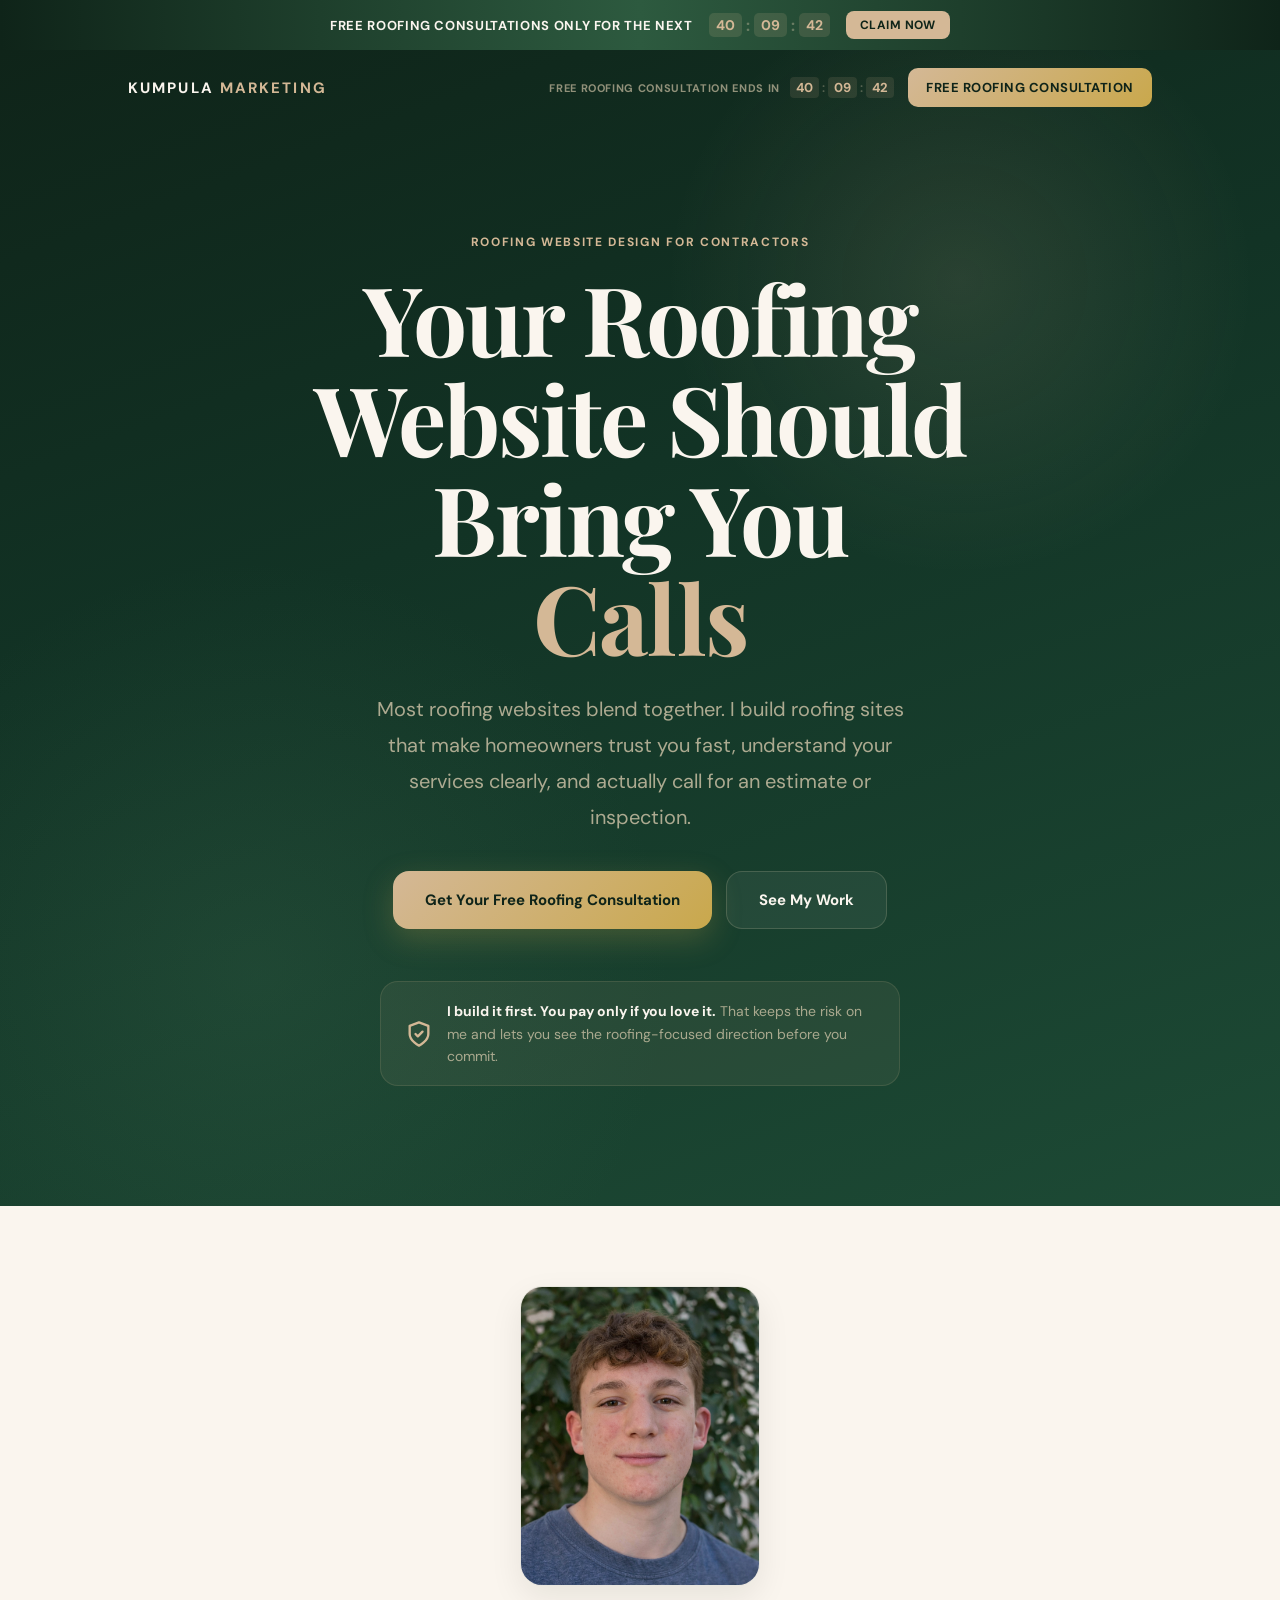
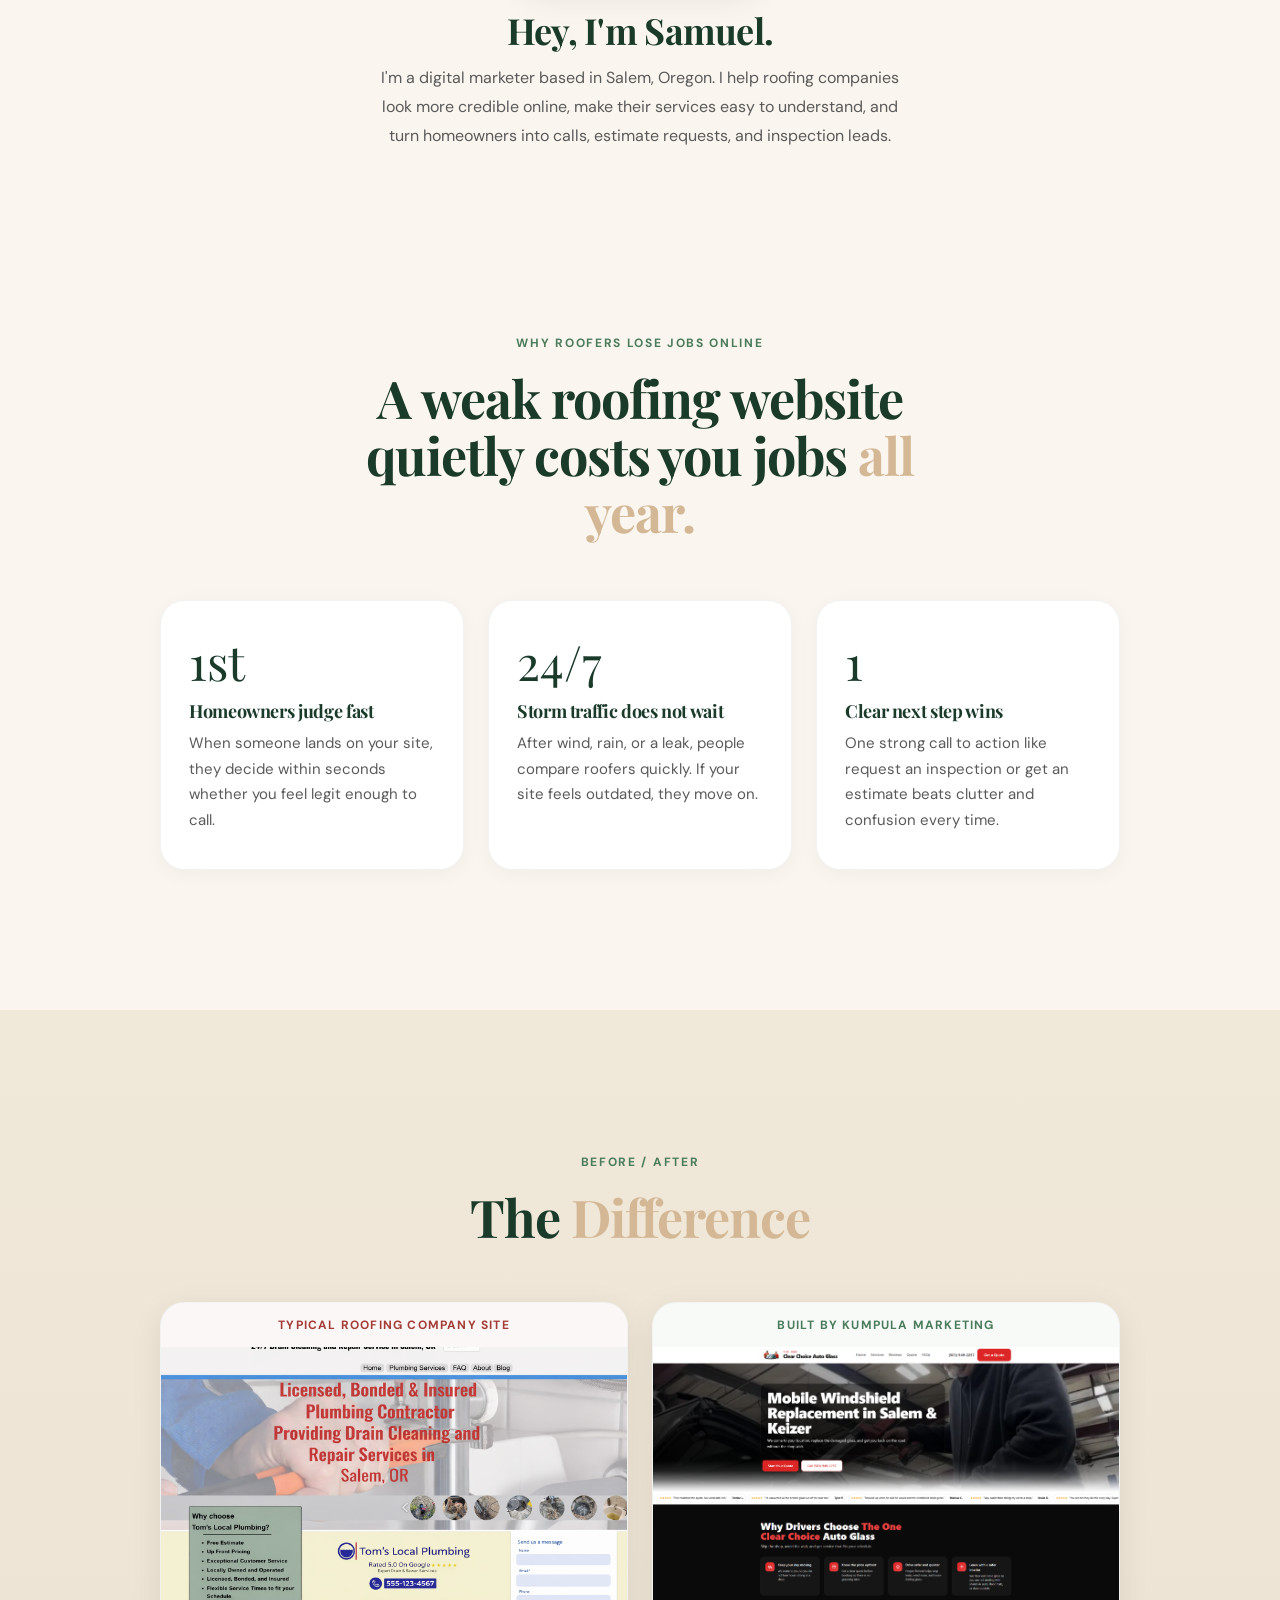
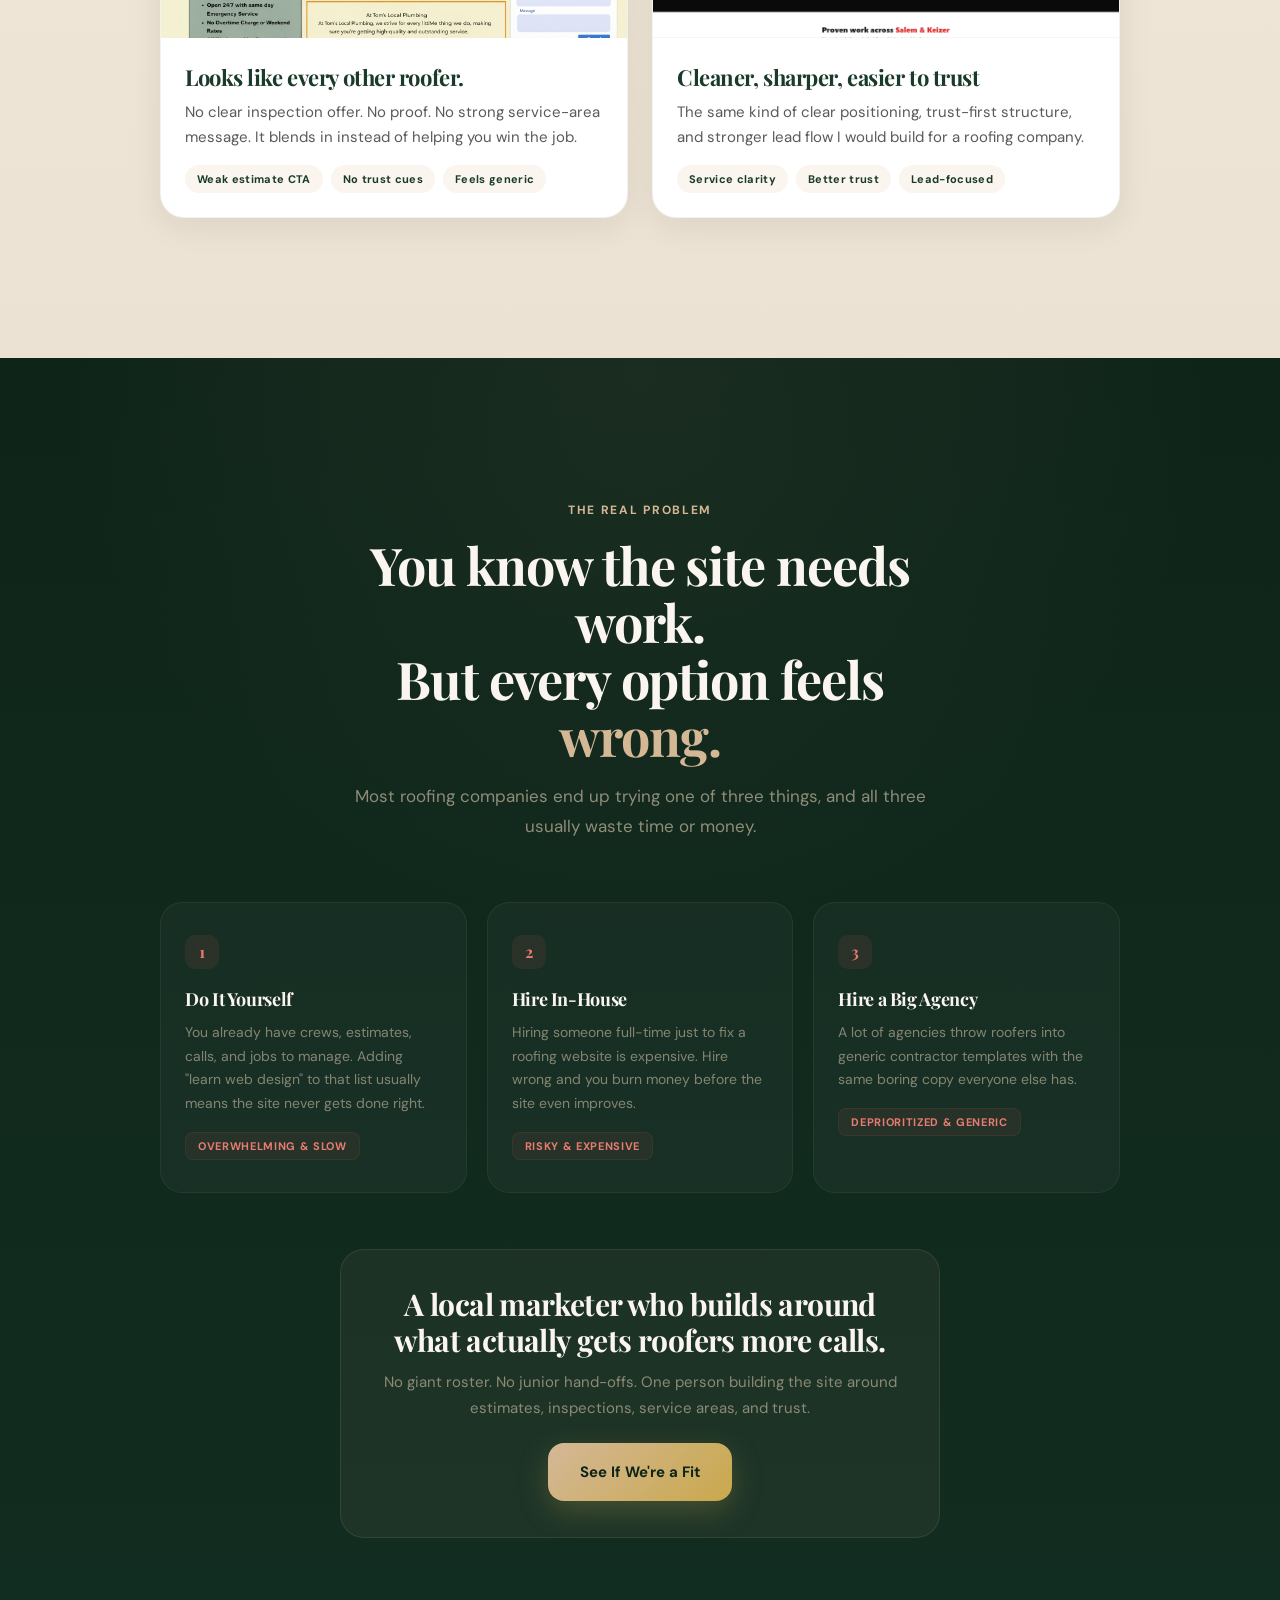
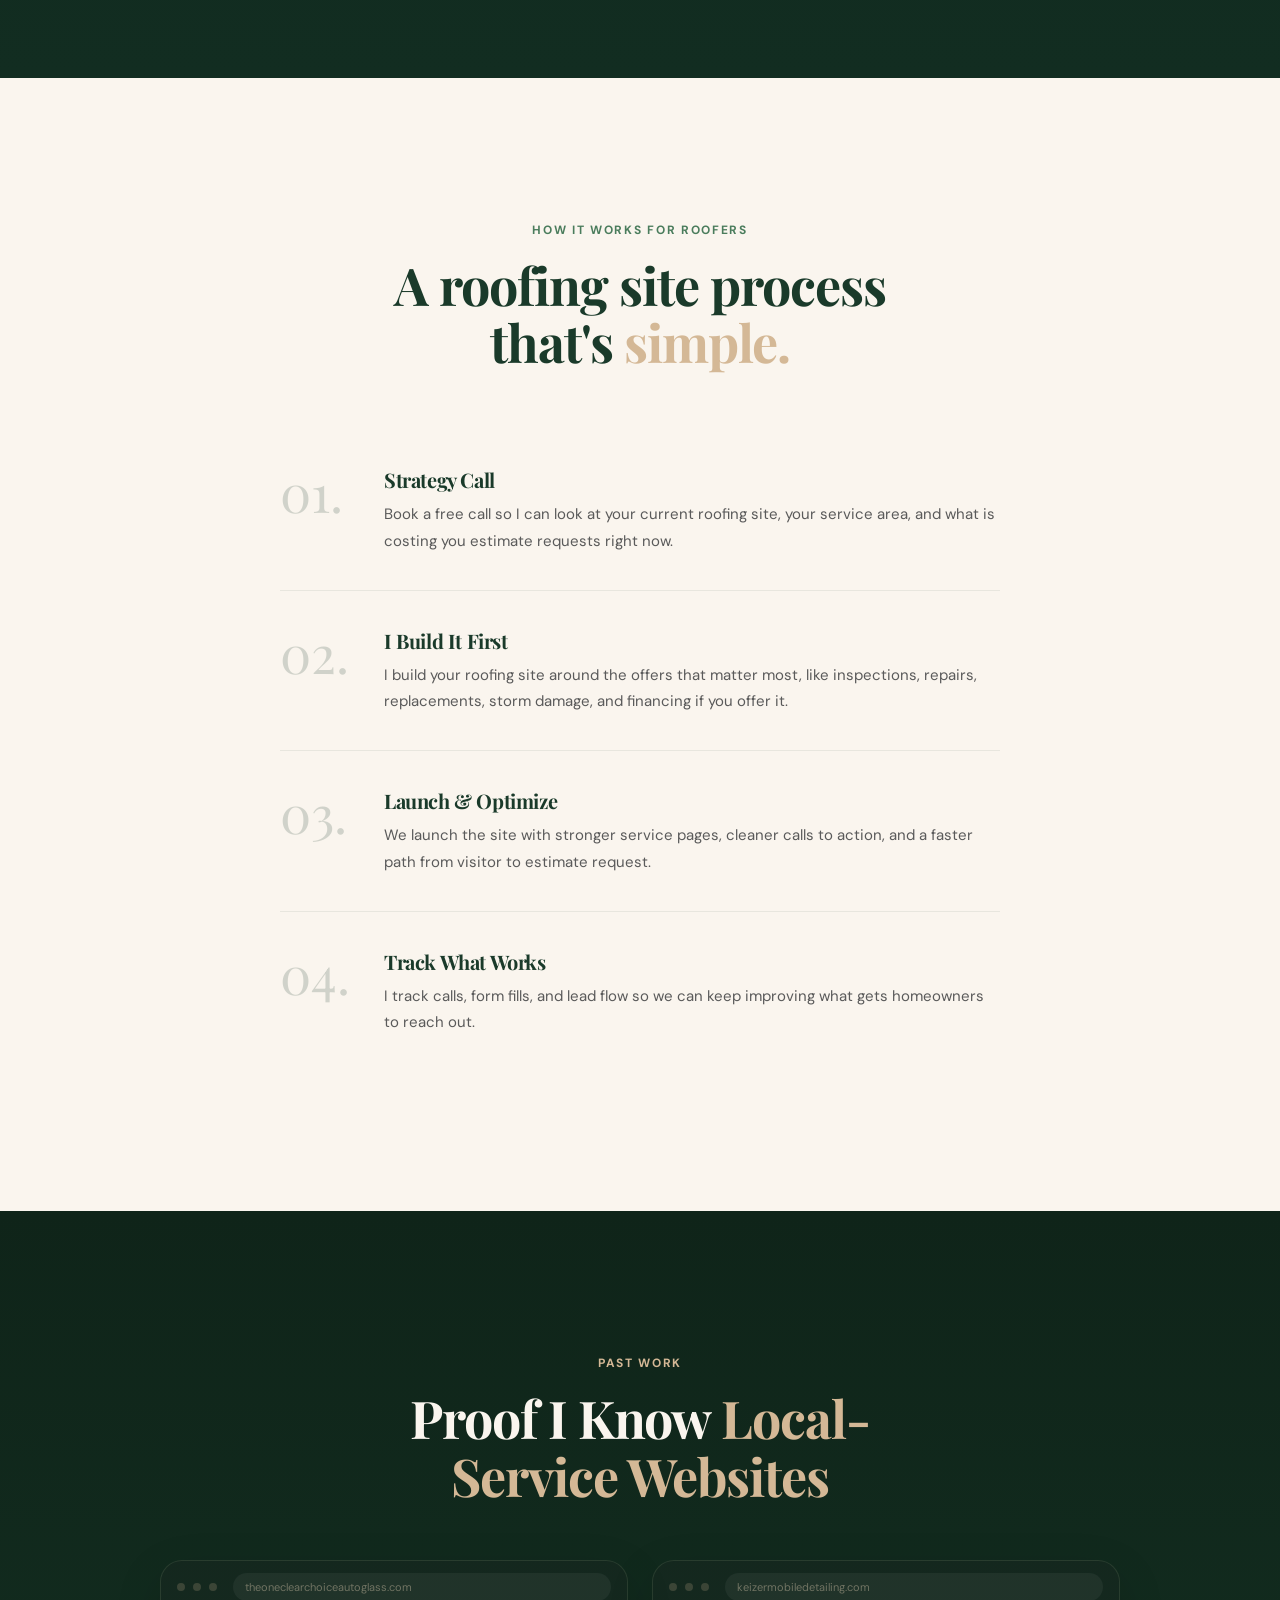
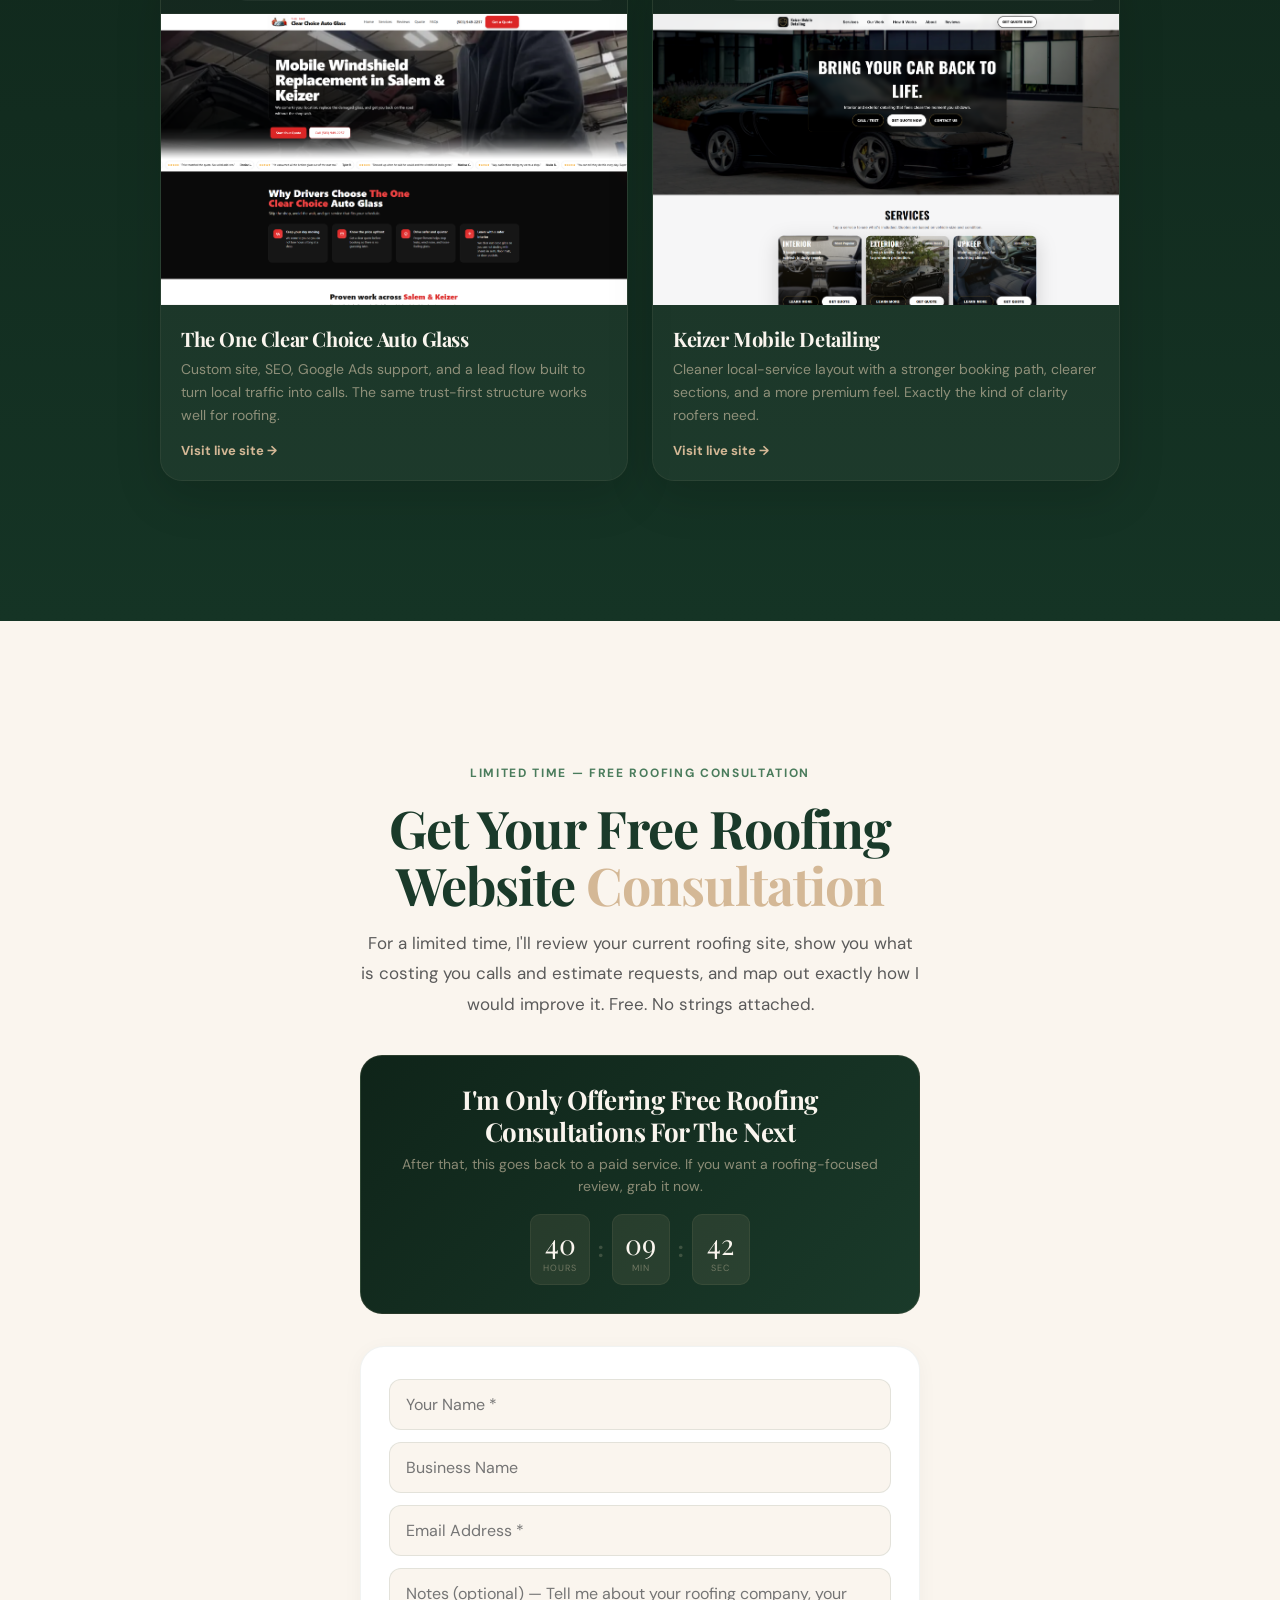
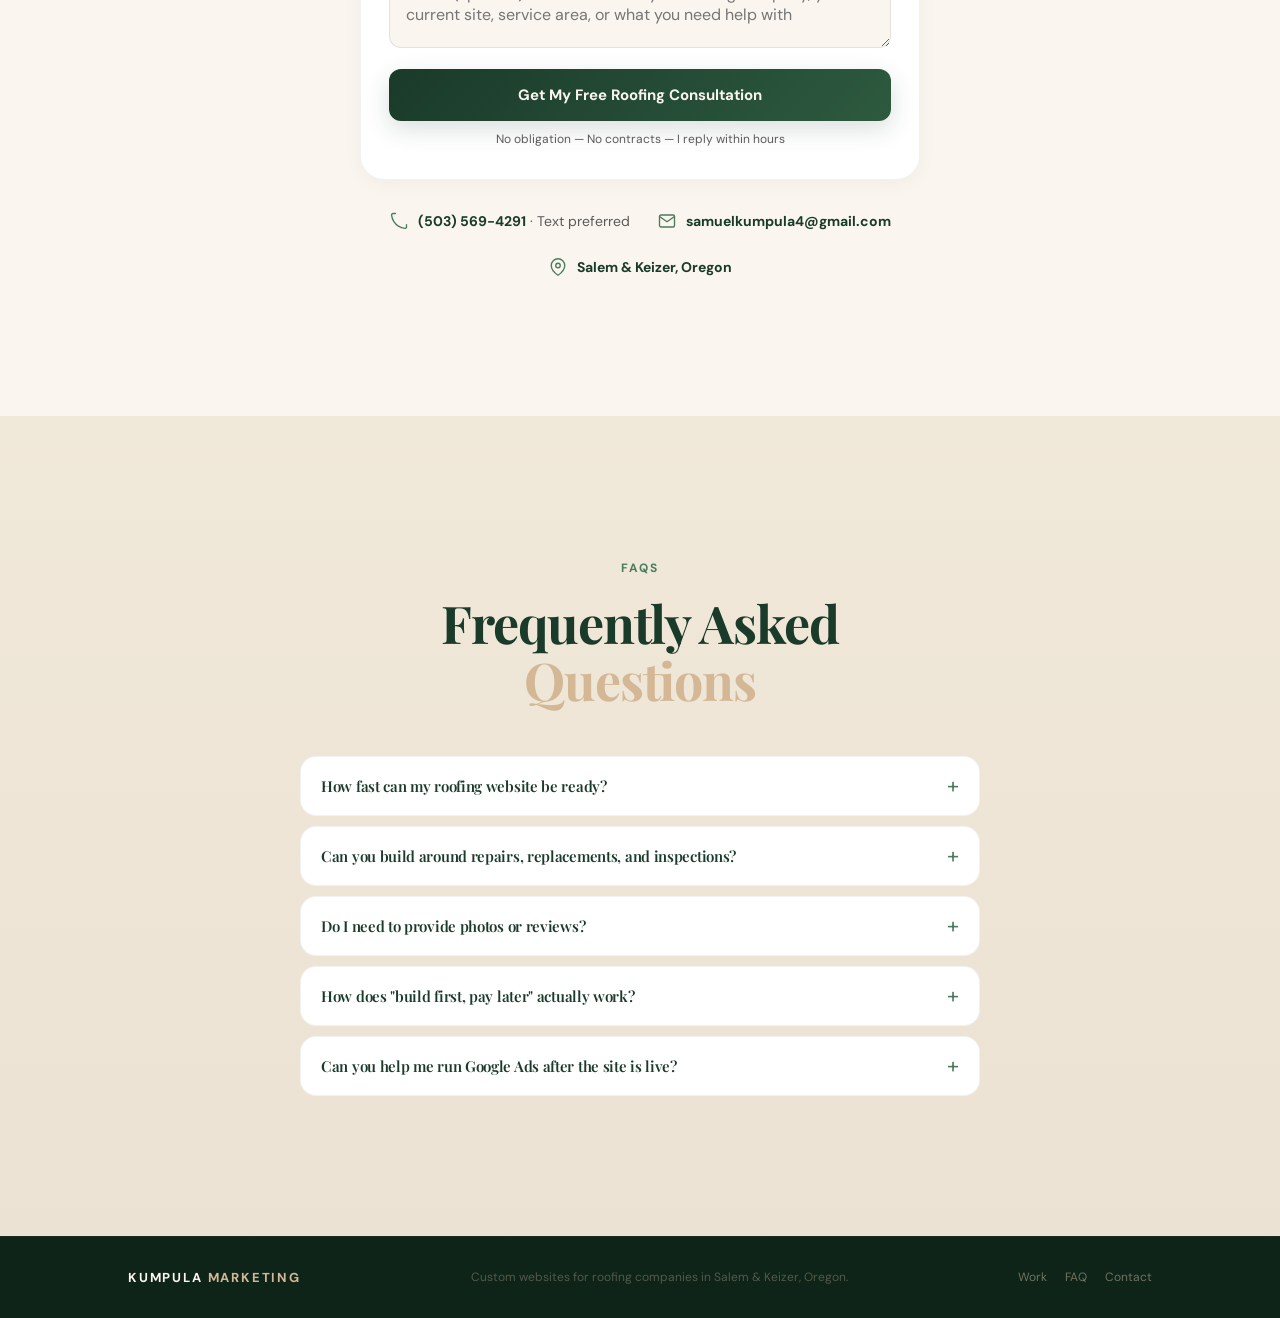
==== commit 50ec2d64: "Update roofing.html" ====
--- a/roofing.html
+++ b/roofing.html
@@ -352,7 +352,7 @@
 <section class="about">
   <div class="container">
     <div class="about-wrap fade-up">
-      <img src="667700367_122171608172741182_4497036239769471481_n.jpg" alt="Samuel Kumpula" class="about-photo" onerror="this.style.display='none'">
+      <img src="667700367_122171608172741182_4497036239769471481_n (2).jpg" alt="Samuel Kumpula" class="about-photo" onerror="this.style.display='none'">
       <div class="about-text">
         <h2>Hey, I'm Samuel.</h2>
         <p>I'm a digital marketer based in Salem, Oregon. I help roofing companies look more credible online, make their services easy to understand, and turn homeowners into calls, estimate requests, and inspection leads.</p>
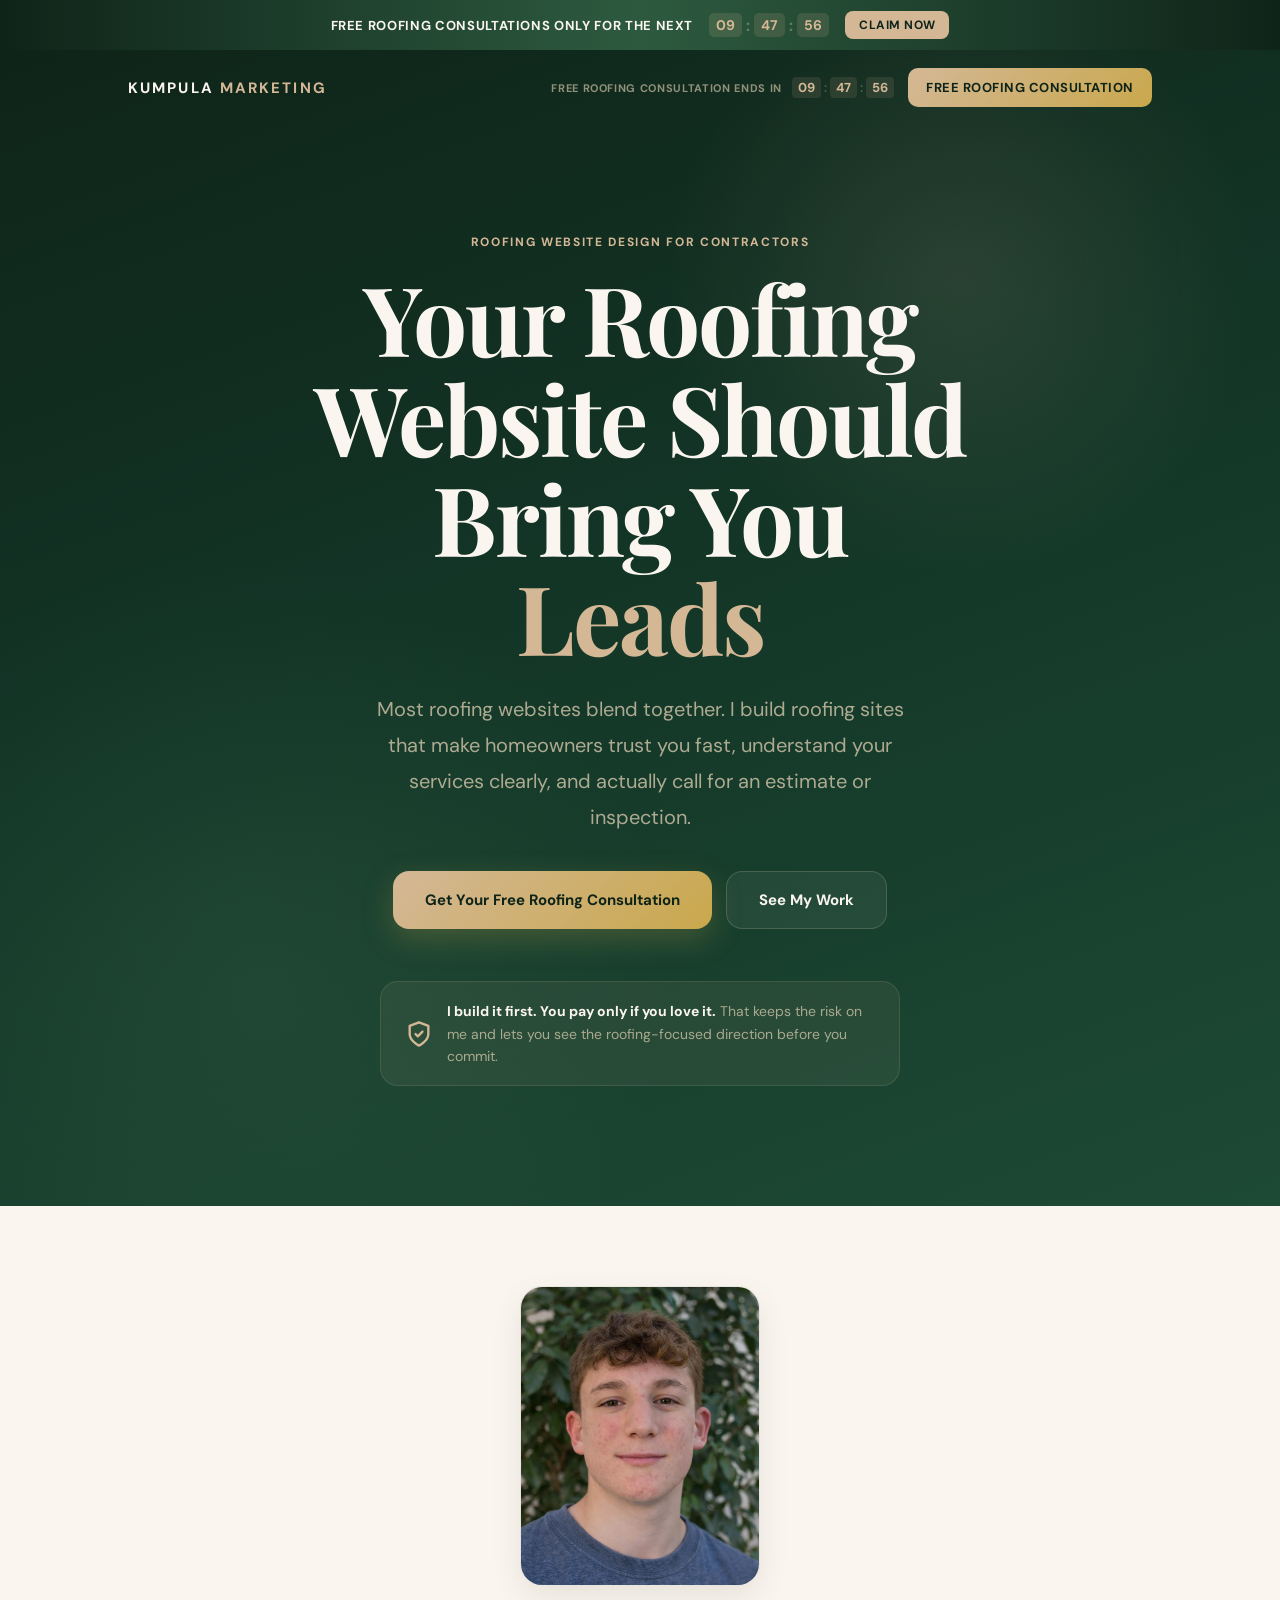
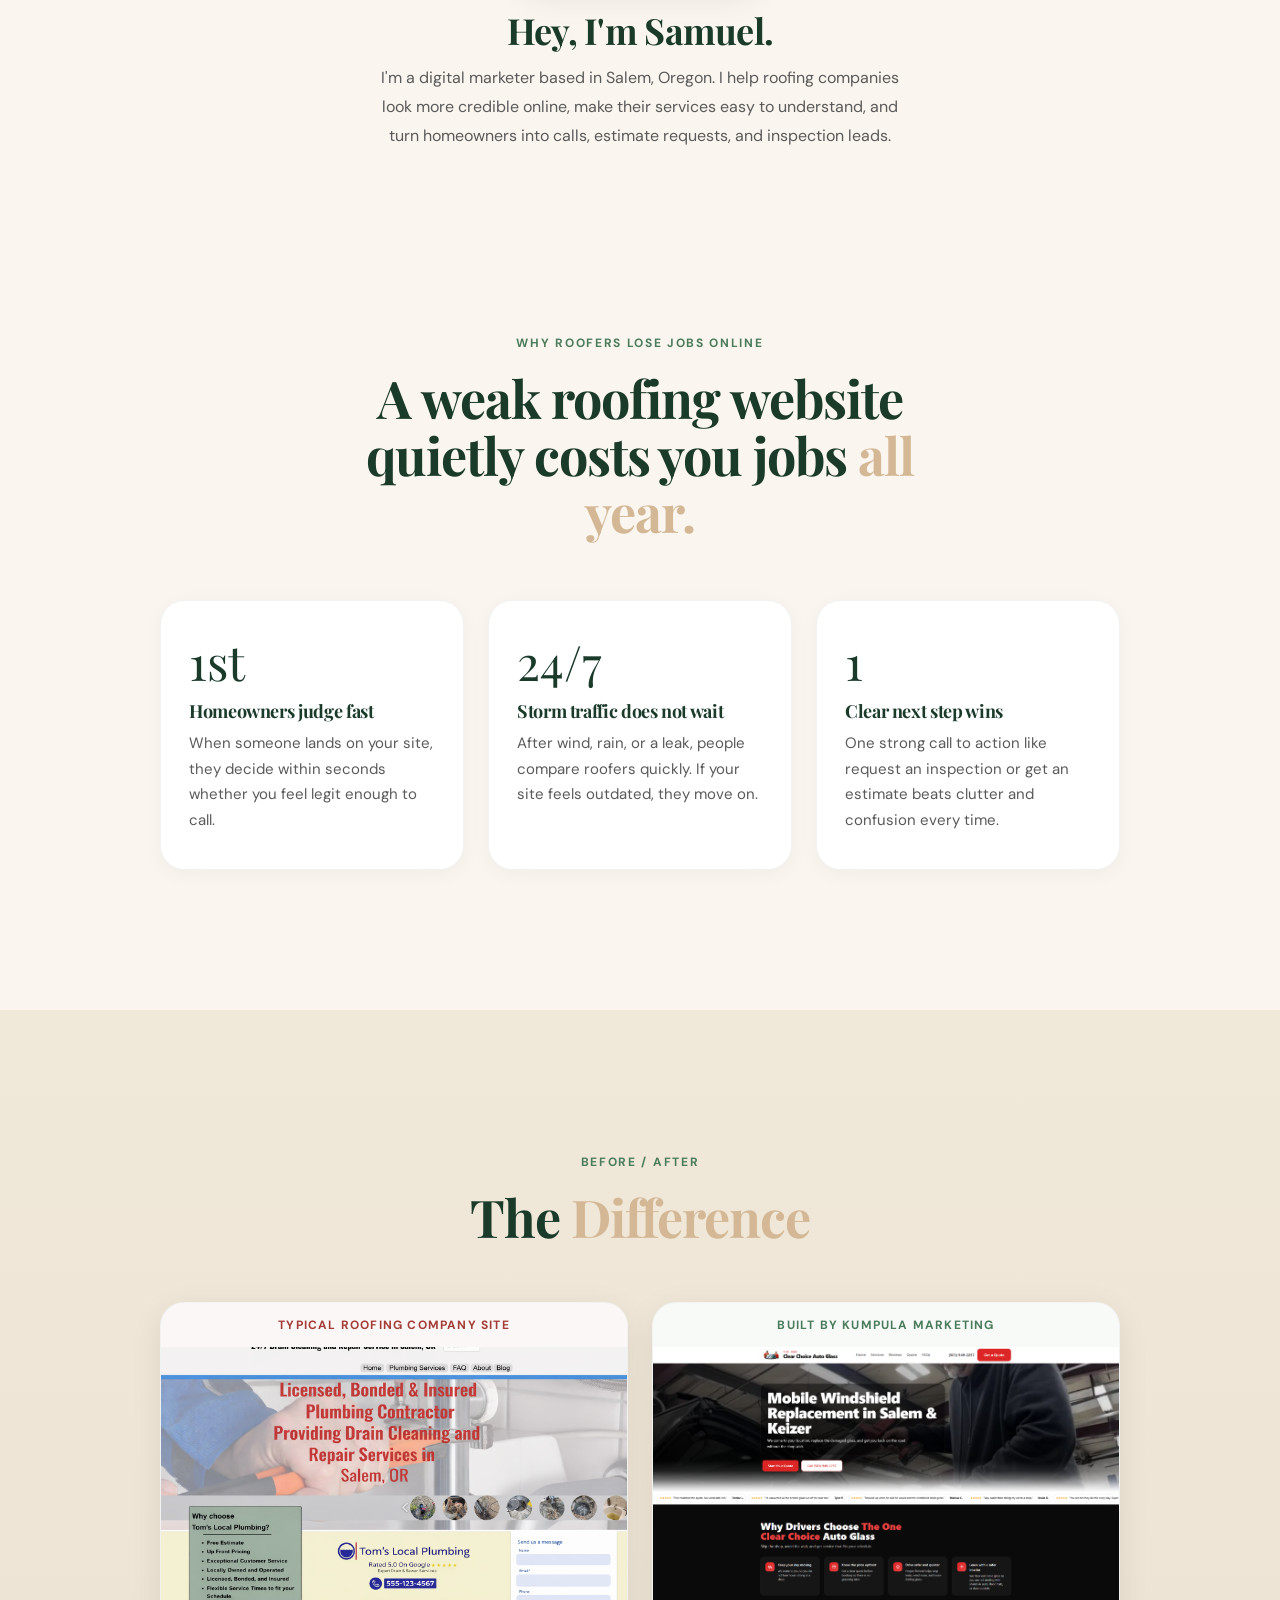
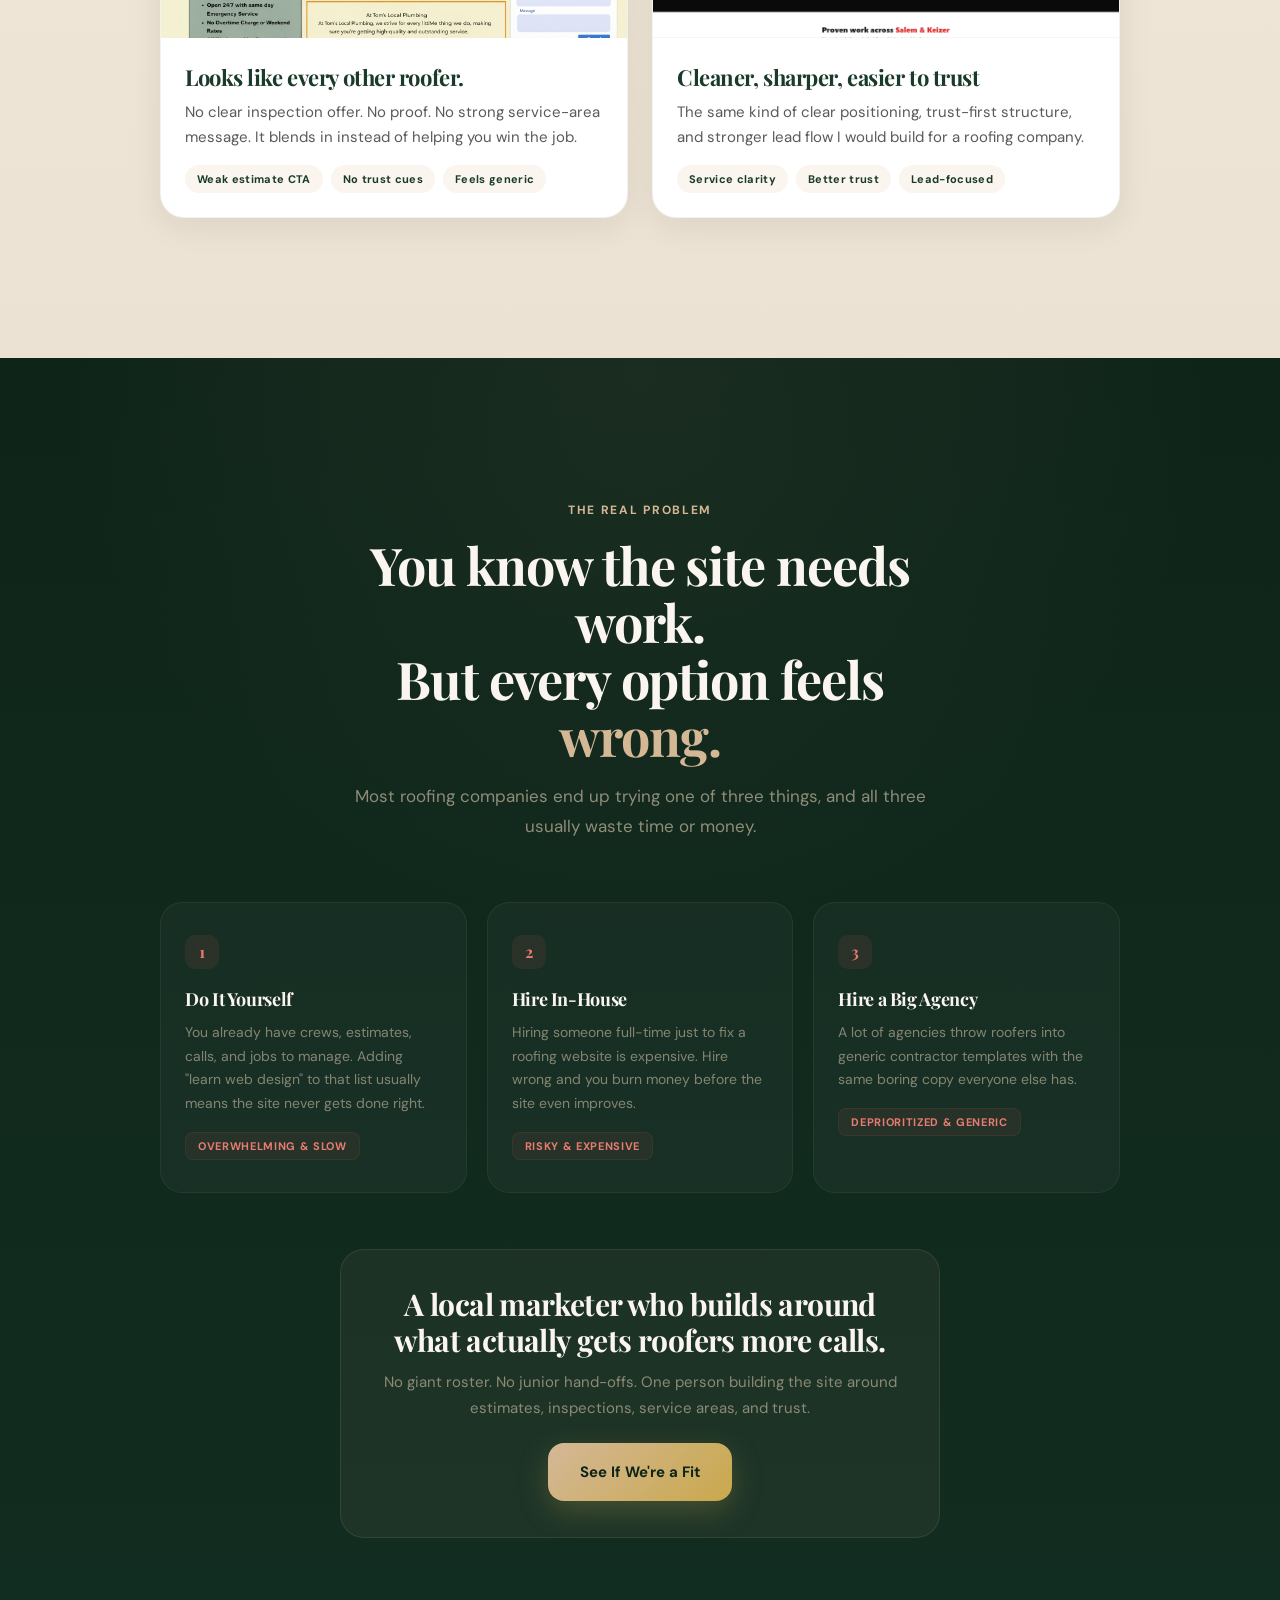
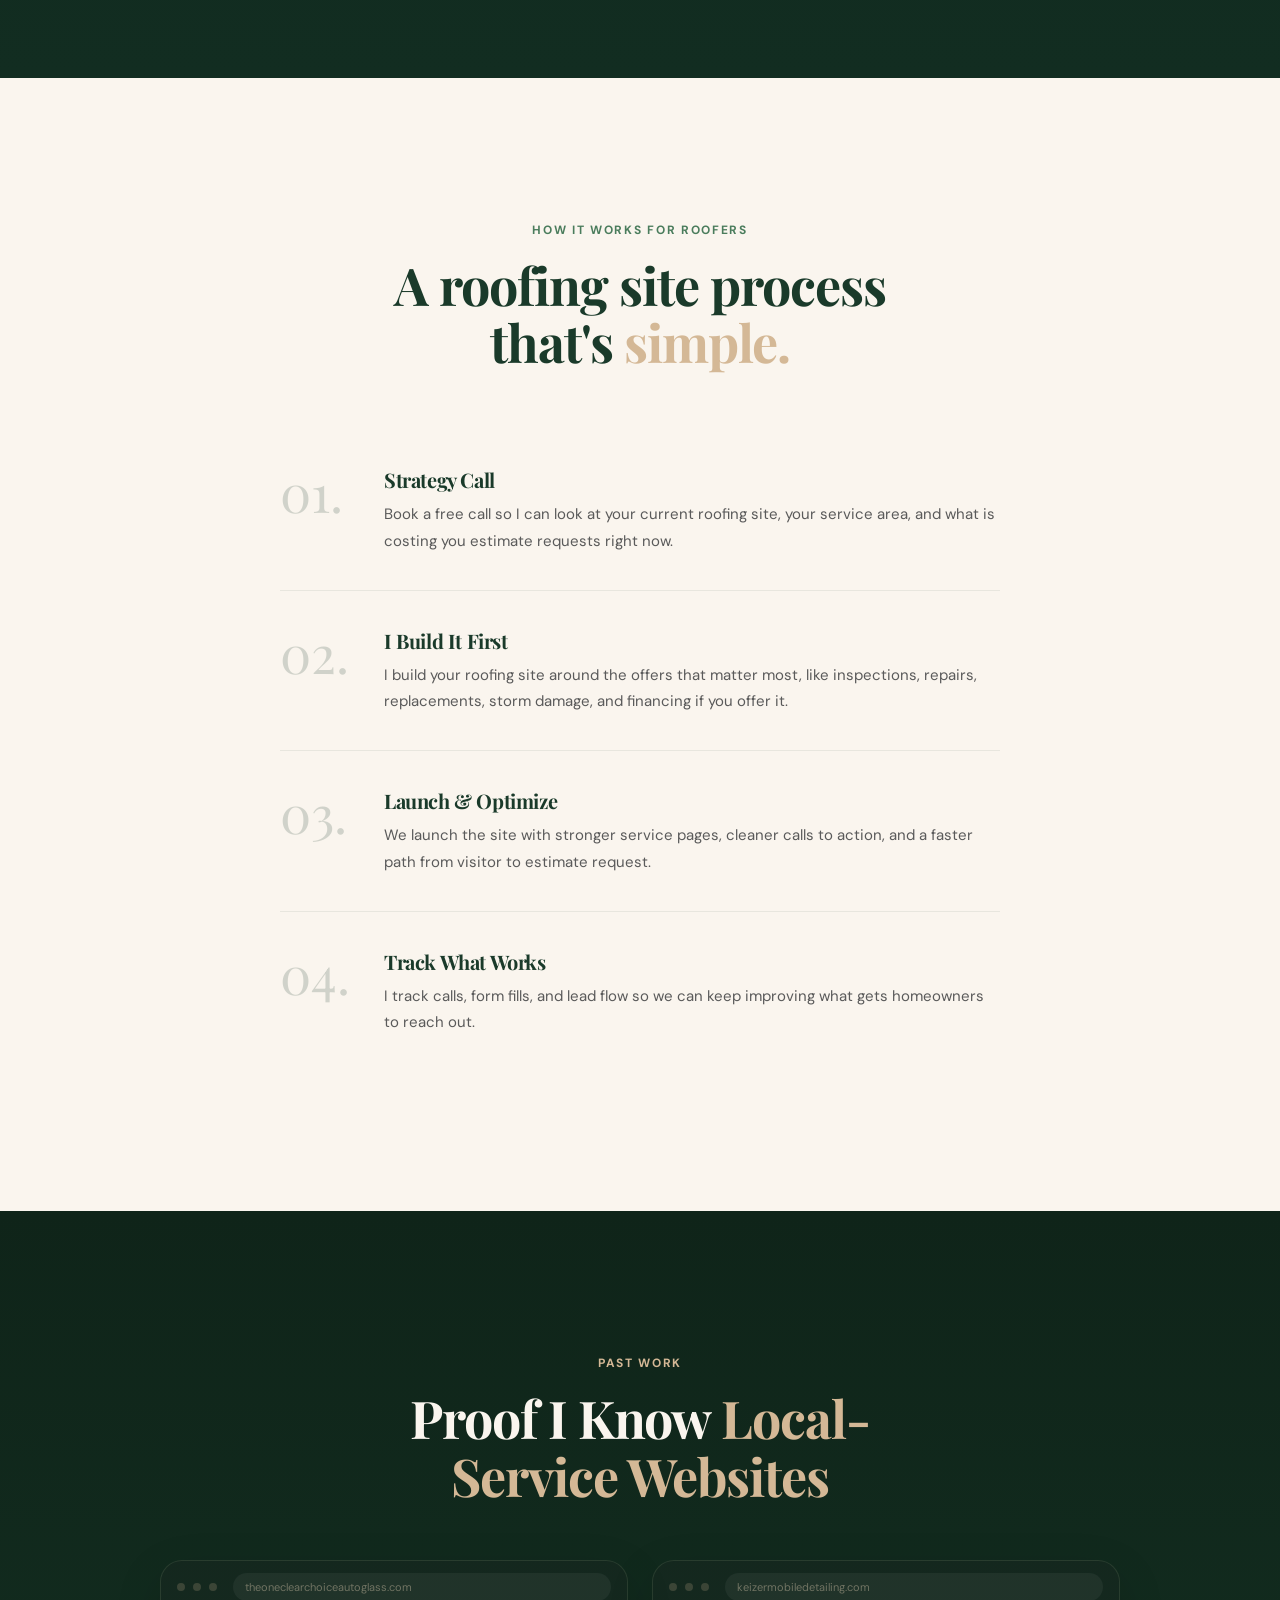
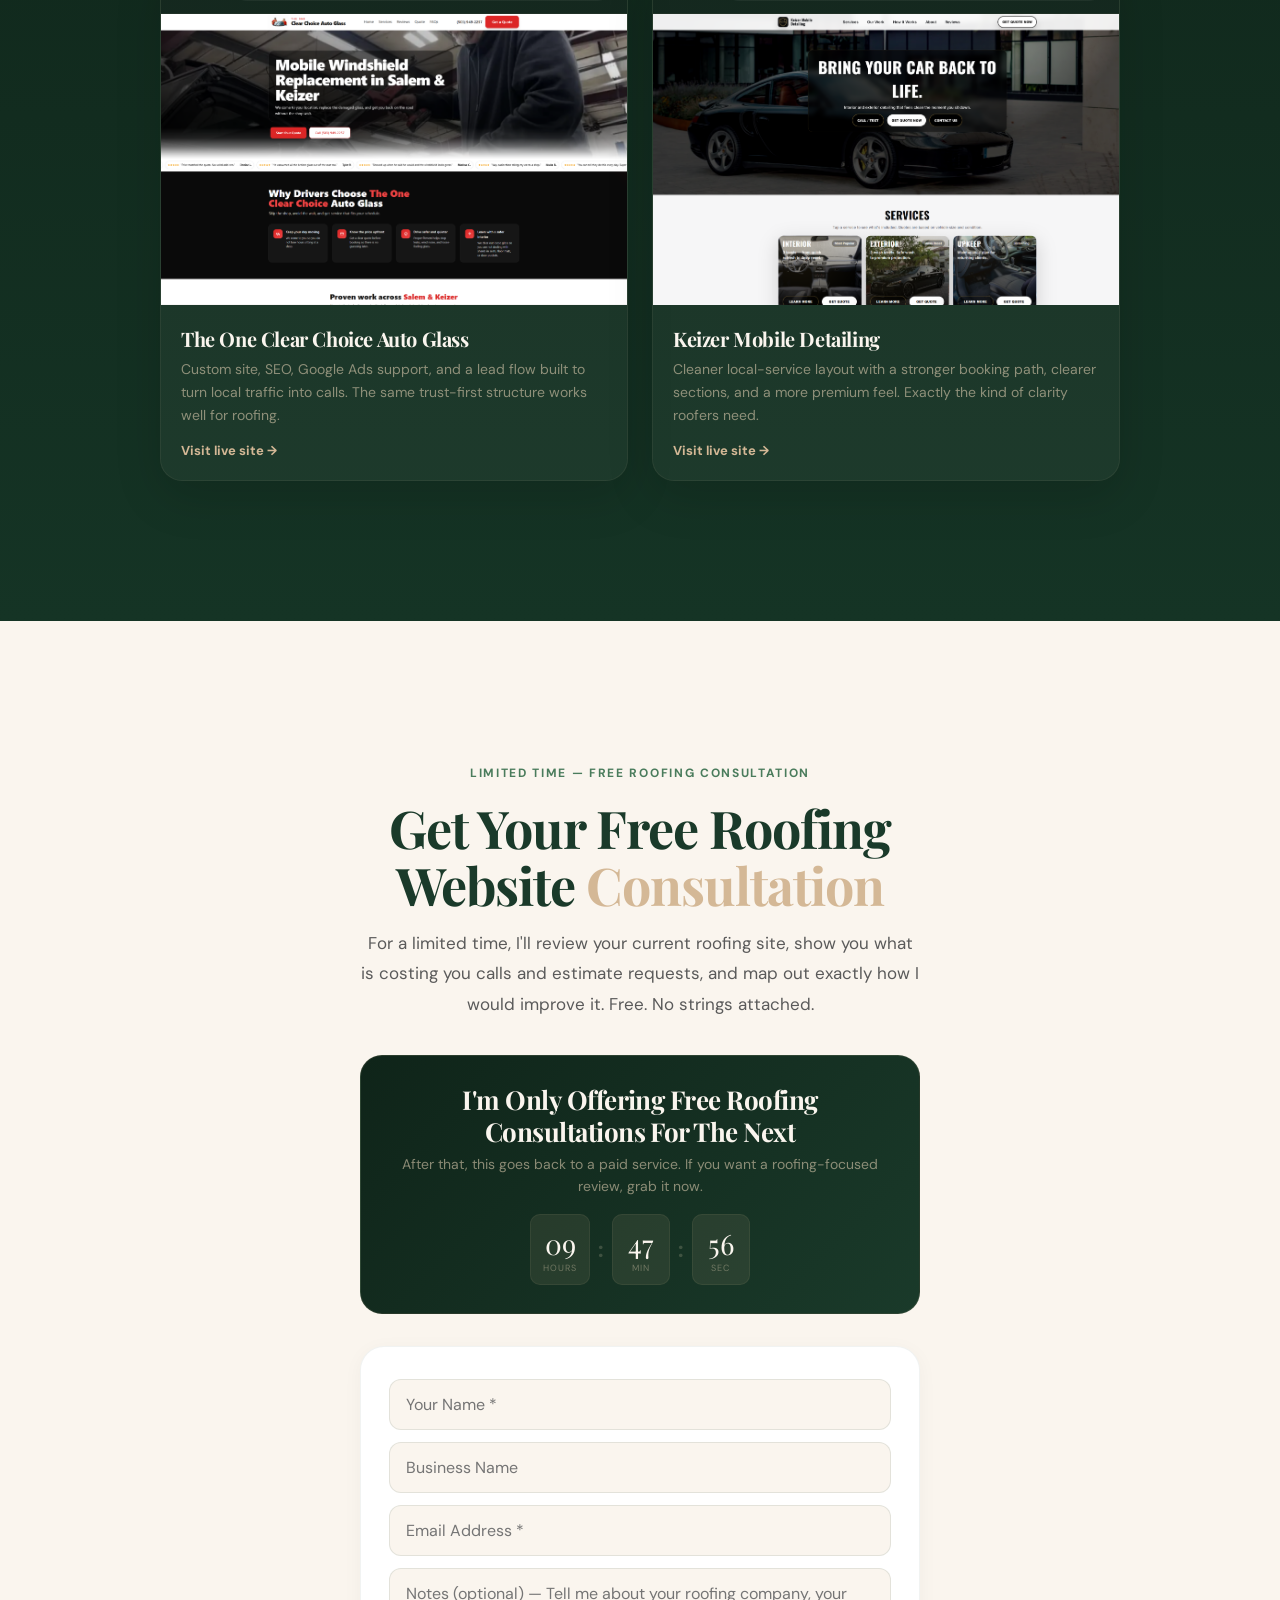
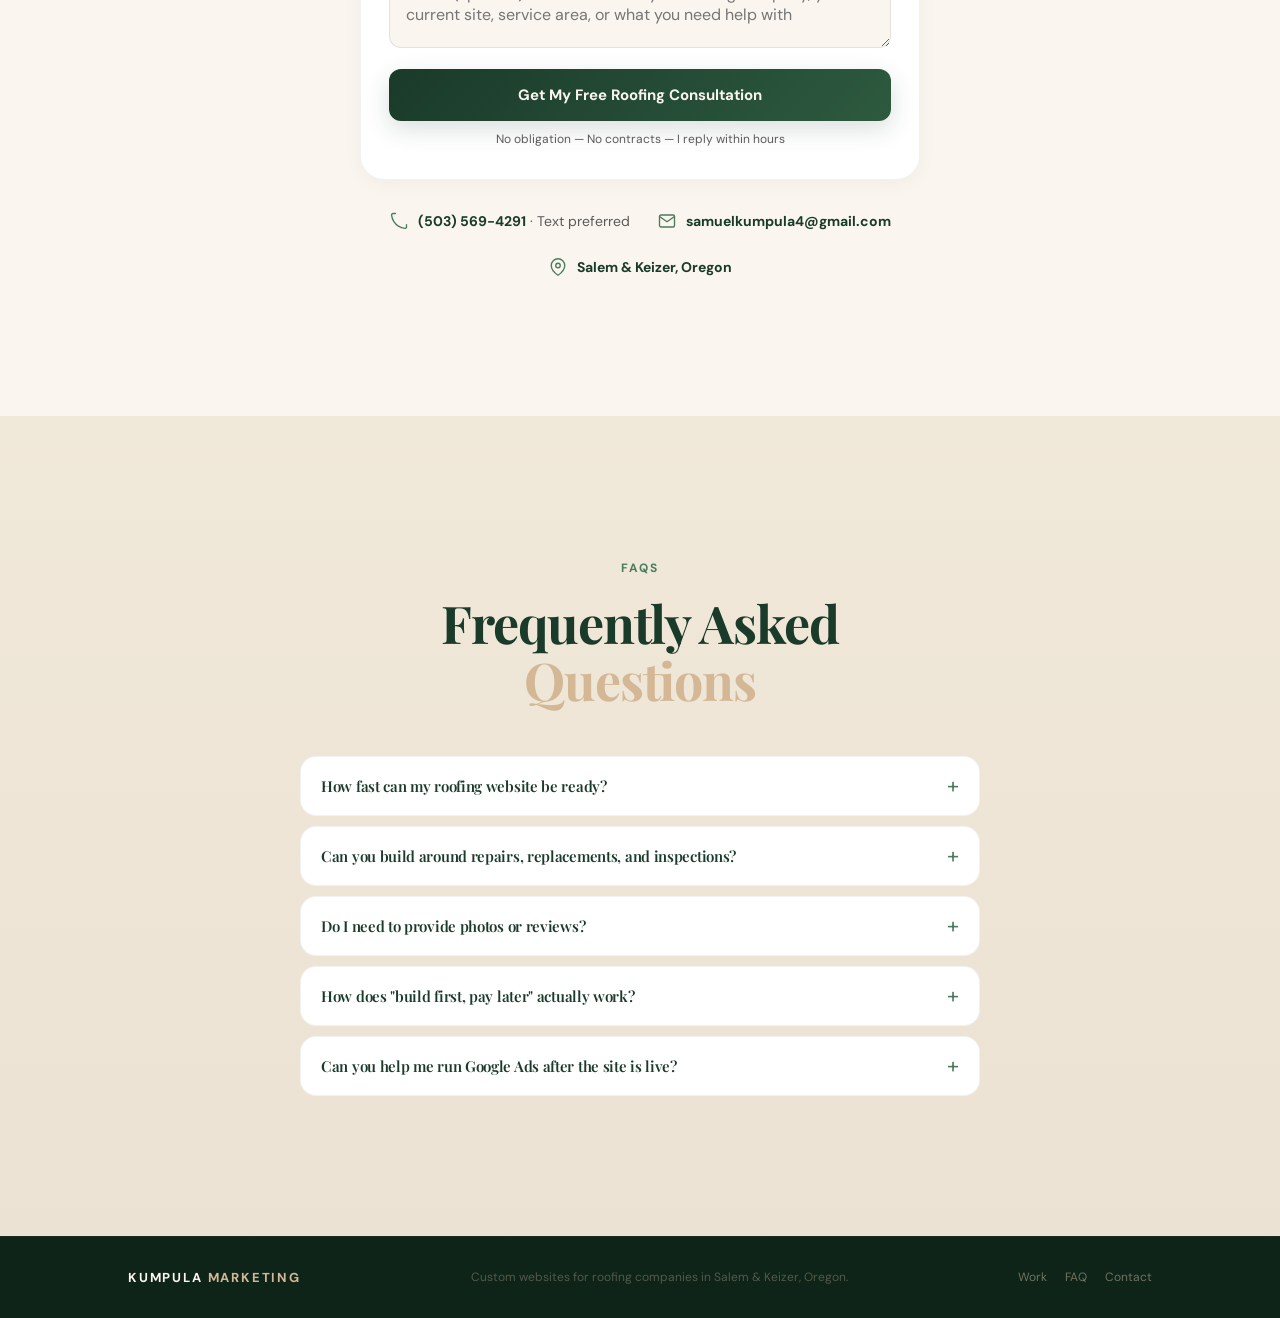
==== commit 4eb3813a: "Install and Configure Vercel Web Analytics Implemented Vercel Web Analytics for the Kumpula Marketin" ====
--- a/roofing.html
+++ b/roofing.html
@@ -6,6 +6,10 @@
 <title>Kumpula Marketing — Roofing Websites That Bring You More Calls | Salem &amp; Keizer, OR</title>
 <meta name="description" content="Custom websites for roofing companies in Salem &amp; Keizer, Oregon. I build it first — you only pay if you love it.">
 <link rel="icon" href="data:image/svg+xml,<svg xmlns='http://www.w3.org/2000/svg' viewBox='0 0 100 100'><text y='.9em' font-size='90'>🌿</text></svg>">
+<script>
+  window.va = window.va || function () { (window.vaq = window.vaq || []).push(arguments); };
+</script>
+<script defer src="/_vercel/insights/script.js"></script>
 <style>
 @import url('https://fonts.googleapis.com/css2?family=Playfair+Display:wght@400;600;700;800&family=DM+Sans:ital,wght@0,400;0,500;0,600;0,700;1,400&display=swap');
 
